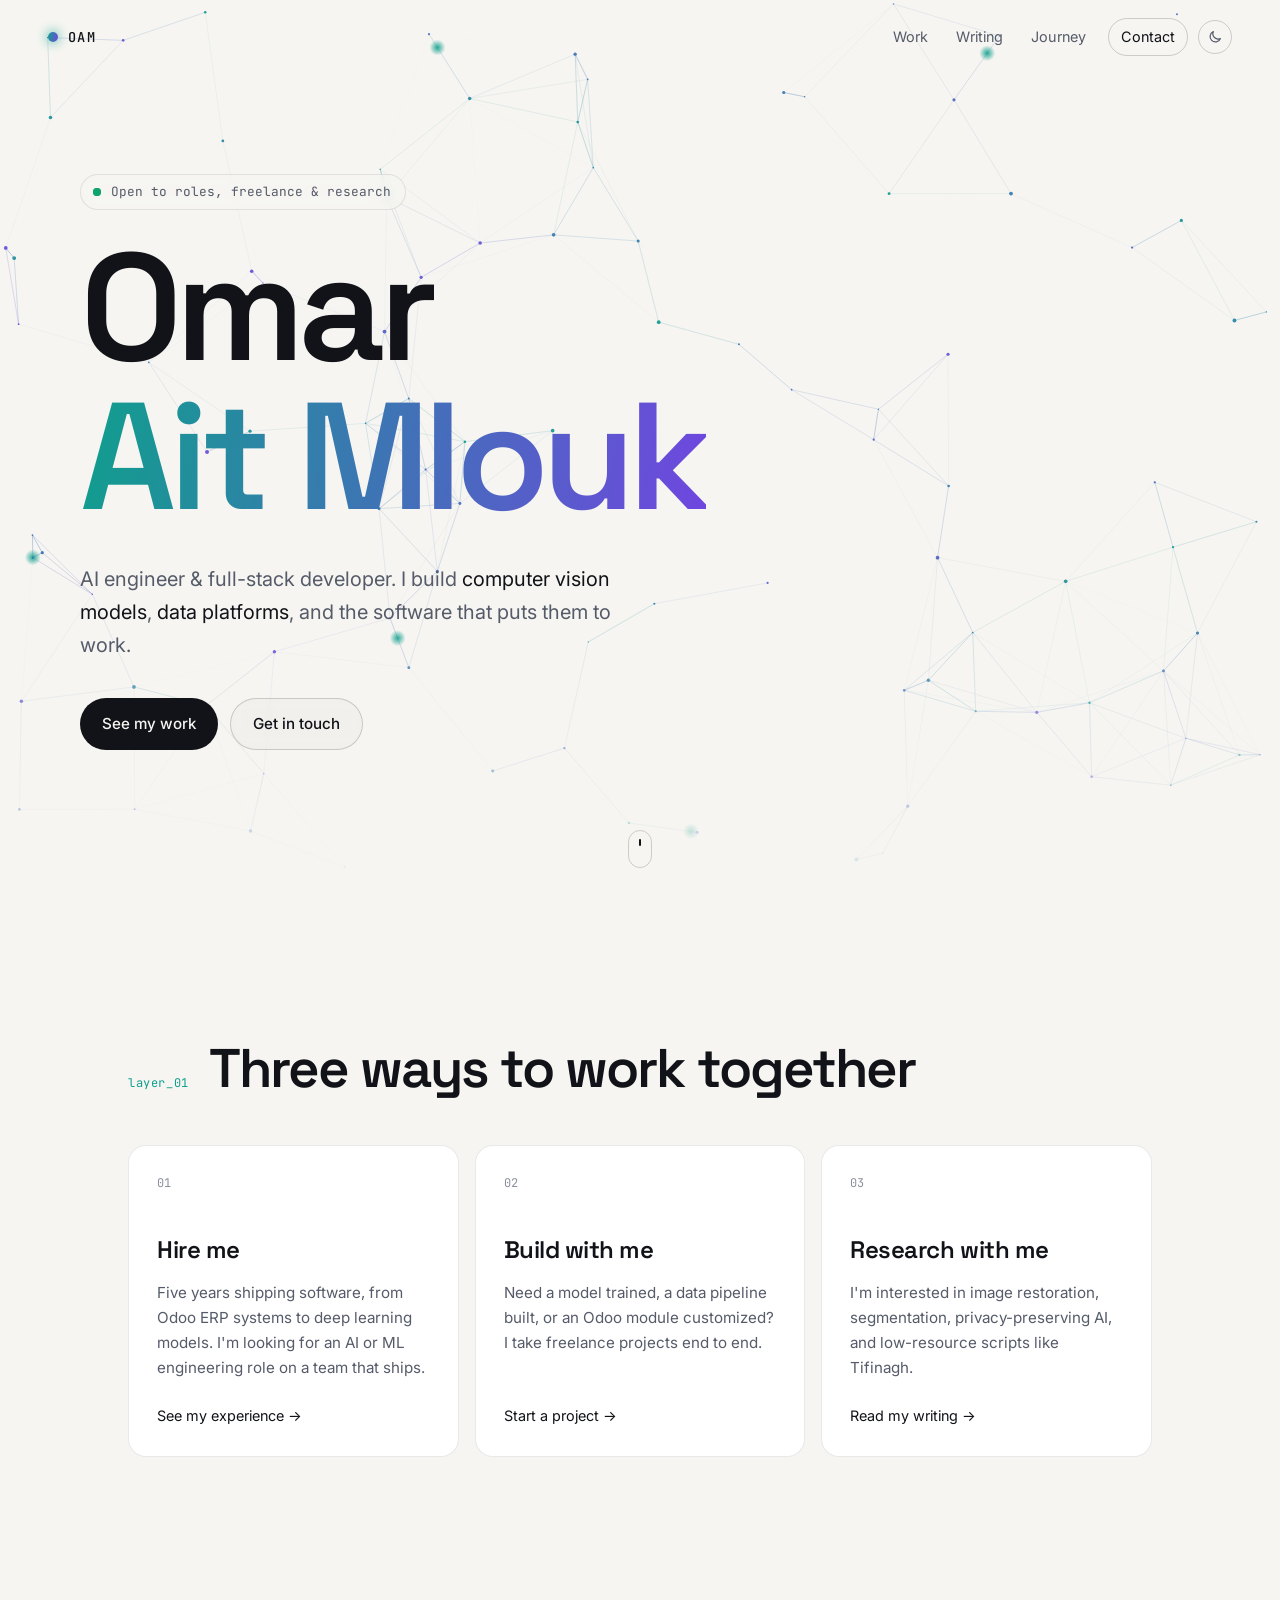
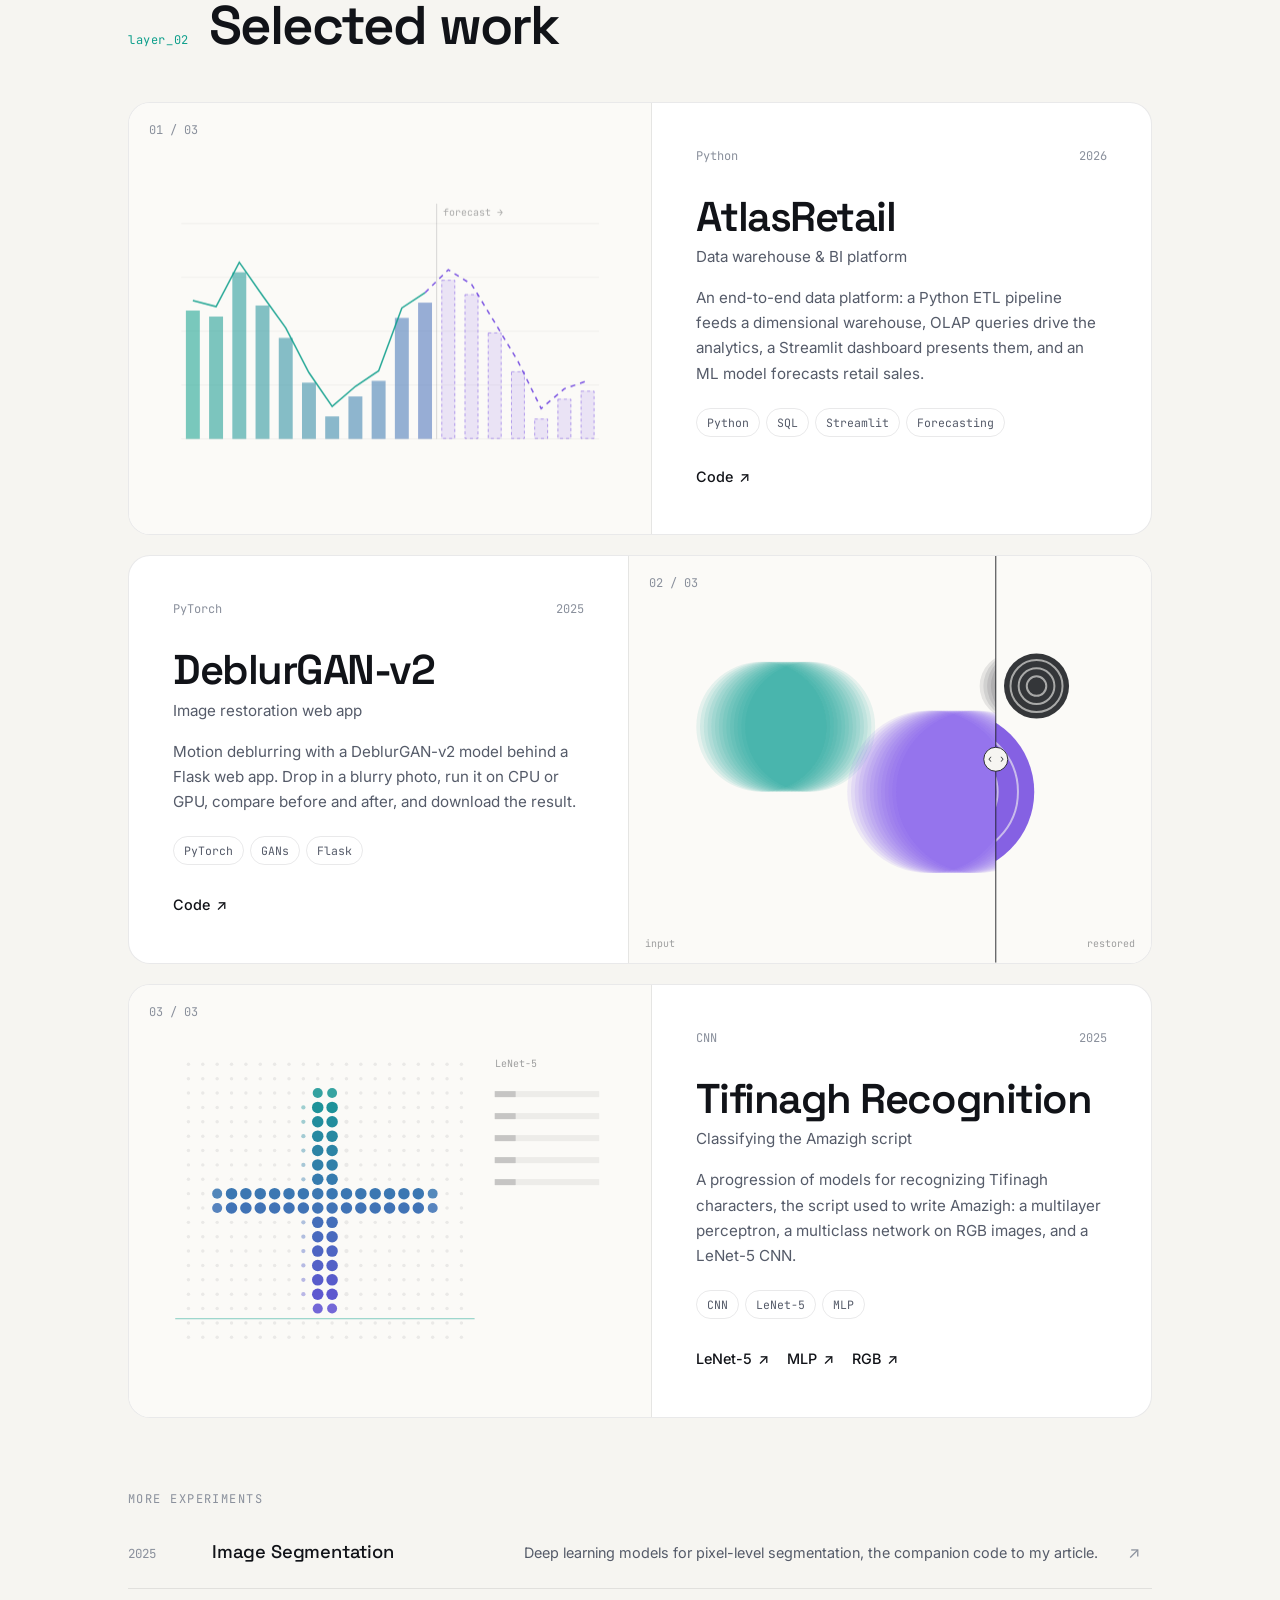
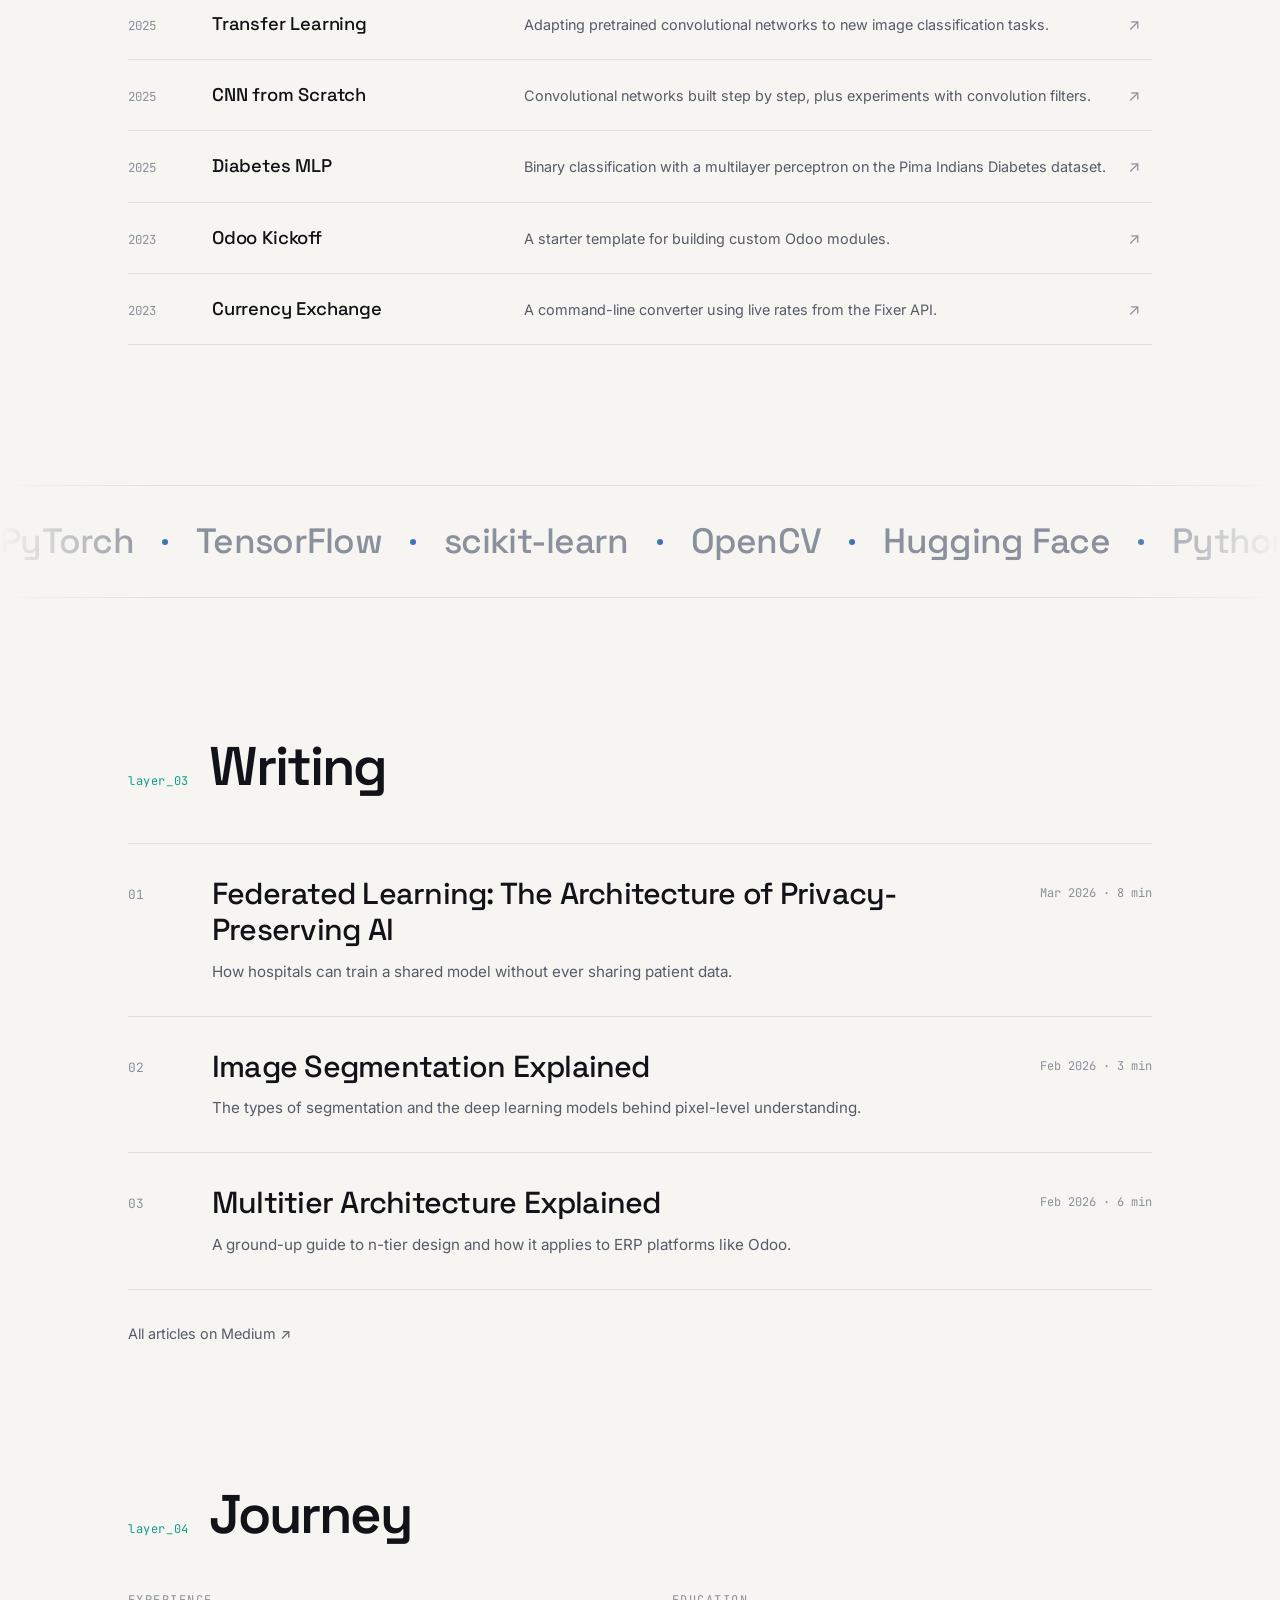
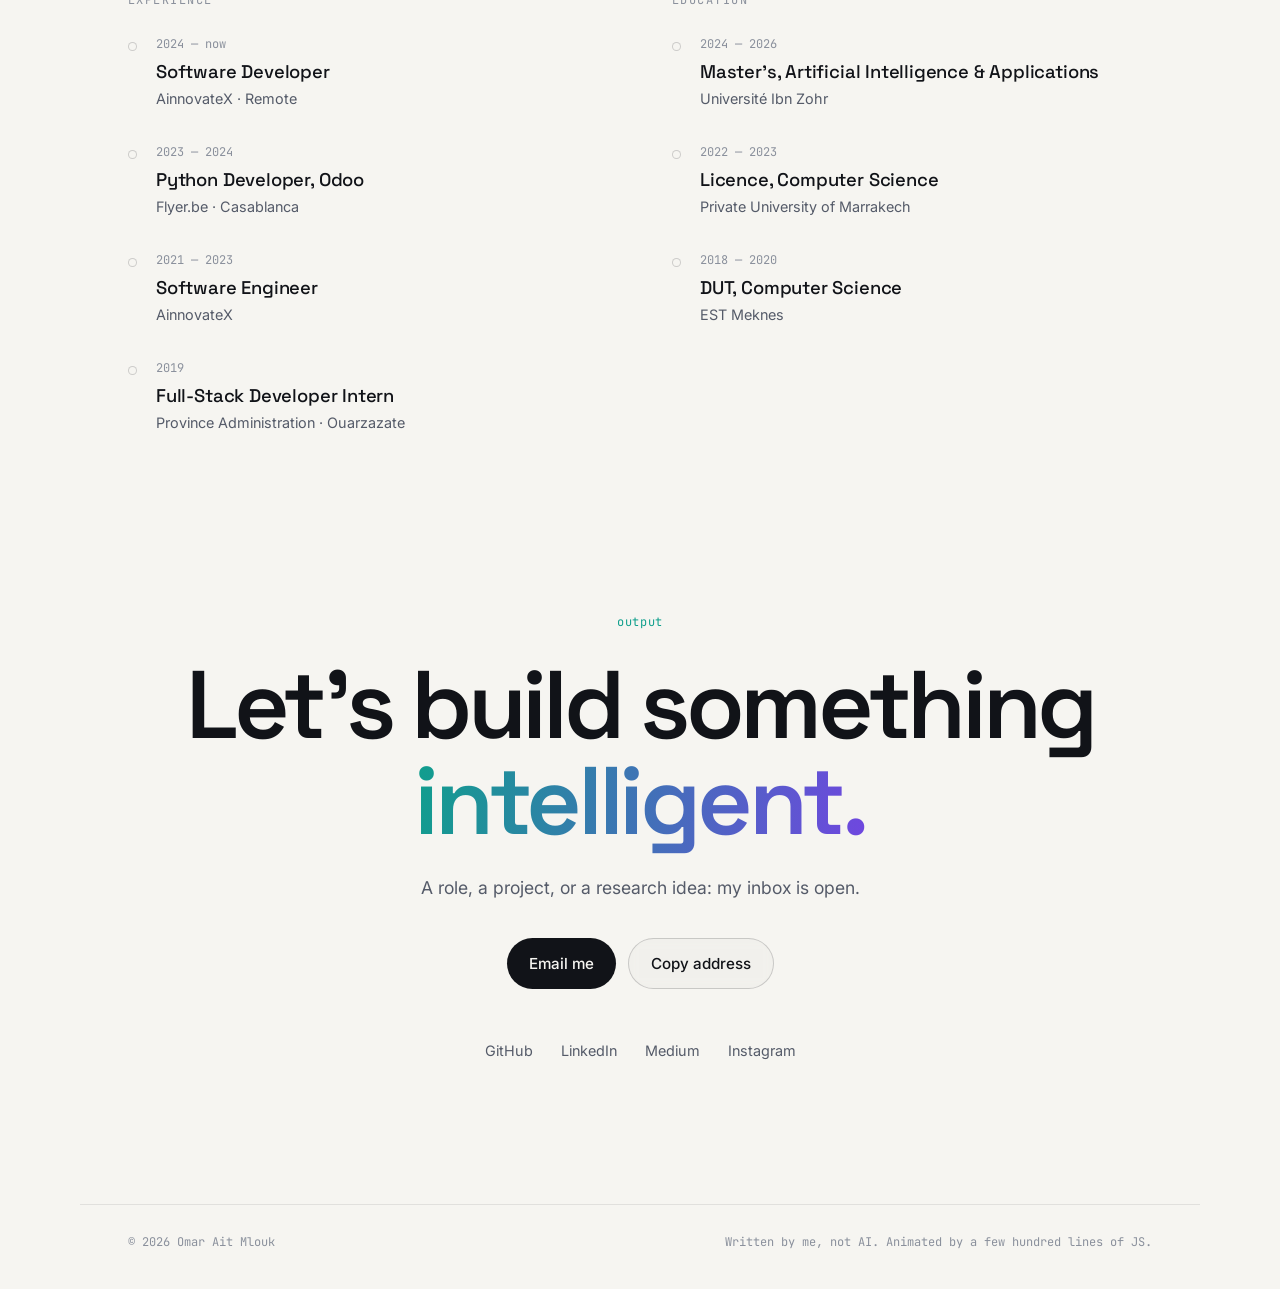
==== index.html @ f53713fa "Add link preview image, new favicon and README; remove unused files Co-Authored-By: Claude Opus 5.5 " ====
<!DOCTYPE html>
<html lang="en">
<head>
    <meta charset="UTF-8">
    <meta name="viewport" content="width=device-width, initial-scale=1.0">
    <title>Omar Ait Mlouk · AI Engineer</title>
    <meta name="description" content="AI engineer and full-stack developer building computer vision models, data platforms, and the software around them.">
    <meta name="theme-color" content="#07080B">
    <script>
        // Set the theme before first paint: saved choice, else the system setting
        (function () {
            var t = null;
            try { t = localStorage.getItem('theme'); } catch (e) {}
            if (!t) t = matchMedia('(prefers-color-scheme: light)').matches ? 'light' : 'dark';
            document.documentElement.dataset.theme = t;
        })();
    </script>

    <meta property="og:type" content="website">
    <meta property="og:title" content="Omar Ait Mlouk · AI Engineer">
    <meta property="og:description" content="Computer vision, data platforms, and the software around them.">
    <meta property="og:url" content="https://omarait-mlouk.github.io/">
    <meta property="og:image" content="https://omarait-mlouk.github.io/og.png">
    <meta property="og:image:width" content="1200">
    <meta property="og:image:height" content="630">
    <meta property="og:image:alt" content="Omar Ait Mlouk, AI engineer and full-stack developer">
    <meta name="twitter:card" content="summary_large_image">
    <meta name="twitter:image" content="https://omarait-mlouk.github.io/og.png">
    <link rel="canonical" href="https://omarait-mlouk.github.io/">

    <link rel="icon" type="image/svg+xml" href="favicon.svg">
    <link rel="preconnect" href="https://fonts.googleapis.com">
    <link rel="preconnect" href="https://fonts.gstatic.com" crossorigin>
    <link href="https://fonts.googleapis.com/css2?family=Space+Grotesk:wght@400;500;600;700&family=Inter:wght@400;500&family=JetBrains+Mono:wght@400;500&display=swap" rel="stylesheet">
    <link rel="stylesheet" href="style.css">
</head>
<body>
    <a class="skip" href="#work">Skip to content</a>

    <header class="nav" id="nav">
        <a href="#top" class="nav-logo" aria-label="Omar Ait Mlouk, back to top">
            <span class="nav-mark" aria-hidden="true"></span>OAM
        </a>
        <nav class="nav-links" aria-label="Sections">
            <a href="#work">Work</a>
            <a href="#writing">Writing</a>
            <a href="#journey">Journey</a>
            <a href="#contact" class="nav-cta">Contact</a>
            <button class="theme-btn" id="themeBtn" type="button" aria-label="Toggle light and dark theme">
                <svg class="icon-sun" viewBox="0 0 24 24" aria-hidden="true"><circle cx="12" cy="12" r="4"/><path d="M12 2v2M12 20v2M4.9 4.9l1.4 1.4M17.7 17.7l1.4 1.4M2 12h2M20 12h2M4.9 19.1l1.4-1.4M17.7 6.3l1.4-1.4"/></svg>
                <svg class="icon-moon" viewBox="0 0 24 24" aria-hidden="true"><path d="M20 14.5A8 8 0 0 1 9.5 4 8 8 0 1 0 20 14.5z"/></svg>
            </button>
        </nav>
    </header>

    <main>
        <!-- Hero: live neural field -->
        <section class="hero" id="top">
            <canvas class="hero-canvas" id="field" aria-hidden="true"></canvas>
            <div class="hero-inner">
                <p class="hero-kicker reveal"><span class="pulse-dot"></span>Open to roles, freelance &amp; research</p>
                <h1 class="hero-title">
                    <span class="line"><span class="word">Omar</span></span>
                    <span class="line"><span class="word">Ait&nbsp;Mlouk</span></span>
                </h1>
                <p class="hero-sub reveal">AI engineer &amp; full-stack developer. I build <em>computer vision models</em>, <em>data platforms</em>, and the software that puts them to work.</p>
                <div class="hero-actions reveal">
                    <a href="#work" class="btn btn-solid">See my work</a>
                    <a href="#contact" class="btn btn-ghost">Get in touch</a>
                </div>
            </div>
            <a href="#intro" class="scroll-hint" aria-label="Scroll down">
                <span></span>
            </a>
        </section>

        <!-- Intro: three ways to work together -->
        <section class="section" id="intro">
            <div class="section-head reveal">
                <span class="layer">layer_01</span>
                <h2>Three ways to work together</h2>
            </div>
            <div class="paths">
                <article class="path reveal">
                    <span class="path-num">01</span>
                    <h3>Hire me</h3>
                    <p>Five years shipping software, from Odoo ERP systems to deep learning models. I'm looking for an AI or ML engineering role on a team that ships.</p>
                    <a href="#journey" class="path-link">See my experience <span>→</span></a>
                </article>
                <article class="path reveal">
                    <span class="path-num">02</span>
                    <h3>Build with me</h3>
                    <p>Need a model trained, a data pipeline built, or an Odoo module customized? I take freelance projects end to end.</p>
                    <a href="#contact" class="path-link">Start a project <span>→</span></a>
                </article>
                <article class="path reveal">
                    <span class="path-num">03</span>
                    <h3>Research with me</h3>
                    <p>I'm interested in image restoration, segmentation, privacy-preserving AI, and low-resource scripts like Tifinagh.</p>
                    <a href="#writing" class="path-link">Read my writing <span>→</span></a>
                </article>
            </div>
        </section>

        <!-- Selected work -->
        <section class="section" id="work">
            <div class="section-head reveal">
                <span class="layer">layer_02</span>
                <h2>Selected work</h2>
            </div>
            <div class="featured" id="featured"></div>

            <h3 class="sub-head reveal">More experiments</h3>
            <ul class="more" id="more"></ul>
        </section>

        <!-- Stack marquee -->
        <div class="marquee" aria-label="Tech stack">
            <div class="marquee-track" id="stack"></div>
        </div>

        <!-- Writing -->
        <section class="section" id="writing">
            <div class="section-head reveal">
                <span class="layer">layer_03</span>
                <h2>Writing</h2>
            </div>
            <ol class="articles" id="articles"></ol>
            <a href="https://omaraitmlouk.medium.com" class="more-link reveal" target="_blank" rel="noopener">All articles on Medium <span>↗</span></a>
        </section>

        <!-- Journey -->
        <section class="section" id="journey">
            <div class="section-head reveal">
                <span class="layer">layer_04</span>
                <h2>Journey</h2>
            </div>
            <div class="journey">
                <div class="timeline-col">
                    <h3 class="sub-head reveal">Experience</h3>
                    <ol class="timeline" id="experience"></ol>
                </div>
                <div class="timeline-col">
                    <h3 class="sub-head reveal">Education</h3>
                    <ol class="timeline" id="education"></ol>
                </div>
            </div>
        </section>

        <!-- Contact -->
        <section class="section contact" id="contact">
            <span class="layer reveal">output</span>
            <h2 class="contact-title reveal">Let's build something<br><span class="grad">intelligent.</span></h2>
            <p class="contact-sub reveal">A role, a project, or a research idea: my inbox is open.</p>
            <div class="contact-actions reveal">
                <a class="btn btn-solid" id="mailBtn" href="#">Email me</a>
                <button class="btn btn-ghost" id="copyBtn" type="button">Copy address</button>
            </div>
            <ul class="socials reveal" id="socials"></ul>
        </section>
    </main>

    <footer class="footer">
        <span>© 2026 Omar Ait Mlouk</span>
        <span>Written by me, not AI. Animated by a few hundred lines of JS.</span>
    </footer>

    <script src="data.js"></script>
    <script src="main.js"></script>
</body>
</html>
---- style.css ----
/* ==========================================================================
   Neural portfolio
   ========================================================================== */

:root {
    --bg: #07080B;
    --bg-raised: #0D0F14;
    --line: rgba(255, 255, 255, 0.08);
    --line-strong: rgba(255, 255, 255, 0.16);
    --text: #E9EBF1;
    --muted: #8D93A3;
    --faint: #5A6070;
    --cyan: #5EEAD4;
    --violet: #A78BFA;
    --grad: linear-gradient(100deg, var(--cyan), var(--violet));

    /* Raw channels for canvas drawing and translucent surfaces */
    --cyan-rgb: 94, 234, 212;
    --violet-rgb: 167, 139, 250;
    --ink-rgb: 255, 255, 255;
    --bg-rgb: 7, 8, 11;
    --field-strength: 1;
    --visual-bg: #090A0E;
    --live: #34D399;

    --display: 'Space Grotesk', system-ui, sans-serif;
    --body: 'Inter', system-ui, sans-serif;
    --mono: 'JetBrains Mono', ui-monospace, monospace;

    --wrap: 1120px;
    --pad: clamp(16px, 5vw, 48px);
    --ease-out: cubic-bezier(0.16, 1, 0.3, 1);
}

[data-theme="light"] {
    --bg: #F6F5F1;
    --bg-raised: #FFFFFF;
    --line: rgba(17, 19, 24, 0.09);
    --line-strong: rgba(17, 19, 24, 0.18);
    --text: #111318;
    --muted: #555B69;
    --faint: #8A909C;
    --cyan: #0F9F8C;
    --violet: #7046E0;
    --cyan-rgb: 15, 159, 140;
    --violet-rgb: 112, 70, 224;
    --ink-rgb: 17, 19, 24;
    --bg-rgb: 246, 245, 241;
    --field-strength: 1.7;
    --visual-bg: #FBFAF7;
    --live: #10A36C;
}

*, *::before, *::after { box-sizing: border-box; margin: 0; padding: 0; }

html {
    scroll-behavior: smooth;
    scroll-padding-top: 72px;
    -webkit-text-size-adjust: 100%;
}

body {
    background: var(--bg);
    transition: background 0.4s, color 0.4s;
    color: var(--text);
    font-family: var(--body);
    font-size: 1rem;
    line-height: 1.65;
    -webkit-font-smoothing: antialiased;
    overflow-x: hidden;
}

a { color: inherit; text-decoration: none; }
ul, ol { list-style: none; }
button { font: inherit; color: inherit; background: none; border: 0; cursor: pointer; }

::selection { background: var(--cyan); color: var(--bg); }

:focus-visible {
    outline: 2px solid var(--cyan);
    outline-offset: 3px;
    border-radius: 4px;
}

.skip {
    position: absolute;
    left: 16px;
    top: -48px;
    z-index: 100;
    padding: 8px 14px;
    background: var(--text);
    color: var(--bg);
    border-radius: 6px;
}

.skip:focus { top: 16px; }

/* Buttons
   ========================================================================== */

.btn {
    display: inline-flex;
    align-items: center;
    gap: 8px;
    padding: 12px 22px;
    border-radius: 999px;
    font-size: 0.95rem;
    font-weight: 500;
    transition: transform 0.3s var(--ease-out), background 0.2s, border-color 0.2s, box-shadow 0.3s;
}

.btn:hover { transform: translateY(-2px); }

.btn-solid {
    background: var(--text);
    color: var(--bg);
}

.btn-solid:hover { box-shadow: 0 8px 32px -8px rgba(var(--cyan-rgb), 0.5); }

.btn-ghost {
    border: 1px solid var(--line-strong);
    background: rgba(var(--ink-rgb), 0.02);
    backdrop-filter: blur(6px);
}

.btn-ghost:hover { border-color: var(--cyan); }

/* Nav
   ========================================================================== */

.nav {
    position: fixed;
    inset: 0 0 auto 0;
    z-index: 50;
    display: flex;
    align-items: center;
    justify-content: space-between;
    padding: 18px var(--pad);
    transition: background 0.3s, border-color 0.3s, padding 0.3s;
    border-bottom: 1px solid transparent;
}

.nav.scrolled {
    background: rgba(var(--bg-rgb), 0.72);
    backdrop-filter: blur(14px) saturate(1.4);
    -webkit-backdrop-filter: blur(14px) saturate(1.4);
    border-color: var(--line);
    padding-block: 12px;
}

.nav-logo {
    display: flex;
    align-items: center;
    gap: 10px;
    font-family: var(--mono);
    font-size: 0.85rem;
    font-weight: 500;
    letter-spacing: 0.1em;
}

.nav-mark {
    width: 10px;
    height: 10px;
    border-radius: 50%;
    background: var(--grad);
    box-shadow: 0 0 12px var(--cyan);
}

.nav-links {
    display: flex;
    align-items: center;
    gap: 4px;
}

.nav-links a {
    font-size: 0.9rem;
    color: var(--muted);
    padding: 6px 12px;
    border-radius: 999px;
    transition: color 0.2s, background 0.2s;
}

.nav-links a:hover,
.nav-links a.active { color: var(--text); }

.nav-links .nav-cta {
    color: var(--text);
    border: 1px solid var(--line-strong);
    margin-left: 6px;
}

.nav-links .nav-cta:hover { border-color: var(--cyan); }

.theme-btn {
    display: grid;
    place-items: center;
    width: 34px;
    height: 34px;
    margin-left: 6px;
    border: 1px solid var(--line-strong);
    border-radius: 50%;
    color: var(--muted);
    transition: color 0.2s, border-color 0.2s, transform 0.5s var(--ease-out);
}

.theme-btn:hover {
    color: var(--text);
    border-color: var(--cyan);
    transform: rotate(-20deg);
}

.theme-btn svg {
    width: 16px;
    height: 16px;
    fill: none;
    stroke: currentColor;
    stroke-width: 1.8;
    stroke-linecap: round;
    stroke-linejoin: round;
}

.icon-moon { display: none; }
[data-theme="light"] .icon-sun { display: none; }
[data-theme="light"] .icon-moon { display: block; }

/* Hero
   ========================================================================== */

.hero {
    position: relative;
    min-height: 100vh;
    min-height: 100svh;
    display: flex;
    align-items: center;
    padding: 120px var(--pad) 96px;
    overflow: hidden;
}

.hero-canvas {
    position: absolute;
    inset: 0;
    width: 100%;
    height: 100%;
}

/* Fade the field into the page so the hero has no hard bottom edge */
.hero::after {
    content: '';
    position: absolute;
    inset: auto 0 0 0;
    height: 30%;
    background: linear-gradient(transparent, var(--bg));
    pointer-events: none;
}

.hero-inner {
    position: relative;
    z-index: 1;
    width: 100%;
    max-width: var(--wrap);
    margin: 0 auto;
    pointer-events: none;
}

.hero-inner a { pointer-events: auto; }

.hero-kicker {
    display: inline-flex;
    align-items: center;
    gap: 10px;
    font-family: var(--mono);
    font-size: 0.8rem;
    color: var(--muted);
    padding: 6px 14px 6px 12px;
    border: 1px solid var(--line);
    border-radius: 999px;
    background: rgba(var(--bg-rgb), 0.5);
    backdrop-filter: blur(6px);
}

.pulse-dot {
    position: relative;
    width: 8px;
    height: 8px;
    border-radius: 50%;
    background: var(--live);
}

.pulse-dot::after {
    content: '';
    position: absolute;
    inset: 0;
    border-radius: 50%;
    background: var(--live);
    animation: ping 2s var(--ease-out) infinite;
}

@keyframes ping {
    0% { transform: scale(1); opacity: 0.8; }
    100% { transform: scale(3); opacity: 0; }
}

.hero-title {
    font-family: var(--display);
    font-weight: 600;
    font-size: clamp(3.4rem, 12vw, 9.5rem);
    line-height: 0.92;
    letter-spacing: -0.045em;
    margin: 28px 0 28px;
}

.hero-title .line {
    display: block;
    overflow: hidden;
    padding-bottom: 0.06em;
}

.hero-title .word {
    display: inline-block;
    transform: translateY(105%);
    animation: rise 1.1s var(--ease-out) forwards;
}

.hero-title .line:nth-child(2) .word {
    animation-delay: 0.12s;
    background: var(--grad);
    -webkit-background-clip: text;
    background-clip: text;
    color: transparent;
}

@keyframes rise {
    to { transform: translateY(0); }
}

.hero-sub {
    max-width: 34rem;
    font-size: clamp(1.05rem, 1.6vw, 1.25rem);
    color: var(--muted);
}

.hero-sub em {
    font-style: normal;
    color: var(--text);
}

.hero-actions {
    display: flex;
    flex-wrap: wrap;
    gap: 12px;
    margin-top: 36px;
}

.scroll-hint {
    position: absolute;
    left: 50%;
    bottom: 32px;
    z-index: 2;
    width: 24px;
    height: 38px;
    margin-left: -12px;
    border: 1px solid var(--line-strong);
    border-radius: 12px;
}

.scroll-hint span {
    position: absolute;
    left: 50%;
    top: 8px;
    width: 2px;
    height: 7px;
    margin-left: -1px;
    border-radius: 2px;
    background: var(--text);
    animation: scrollDot 1.8s var(--ease-out) infinite;
}

@keyframes scrollDot {
    0% { transform: translateY(0); opacity: 1; }
    70% { transform: translateY(12px); opacity: 0; }
    100% { transform: translateY(0); opacity: 0; }
}

/* Sections
   ========================================================================== */

.section {
    max-width: var(--wrap);
    margin: 0 auto;
    padding: clamp(80px, 12vw, 140px) var(--pad) 0;
}

.section-head {
    display: flex;
    align-items: baseline;
    gap: 20px;
    margin-bottom: 48px;
}

.layer {
    font-family: var(--mono);
    font-size: 0.75rem;
    color: var(--cyan);
    letter-spacing: 0.05em;
}

.section-head h2 {
    font-family: var(--display);
    font-size: clamp(2rem, 5vw, 3.4rem);
    font-weight: 600;
    letter-spacing: -0.035em;
    line-height: 1.05;
}

.sub-head {
    font-family: var(--mono);
    font-size: 0.75rem;
    font-weight: 400;
    text-transform: uppercase;
    letter-spacing: 0.12em;
    color: var(--faint);
    margin: 72px 0 8px;
}

/* Reveal on scroll */
.reveal {
    opacity: 0;
    transform: translateY(28px);
    transition: opacity 0.9s var(--ease-out), transform 0.9s var(--ease-out);
    transition-delay: var(--d, 0s);
}

.reveal.in {
    opacity: 1;
    transform: none;
}

/* Paths
   ========================================================================== */

.paths {
    display: grid;
    grid-template-columns: repeat(3, 1fr);
    gap: 16px;
}

.path {
    position: relative;
    display: flex;
    flex-direction: column;
    padding: 28px;
    border: 1px solid var(--line);
    border-radius: 18px;
    background: var(--bg-raised);
    overflow: hidden;
}

.path::before {
    content: '';
    position: absolute;
    inset: 0 0 auto 0;
    height: 1px;
    background: var(--grad);
    transform: scaleX(0);
    transform-origin: left;
    transition: transform 0.6s var(--ease-out);
}

.path:hover::before { transform: scaleX(1); }

.path-num {
    font-family: var(--mono);
    font-size: 0.75rem;
    color: var(--faint);
}

.path h3 {
    font-family: var(--display);
    font-size: 1.5rem;
    font-weight: 600;
    letter-spacing: -0.02em;
    margin: 36px 0 10px;
}

.path p {
    color: var(--muted);
    font-size: 0.95rem;
    flex: 1;
}

.path-link {
    margin-top: 24px;
    font-size: 0.9rem;
    color: var(--text);
}

.path-link span {
    display: inline-block;
    transition: transform 0.3s var(--ease-out);
}

.path:hover .path-link span { transform: translateX(4px); }

/* Featured work
   ========================================================================== */

.featured {
    display: flex;
    flex-direction: column;
    gap: 20px;
}

.card {
    --mx: 50%;
    --my: 50%;
    position: relative;
    display: grid;
    grid-template-columns: 1.05fr 1fr;
    border: 1px solid var(--line);
    border-radius: 22px;
    background: var(--bg-raised);
    overflow: hidden;
    isolation: isolate;
}

/* Cursor spotlight */
.card::before {
    content: '';
    position: absolute;
    inset: 0;
    z-index: -1;
    background: radial-gradient(520px circle at var(--mx) var(--my), rgba(var(--cyan-rgb), 0.08), transparent 45%);
    opacity: 0;
    transition: opacity 0.4s;
}

.card:hover::before { opacity: 1; }

.card:nth-child(even) { grid-template-columns: 1fr 1.05fr; }
.card:nth-child(even) .card-visual { order: 2; }

.card-visual {
    position: relative;
    min-height: 340px;
    border-right: 1px solid var(--line);
    background: var(--visual-bg);
}

.card:nth-child(even) .card-visual {
    border-right: 0;
    border-left: 1px solid var(--line);
}

.card-visual canvas {
    position: absolute;
    inset: 0;
    width: 100%;
    height: 100%;
}

.card-index {
    position: absolute;
    top: 18px;
    left: 20px;
    font-family: var(--mono);
    font-size: 0.75rem;
    color: var(--faint);
}

.card-body {
    display: flex;
    flex-direction: column;
    padding: clamp(28px, 4vw, 44px);
}

.card-meta {
    display: flex;
    justify-content: space-between;
    font-family: var(--mono);
    font-size: 0.75rem;
    color: var(--faint);
}

.card-body h3 {
    font-family: var(--display);
    font-size: clamp(1.8rem, 3.4vw, 2.6rem);
    font-weight: 600;
    letter-spacing: -0.035em;
    line-height: 1.05;
    margin-top: 28px;
}

.card-subtitle {
    color: var(--cyan);
    font-size: 0.95rem;
    margin: 6px 0 16px;
}

.card-body p {
    color: var(--muted);
    font-size: 0.95rem;
}

.tags {
    display: flex;
    flex-wrap: wrap;
    gap: 6px;
    margin: 22px 0 28px;
}

.tags li {
    font-family: var(--mono);
    font-size: 0.72rem;
    color: var(--muted);
    padding: 4px 10px;
    border: 1px solid var(--line);
    border-radius: 999px;
}

.card-links {
    display: flex;
    flex-wrap: wrap;
    gap: 18px;
    margin-top: auto;
}

.arrow-link {
    display: inline-flex;
    align-items: center;
    gap: 6px;
    font-size: 0.9rem;
    font-weight: 500;
    padding-bottom: 2px;
    background: linear-gradient(var(--cyan), var(--cyan)) left bottom / 0 1px no-repeat;
    transition: background-size 0.4s var(--ease-out), color 0.2s;
}

.arrow-link:hover {
    color: var(--cyan);
    background-size: 100% 1px;
}

/* More experiments list
   ========================================================================== */

.more li {
    border-bottom: 1px solid var(--line);
}

.more a {
    display: grid;
    grid-template-columns: 64px minmax(180px, 1fr) 2fr 24px;
    align-items: baseline;
    gap: 20px;
    padding: 20px 0;
    transition: padding 0.4s var(--ease-out), background 0.3s;
}

.more a:hover {
    padding-inline: 14px;
    background: rgba(var(--ink-rgb), 0.02);
}

.more-year {
    font-family: var(--mono);
    font-size: 0.78rem;
    color: var(--faint);
}

.more-title {
    font-family: var(--display);
    font-size: 1.15rem;
    font-weight: 500;
    letter-spacing: -0.01em;
}

.more-desc {
    font-size: 0.9rem;
    color: var(--muted);
}

.more-arrow {
    color: var(--faint);
    transition: color 0.2s, transform 0.3s var(--ease-out);
}

.more a:hover .more-arrow {
    color: var(--cyan);
    transform: translate(2px, -2px);
}

/* Stack marquee
   ========================================================================== */

.marquee {
    margin-top: clamp(80px, 12vw, 140px);
    padding: 26px 0;
    border-block: 1px solid var(--line);
    overflow: hidden;
    mask-image: linear-gradient(90deg, transparent, #000 12%, #000 88%, transparent);
    -webkit-mask-image: linear-gradient(90deg, transparent, #000 12%, #000 88%, transparent);
}

.marquee-track {
    display: flex;
    width: max-content;
    animation: marquee 40s linear infinite;
}

.marquee:hover .marquee-track { animation-play-state: paused; }

.marquee-track span {
    display: inline-flex;
    align-items: center;
    gap: 28px;
    padding-right: 28px;
    font-family: var(--display);
    font-size: clamp(1.4rem, 3vw, 2.2rem);
    font-weight: 500;
    letter-spacing: -0.02em;
    color: var(--faint);
    white-space: nowrap;
    transition: color 0.2s;
}

.marquee-track span:hover { color: var(--text); }

.marquee-track span::after {
    content: '';
    width: 6px;
    height: 6px;
    border-radius: 50%;
    background: var(--grad);
}

@keyframes marquee {
    to { transform: translateX(-50%); }
}

/* Writing
   ========================================================================== */

.articles {
    border-top: 1px solid var(--line);
    counter-reset: art;
}

.articles li { border-bottom: 1px solid var(--line); }

.article {
    position: relative;
    display: grid;
    grid-template-columns: 60px 1fr auto;
    gap: 24px;
    align-items: start;
    padding: 32px 0;
}

.article-num {
    font-family: var(--mono);
    font-size: 0.8rem;
    color: var(--faint);
    padding-top: 8px;
}

.article h3 {
    font-family: var(--display);
    font-size: clamp(1.3rem, 2.6vw, 1.9rem);
    font-weight: 500;
    letter-spacing: -0.025em;
    line-height: 1.2;
    background: var(--grad) left 92% / 0 2px no-repeat;
    display: inline;
    transition: background-size 0.6s var(--ease-out);
}

.article:hover h3 { background-size: 100% 2px; }

.article p {
    color: var(--muted);
    font-size: 0.95rem;
    margin-top: 10px;
}

.article-meta {
    font-family: var(--mono);
    font-size: 0.75rem;
    color: var(--faint);
    text-align: right;
    white-space: nowrap;
    padding-top: 8px;
}

.more-link {
    display: inline-block;
    margin-top: 32px;
    font-size: 0.9rem;
    color: var(--muted);
    transition: color 0.2s;
}

.more-link:hover { color: var(--cyan); }

/* Journey
   ========================================================================== */

.journey {
    display: grid;
    grid-template-columns: 1fr 1fr;
    gap: 64px;
}

.journey .sub-head { margin-top: 0; margin-bottom: 24px; }

.timeline {
    position: relative;
    padding-left: 28px;
}

/* The line draws itself as the column scrolls into view */
.timeline::before {
    content: '';
    position: absolute;
    left: 4px;
    top: 8px;
    bottom: 8px;
    width: 1px;
    background: linear-gradient(var(--cyan), var(--violet), transparent);
    transform: scaleY(var(--progress, 0));
    transform-origin: top;
}

.timeline li {
    position: relative;
    padding-bottom: 32px;
}

.timeline li::before {
    content: '';
    position: absolute;
    left: -28px;
    top: 7px;
    width: 9px;
    height: 9px;
    border-radius: 50%;
    background: var(--bg);
    border: 1px solid var(--line-strong);
    transition: border-color 0.4s, box-shadow 0.4s, background 0.4s;
}

.timeline li.in::before {
    border-color: var(--cyan);
    background: var(--cyan);
    box-shadow: 0 0 12px var(--cyan);
}

.tl-when {
    font-family: var(--mono);
    font-size: 0.75rem;
    color: var(--faint);
}

.tl-role {
    font-family: var(--display);
    font-size: 1.15rem;
    font-weight: 500;
    letter-spacing: -0.01em;
    margin-top: 2px;
}

.tl-where {
    font-size: 0.9rem;
    color: var(--muted);
}

/* Contact
   ========================================================================== */

.contact {
    text-align: center;
    padding-bottom: clamp(80px, 12vw, 140px);
}

.contact-title {
    font-family: var(--display);
    font-size: clamp(2.6rem, 8vw, 6rem);
    font-weight: 600;
    letter-spacing: -0.045em;
    line-height: 1;
    margin: 24px 0;
}

.grad {
    background: var(--grad);
    -webkit-background-clip: text;
    background-clip: text;
    color: transparent;
}

.contact-sub {
    color: var(--muted);
    font-size: 1.1rem;
}

.contact-actions {
    display: flex;
    justify-content: center;
    flex-wrap: wrap;
    gap: 12px;
    margin-top: 36px;
}

.socials {
    display: flex;
    justify-content: center;
    flex-wrap: wrap;
    gap: 8px 28px;
    margin-top: 48px;
}

.socials a {
    font-size: 0.9rem;
    color: var(--muted);
    transition: color 0.2s;
}

.socials a:hover { color: var(--cyan); }

/* Footer
   ========================================================================== */

.footer {
    display: flex;
    justify-content: space-between;
    flex-wrap: wrap;
    gap: 8px 24px;
    max-width: var(--wrap);
    margin: 0 auto;
    padding: 28px var(--pad) 36px;
    border-top: 1px solid var(--line);
    font-family: var(--mono);
    font-size: 0.75rem;
    color: var(--faint);
}

/* Responsive
   ========================================================================== */

@media (max-width: 900px) {
    .paths { grid-template-columns: 1fr; }

    .card,
    .card:nth-child(even) { grid-template-columns: 1fr; }

    .card:nth-child(even) .card-visual { order: 0; }

    .card-visual,
    .card:nth-child(even) .card-visual {
        min-height: 220px;
        border: 0;
        border-bottom: 1px solid var(--line);
    }

    .more a { grid-template-columns: 56px 1fr 20px; }
    .more-desc { grid-column: 2; grid-row: 2; }
    .more-arrow { grid-column: 3; grid-row: 1; }

    .journey { grid-template-columns: 1fr; gap: 48px; }
}

@media (max-width: 600px) {
    .nav-links a:not(.nav-cta) { display: none; }

    .section-head { flex-direction: column; gap: 8px; }

    .article { grid-template-columns: 1fr; gap: 6px; }
    .article-num { display: none; }
    .article-meta { text-align: left; order: -1; padding-top: 0; }

    .footer { flex-direction: column; }
}

@media (prefers-reduced-motion: reduce) {
    html { scroll-behavior: auto; }

    *, *::before, *::after {
        animation-duration: 0.01ms !important;
        animation-iteration-count: 1 !important;
        transition-duration: 0.01ms !important;
    }

    .reveal { opacity: 1; transform: none; }
    .hero-title .word { transform: none; }
    .timeline::before { transform: none; }
    .marquee-track { animation: none; flex-wrap: wrap; width: auto; }
}
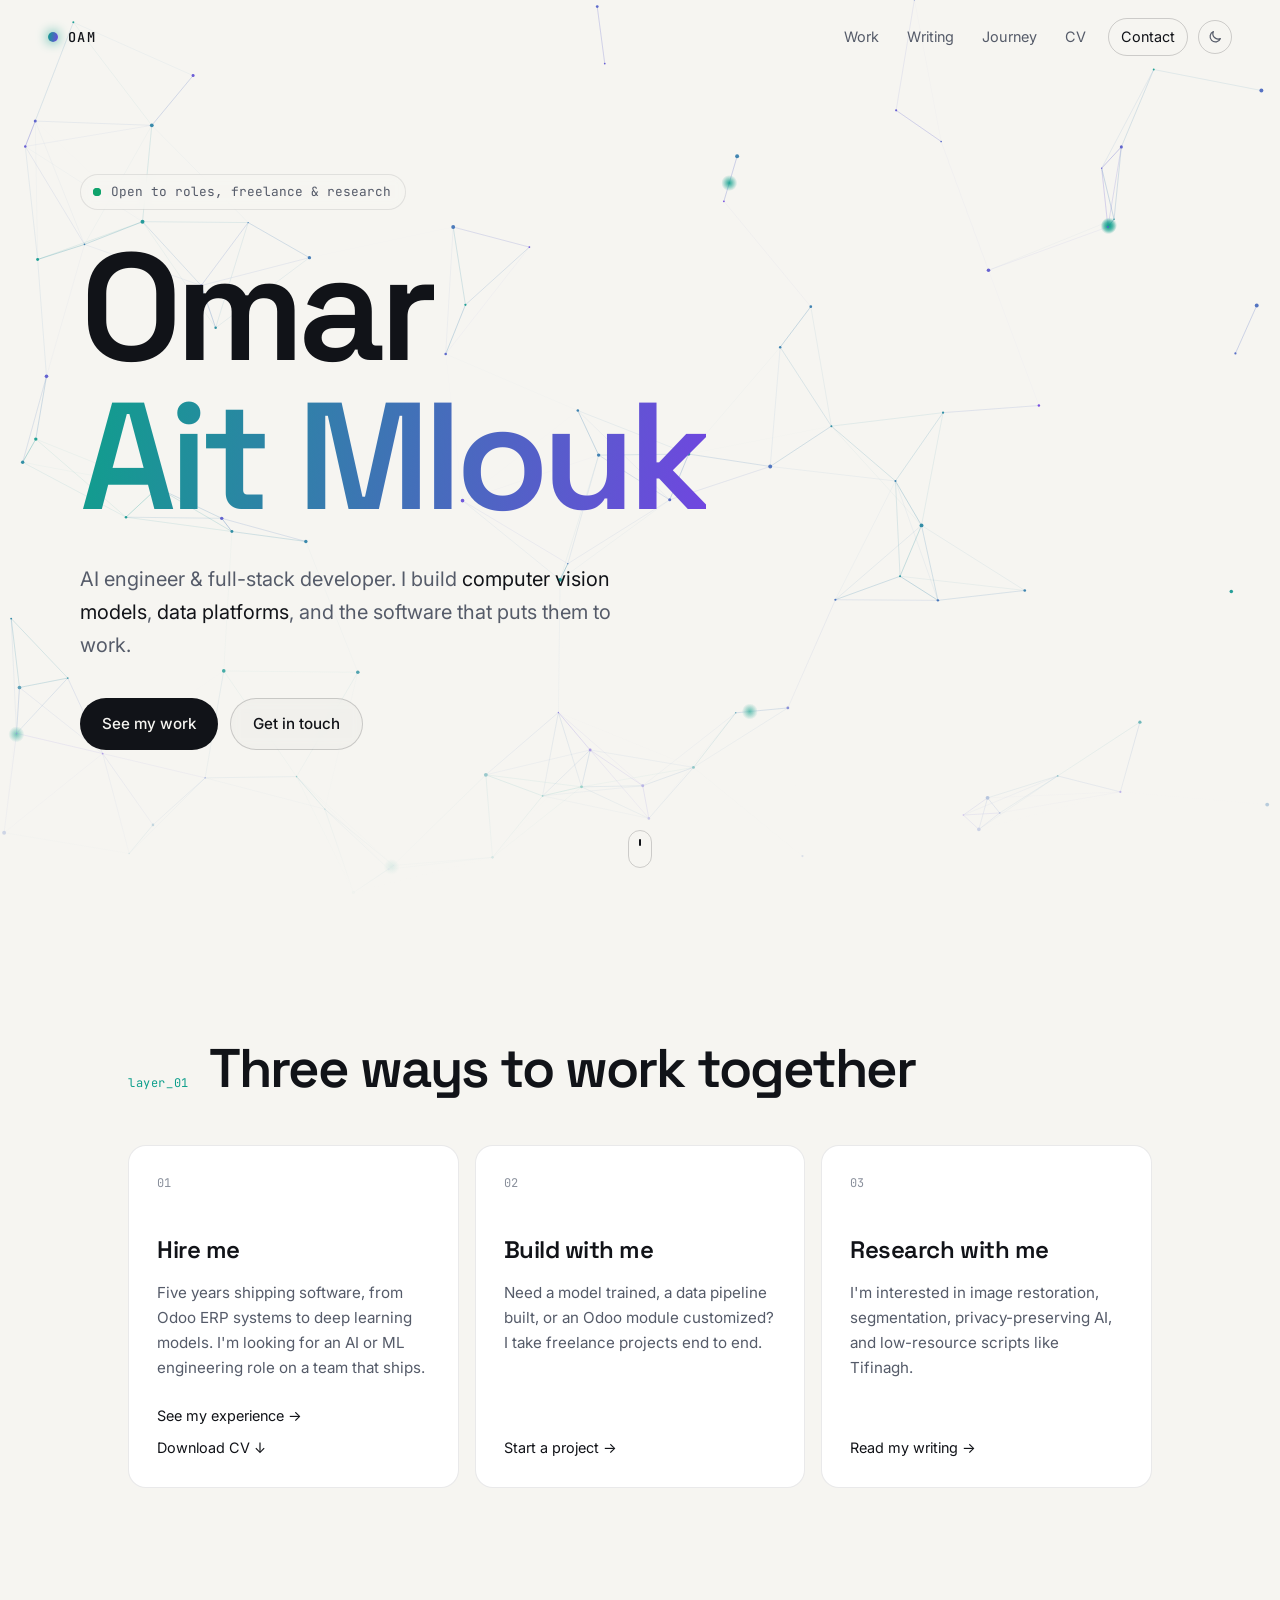
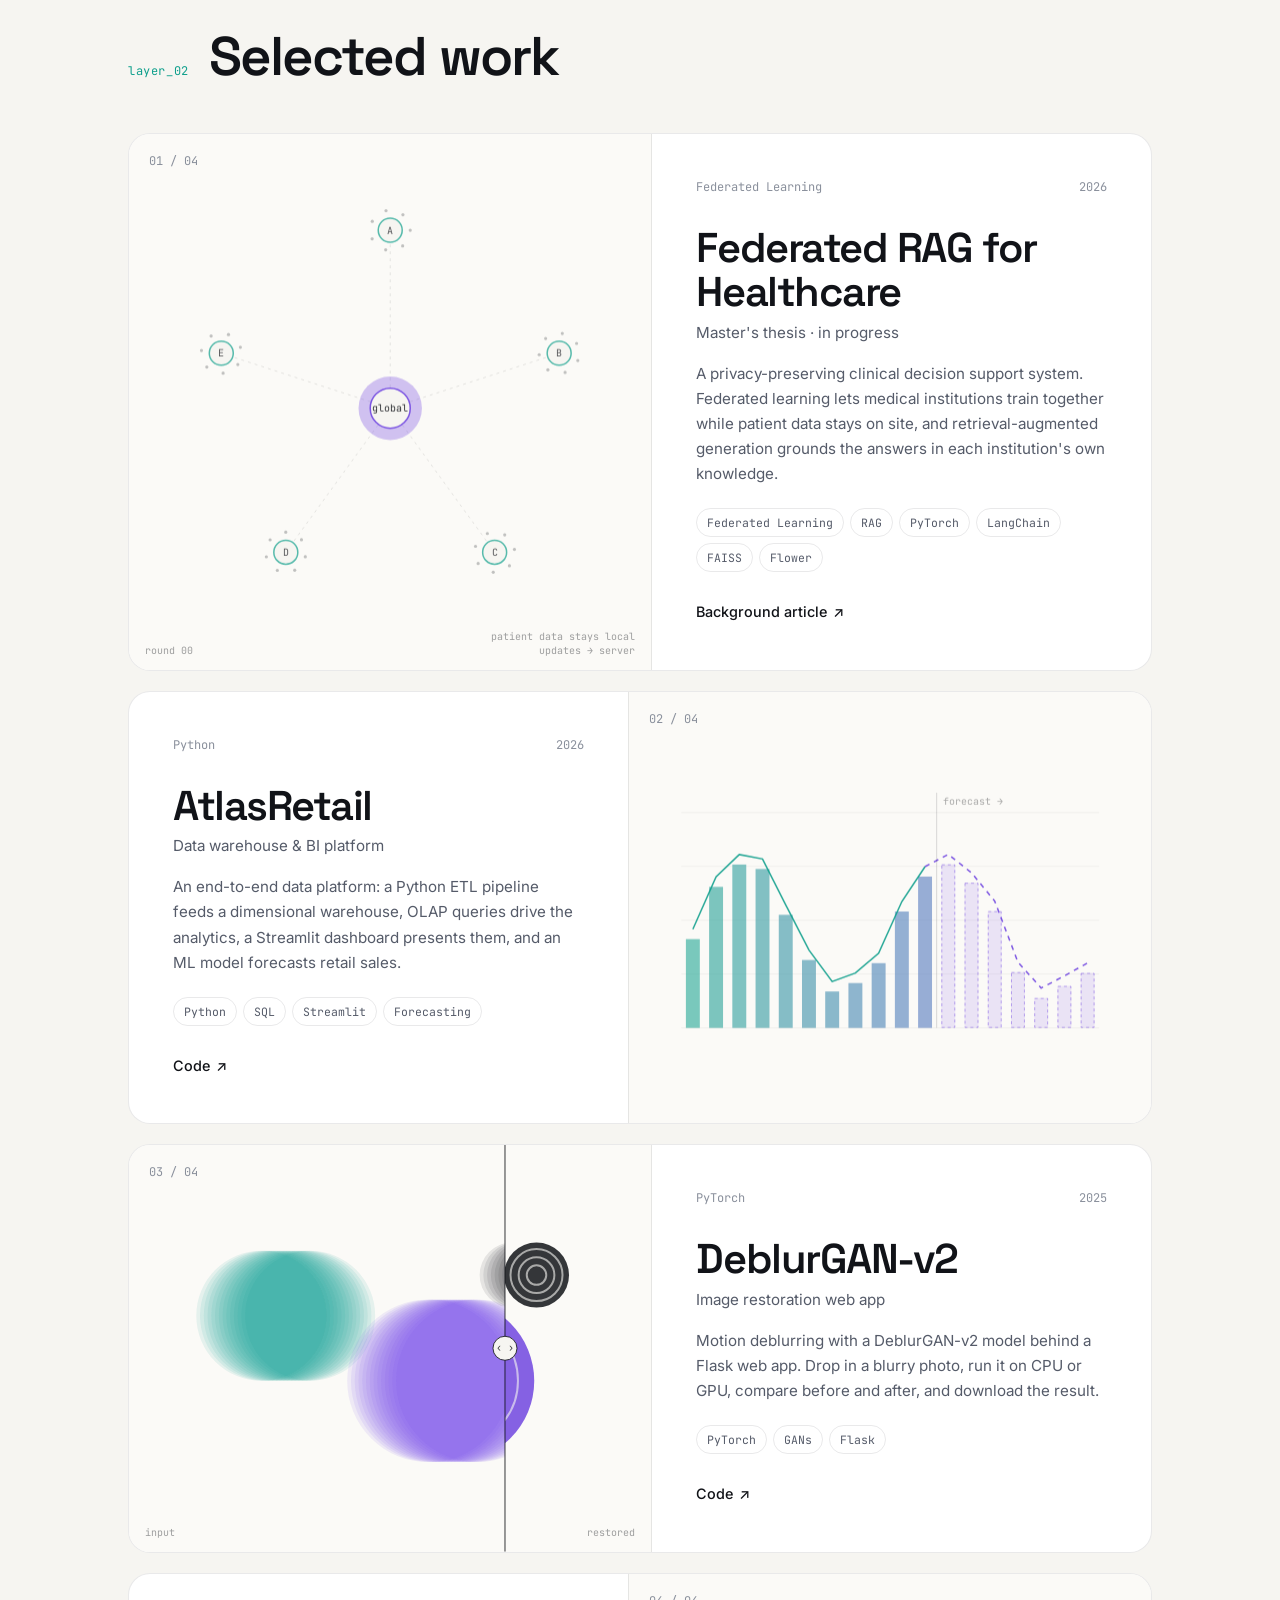
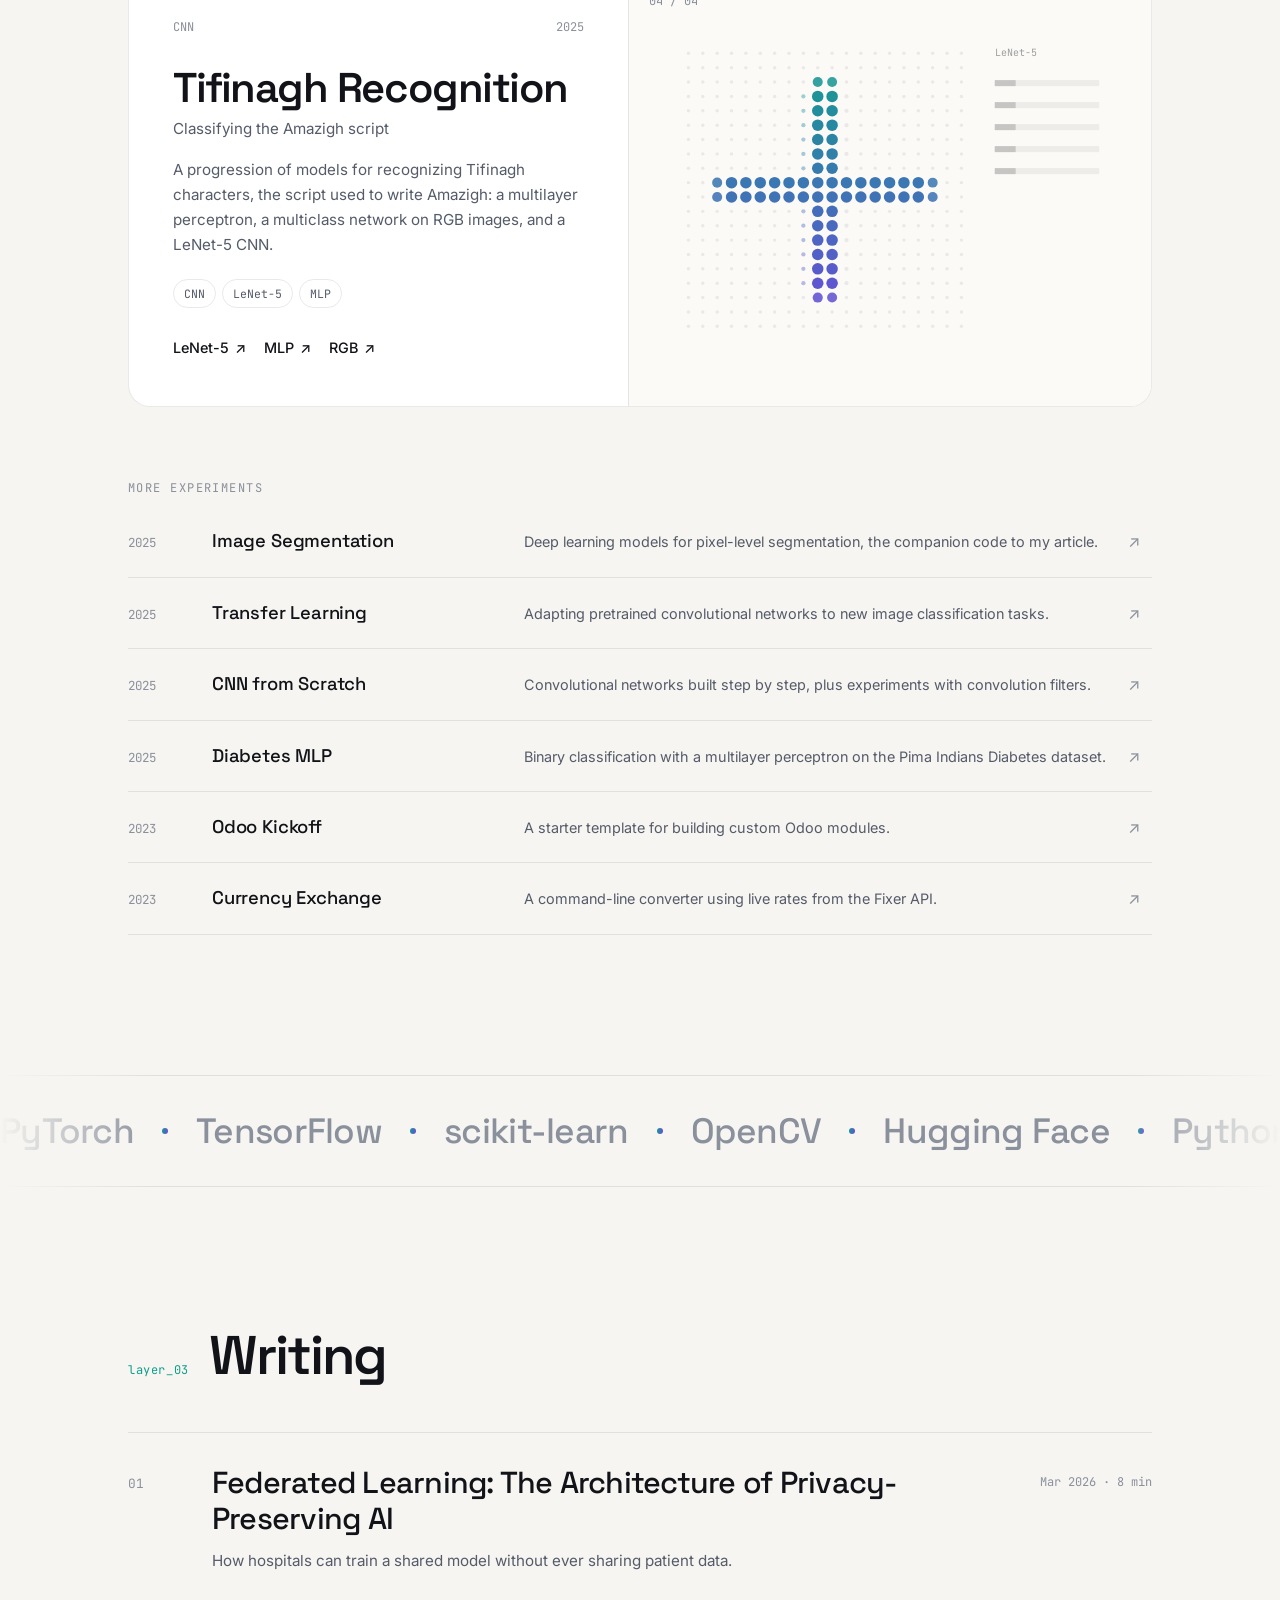
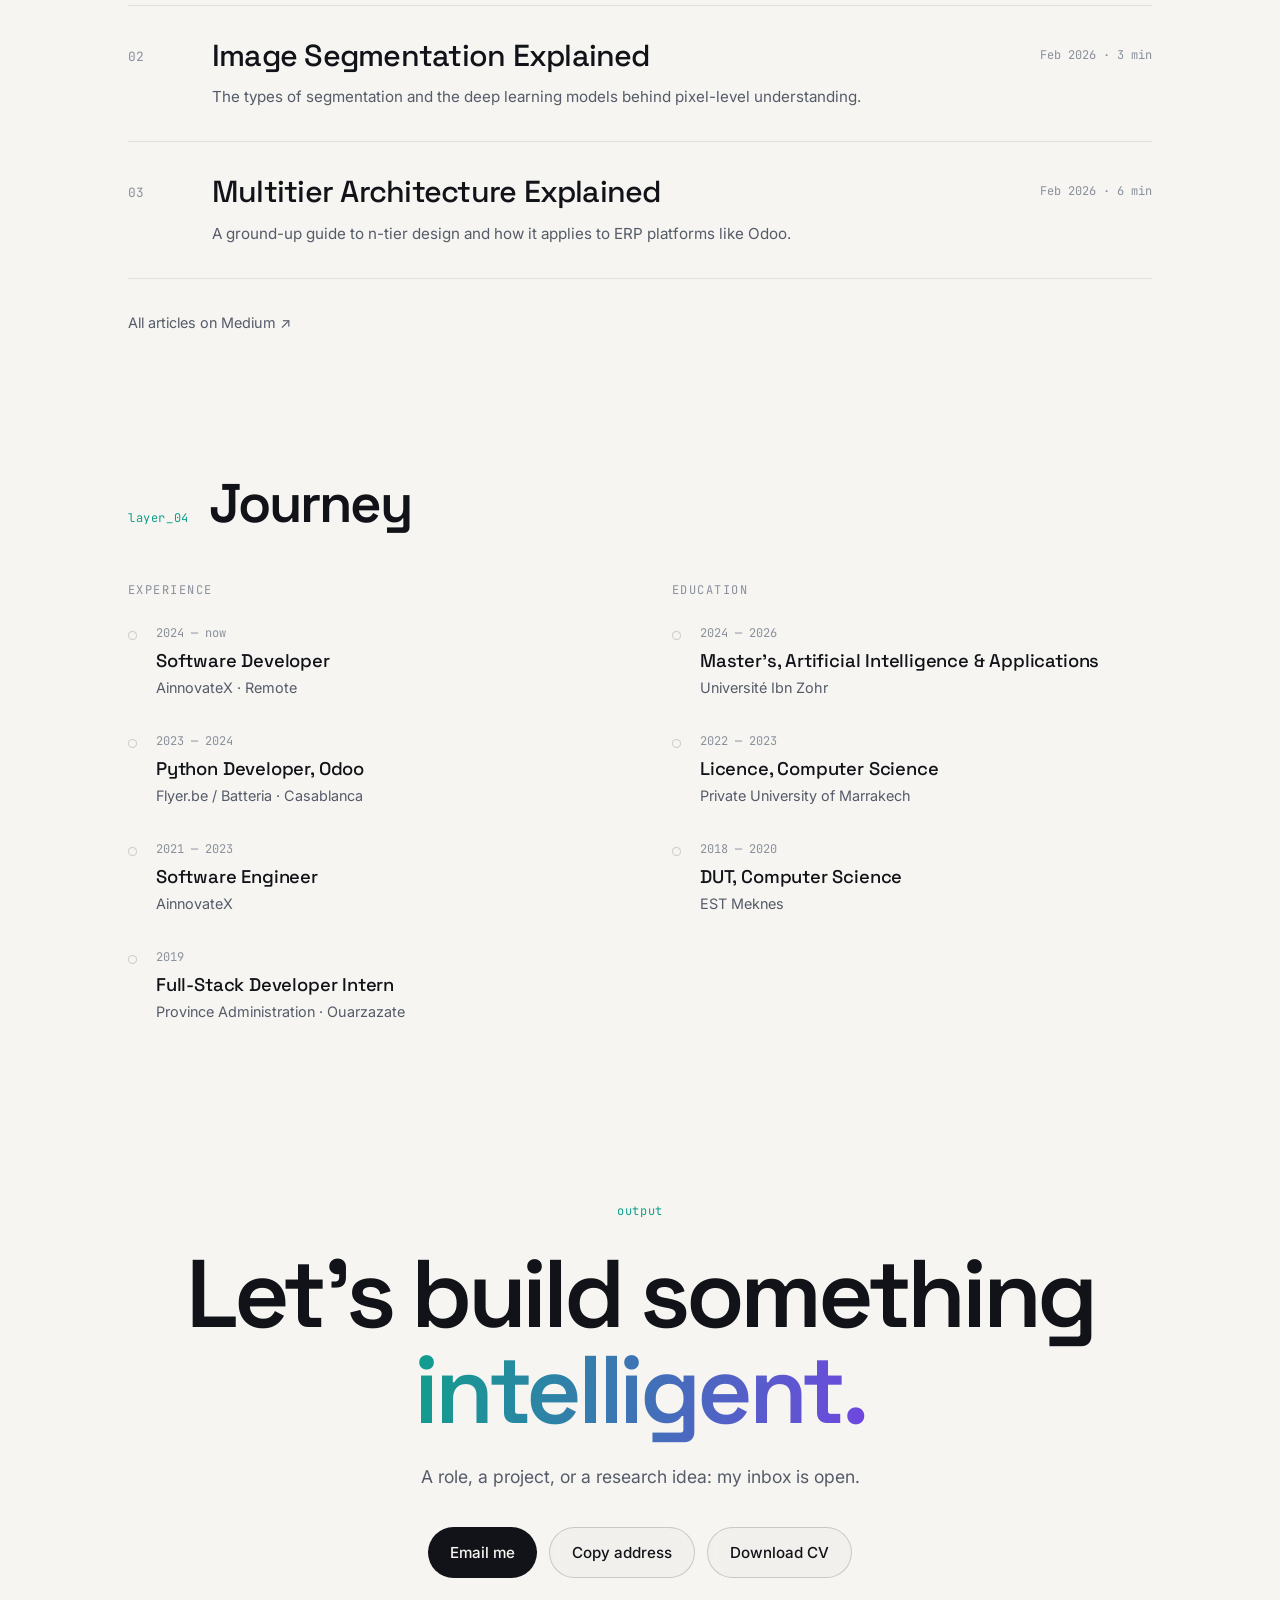
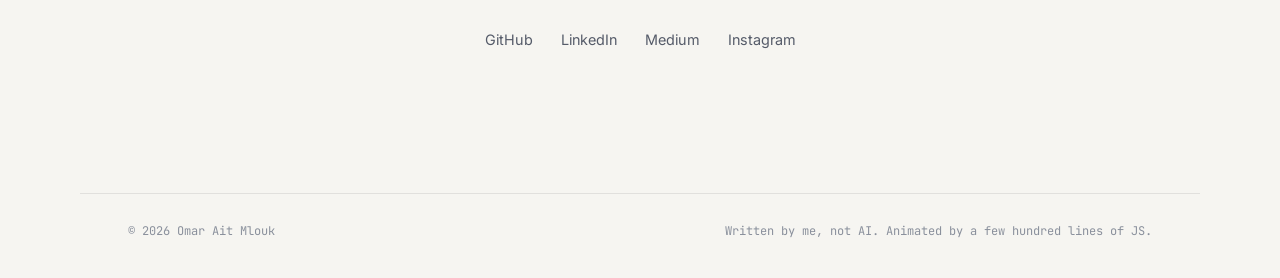
==== commit fc4f305a: "Add Master's thesis project, CV download, and employer name Federated RAG thesis becomes the first f" ====
--- a/index.html
+++ b/index.html
@@ -45,6 +45,7 @@
             <a href="#work">Work</a>
             <a href="#writing">Writing</a>
             <a href="#journey">Journey</a>
+            <a href="resume.pdf" target="_blank" rel="noopener" data-cv>CV</a>
             <a href="#contact" class="nav-cta">Contact</a>
             <button class="theme-btn" id="themeBtn" type="button" aria-label="Toggle light and dark theme">
                 <svg class="icon-sun" viewBox="0 0 24 24" aria-hidden="true"><circle cx="12" cy="12" r="4"/><path d="M12 2v2M12 20v2M4.9 4.9l1.4 1.4M17.7 17.7l1.4 1.4M2 12h2M20 12h2M4.9 19.1l1.4-1.4M17.7 6.3l1.4-1.4"/></svg>
@@ -85,7 +86,10 @@
                     <span class="path-num">01</span>
                     <h3>Hire me</h3>
                     <p>Five years shipping software, from Odoo ERP systems to deep learning models. I'm looking for an AI or ML engineering role on a team that ships.</p>
-                    <a href="#journey" class="path-link">See my experience <span>→</span></a>
+                    <div class="path-links">
+                        <a href="#journey" class="path-link">See my experience <span>→</span></a>
+                        <a href="resume.pdf" class="path-link" target="_blank" rel="noopener" data-cv>Download CV <span>↓</span></a>
+                    </div>
                 </article>
                 <article class="path reveal">
                     <span class="path-num">02</span>
@@ -155,6 +159,7 @@
             <div class="contact-actions reveal">
                 <a class="btn btn-solid" id="mailBtn" href="#">Email me</a>
                 <button class="btn btn-ghost" id="copyBtn" type="button">Copy address</button>
+                <a class="btn btn-ghost" href="resume.pdf" target="_blank" rel="noopener" data-cv>Download CV</a>
             </div>
             <ul class="socials reveal" id="socials"></ul>
         </section>
--- a/style.css
+++ b/style.css
@@ -489,6 +489,13 @@
     flex: 1;
 }
 
+.path-links {
+    display: flex;
+    flex-wrap: wrap;
+    gap: 8px 20px;
+    margin-top: 24px;
+}
+
 .path-link {
     margin-top: 24px;
     font-size: 0.9rem;
@@ -500,7 +507,9 @@
     transition: transform 0.3s var(--ease-out);
 }
 
-.path:hover .path-link span { transform: translateX(4px); }
+.path-links .path-link { margin-top: 0; }
+
+.path-link:hover span { transform: translateX(4px); }
 
 /* Featured work
    ========================================================================== */
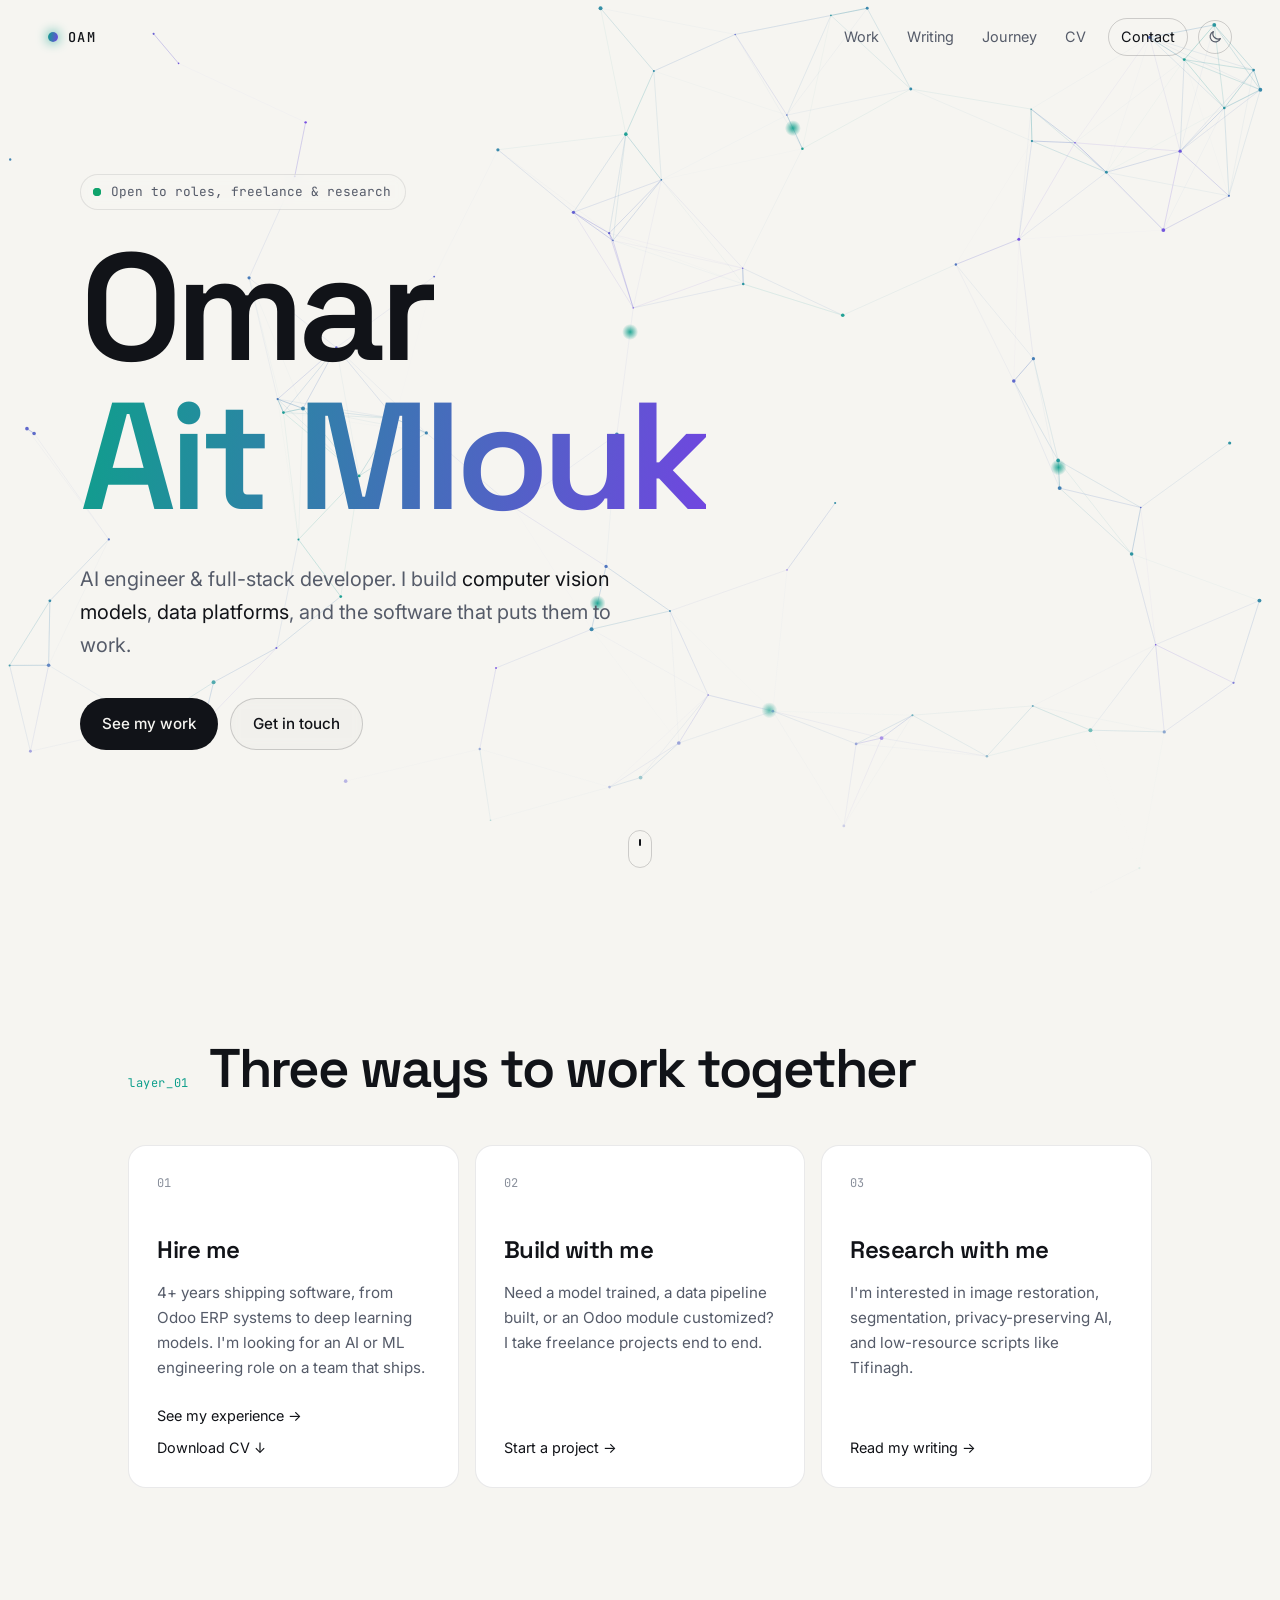
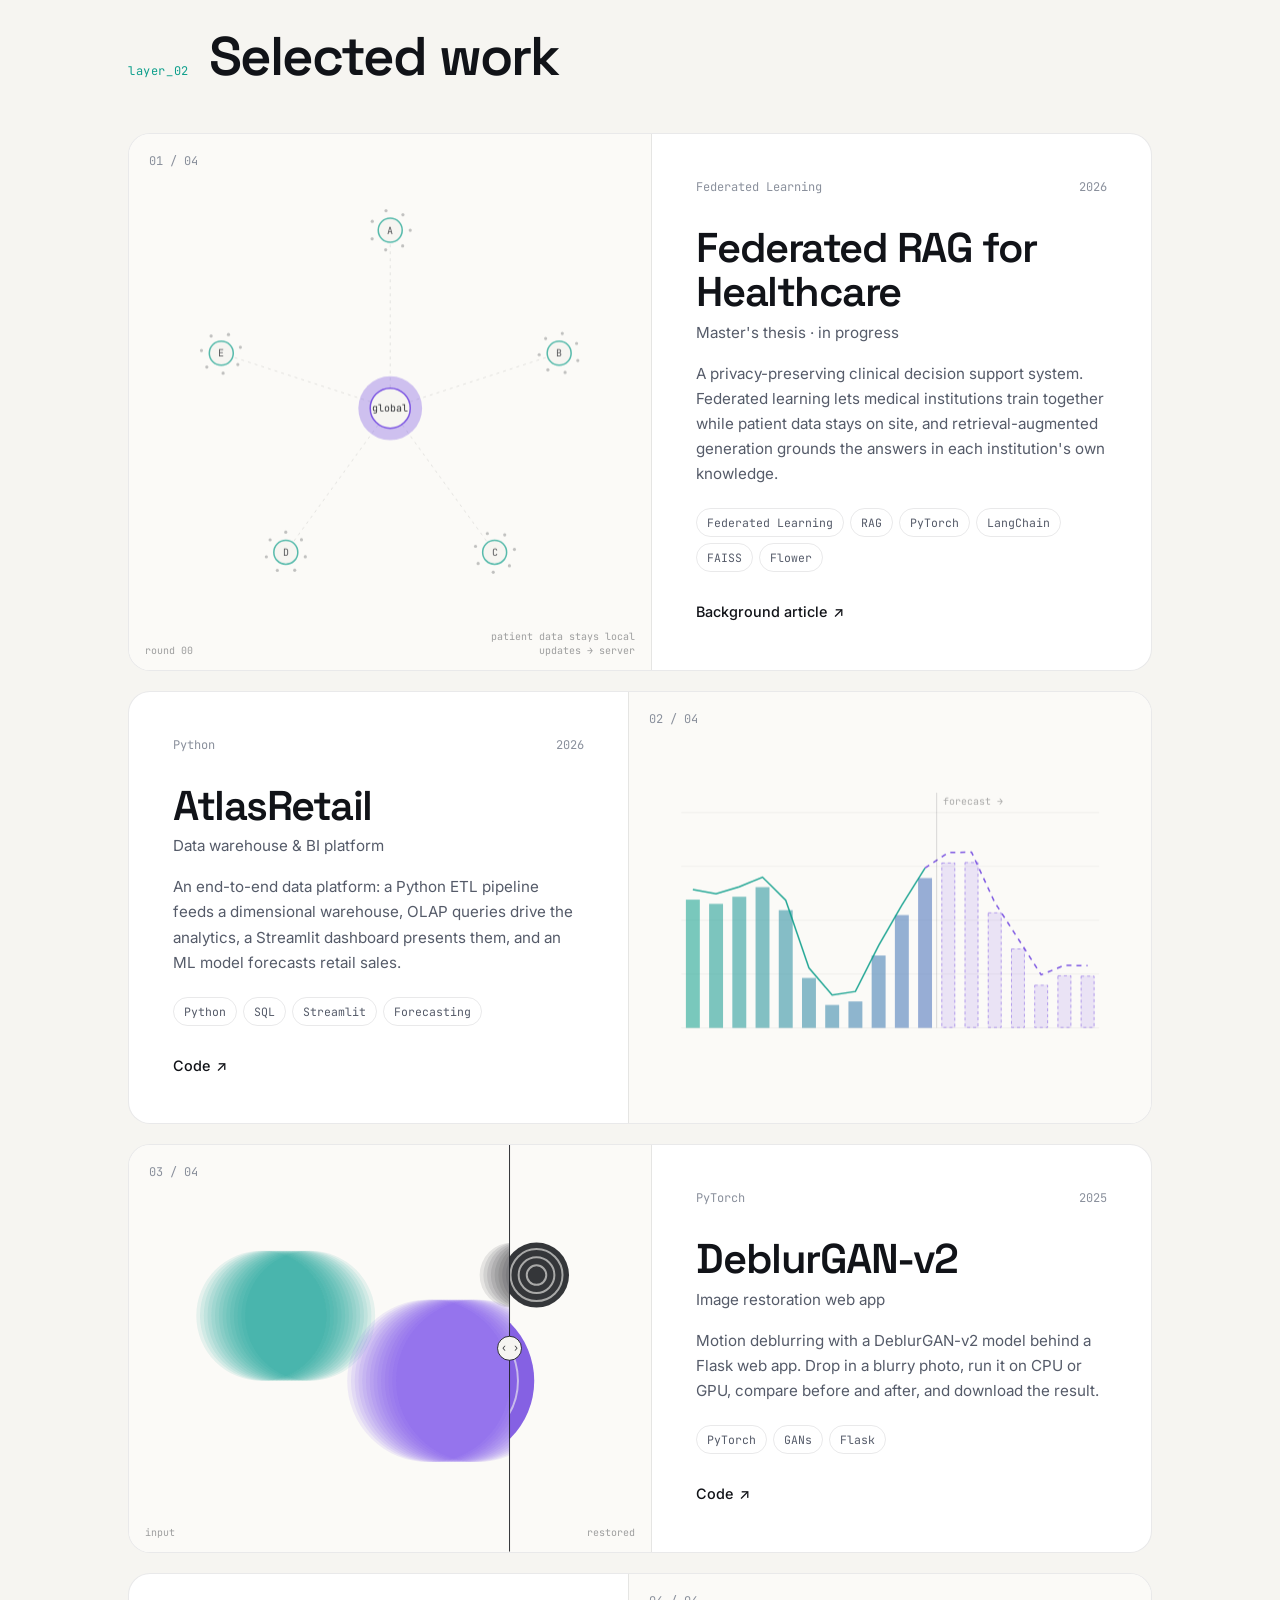
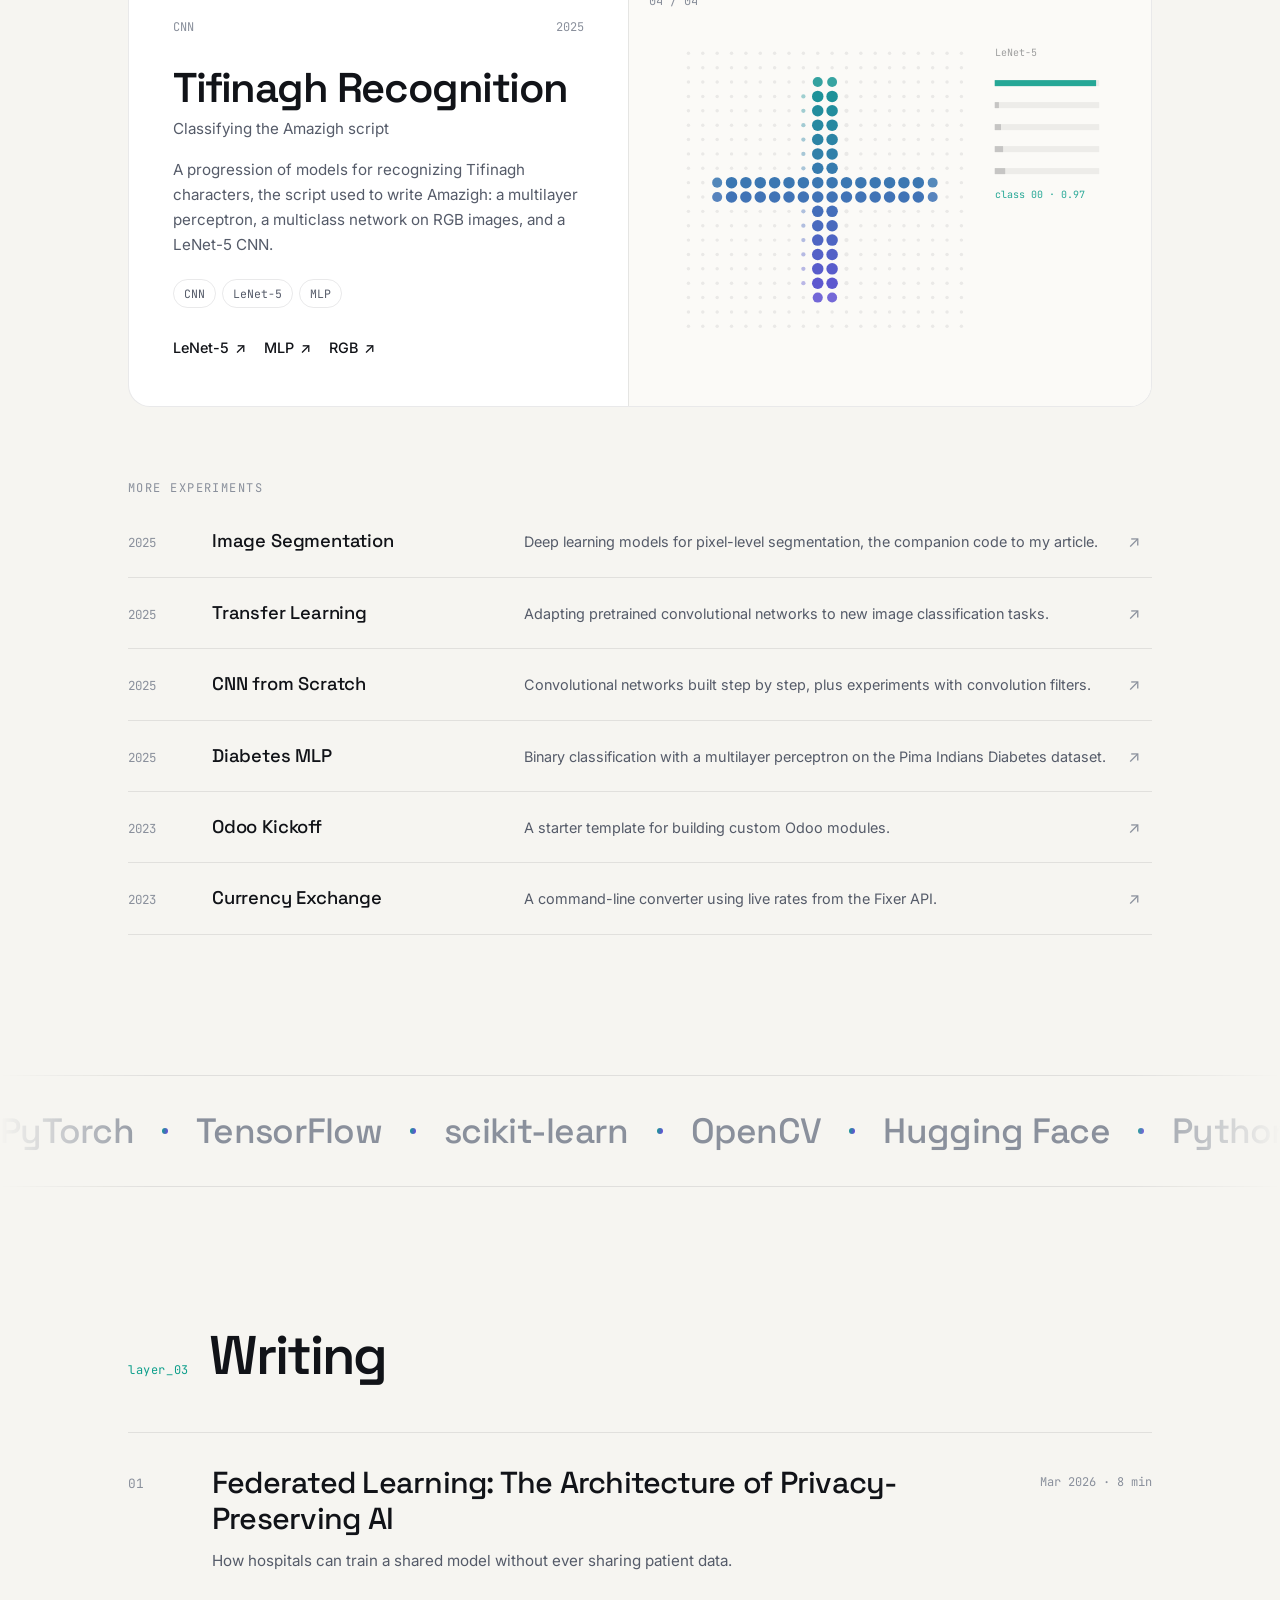
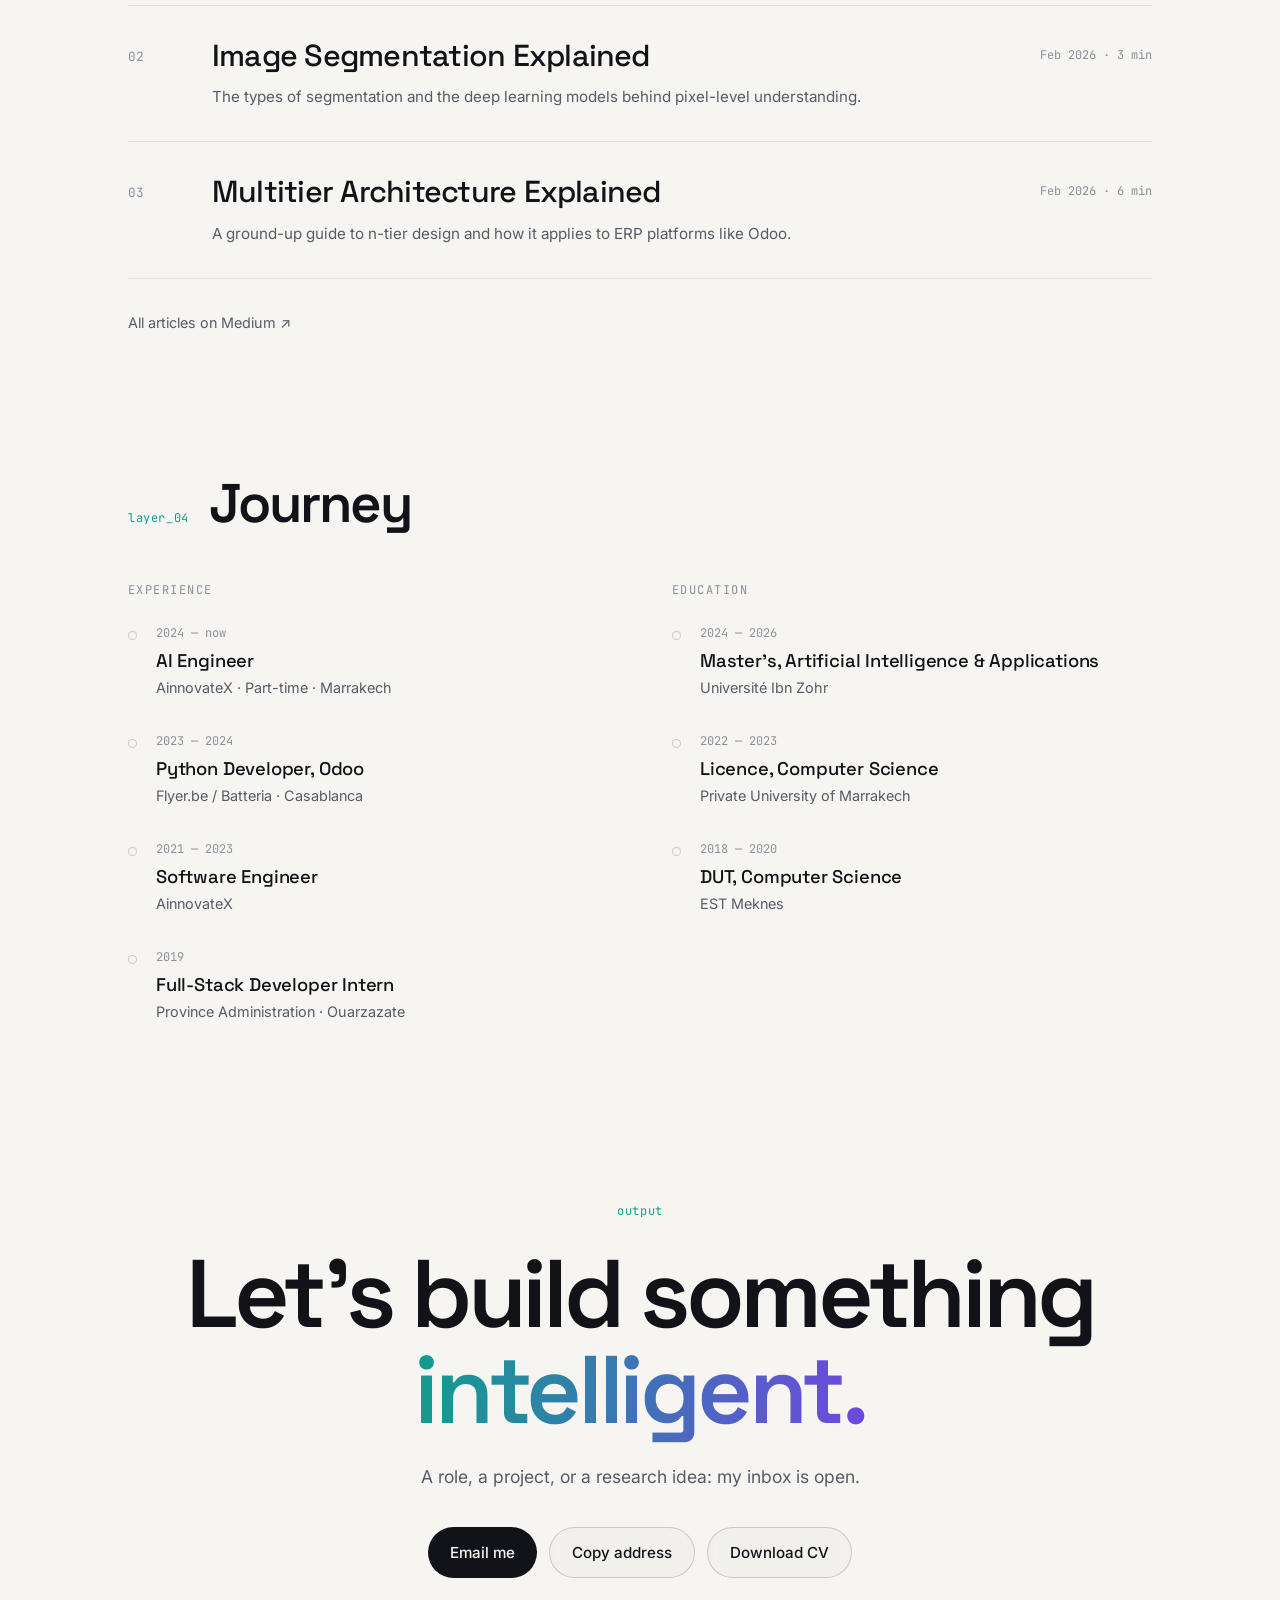
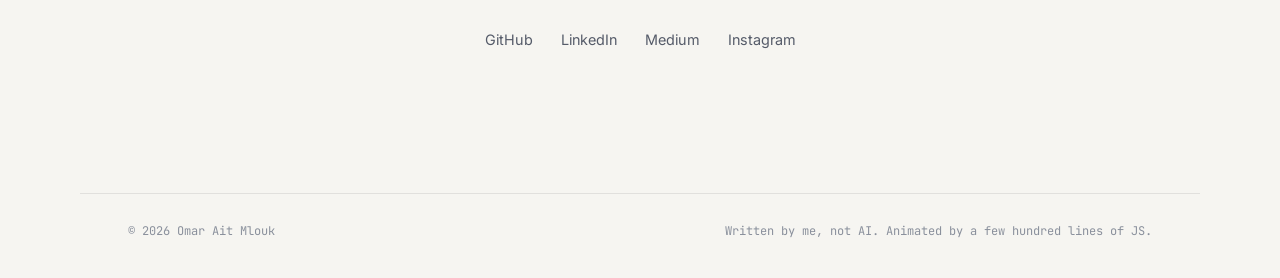
==== commit 4cbd8401: "Match CV: AI Engineer title and 4+ years Co-Authored-By: Claude Opus 5.5 <noreply@anthropic.com>" ====
--- a/index.html
+++ b/index.html
@@ -85,7 +85,7 @@
                 <article class="path reveal">
                     <span class="path-num">01</span>
                     <h3>Hire me</h3>
-                    <p>Five years shipping software, from Odoo ERP systems to deep learning models. I'm looking for an AI or ML engineering role on a team that ships.</p>
+                    <p>4+ years shipping software, from Odoo ERP systems to deep learning models. I'm looking for an AI or ML engineering role on a team that ships.</p>
                     <div class="path-links">
                         <a href="#journey" class="path-link">See my experience <span>→</span></a>
                         <a href="resume.pdf" class="path-link" target="_blank" rel="noopener" data-cv>Download CV <span>↓</span></a>
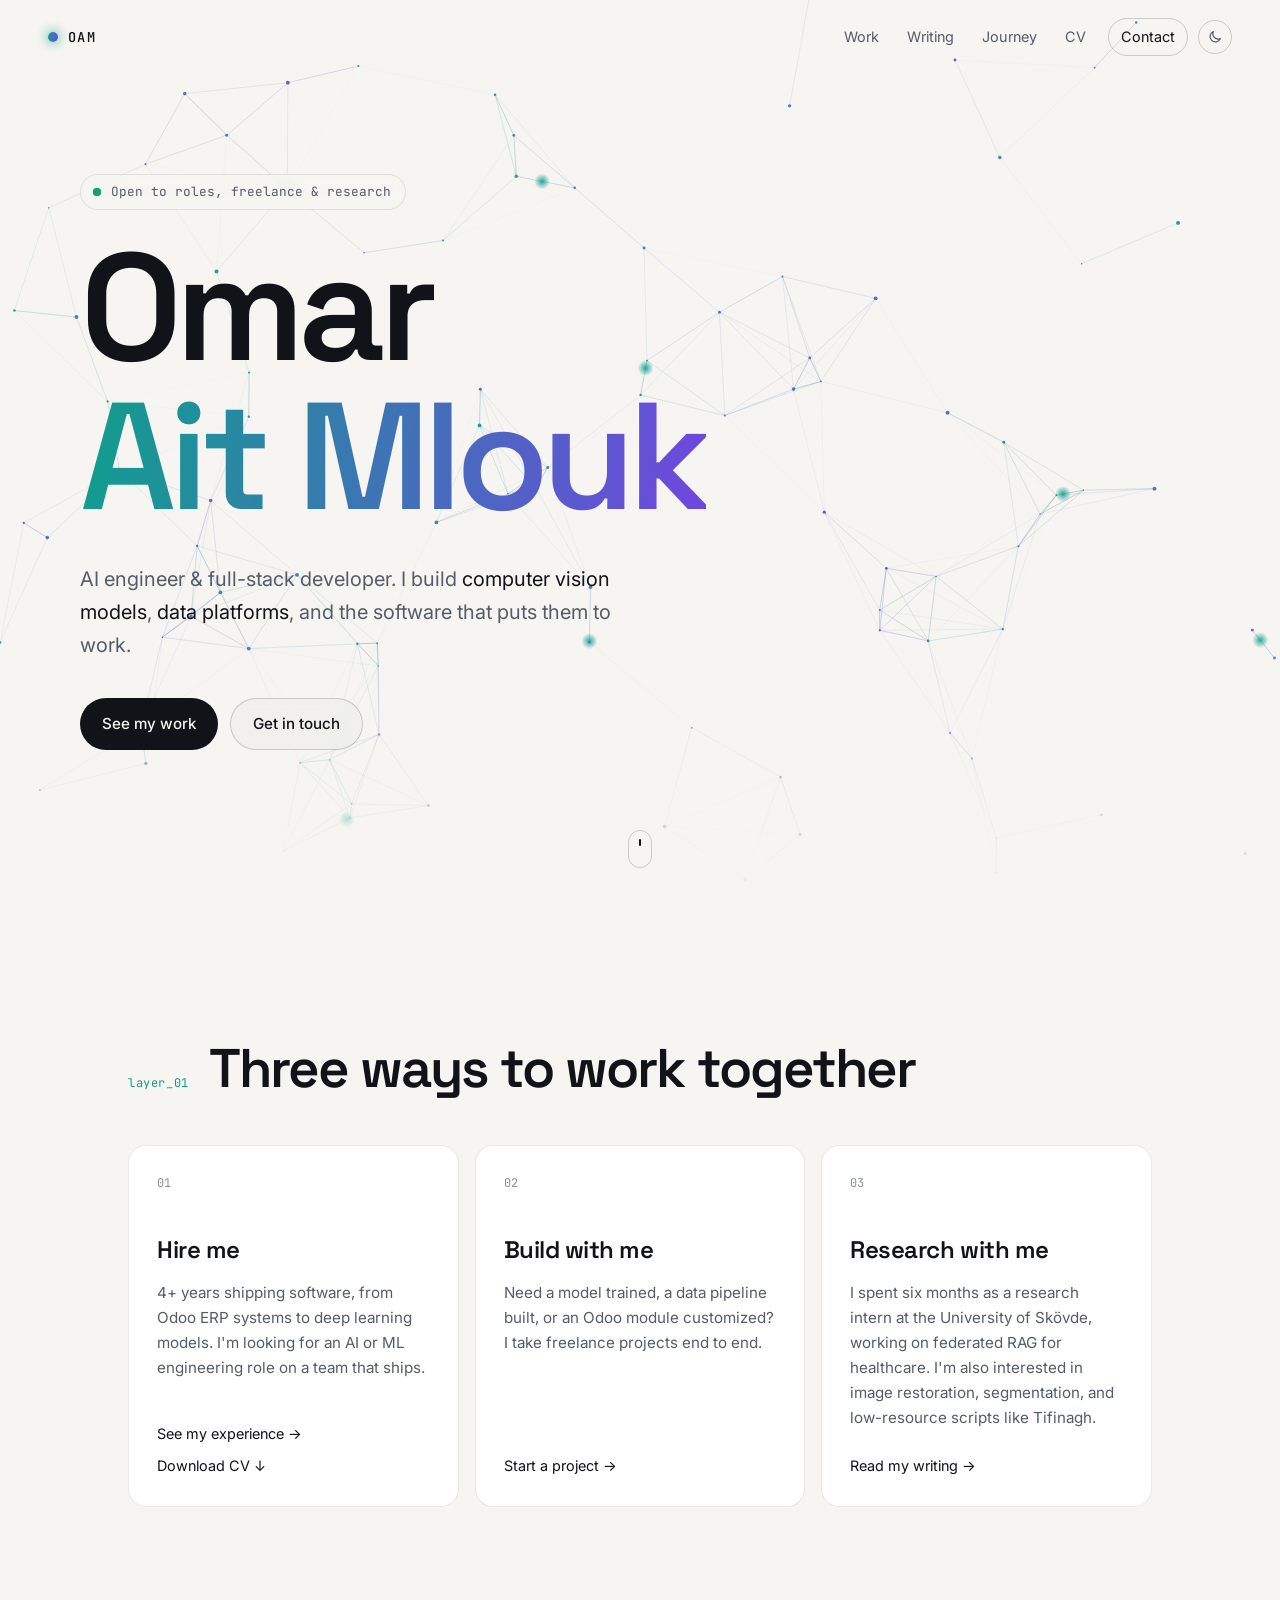
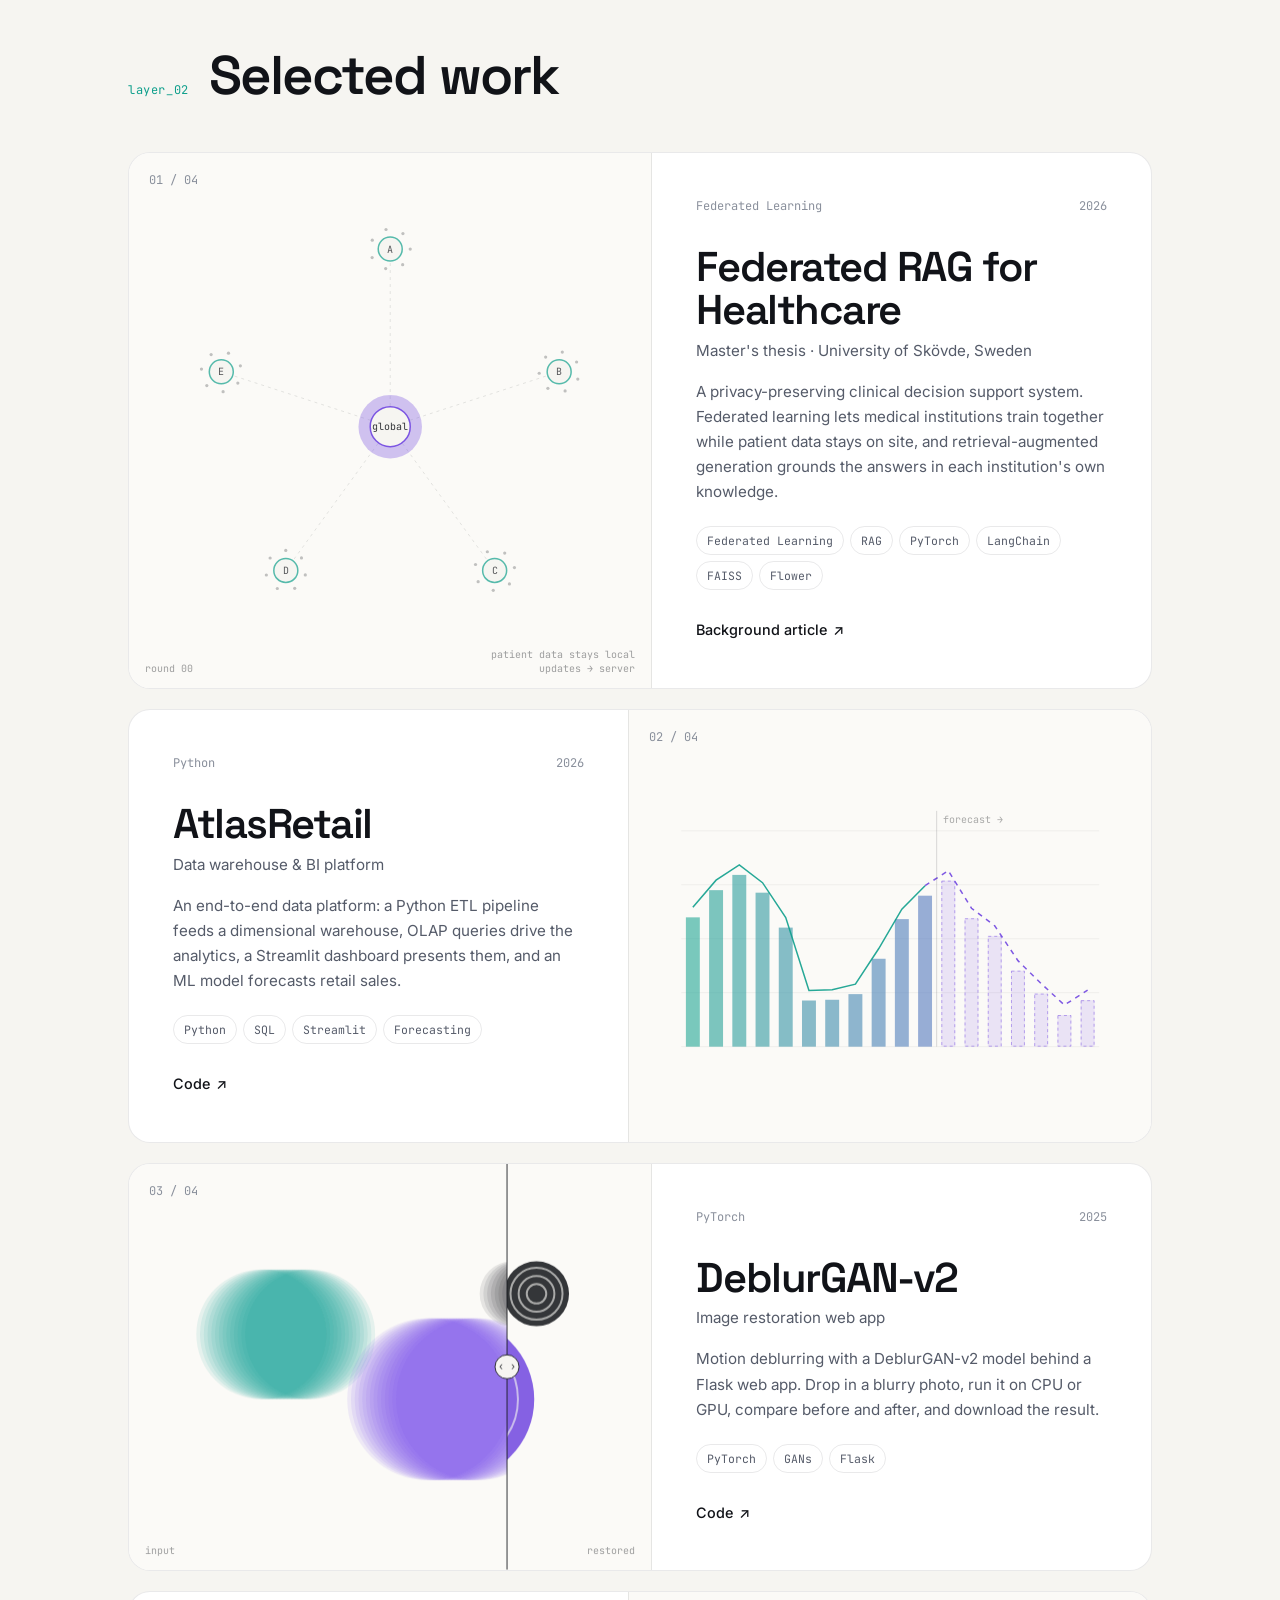
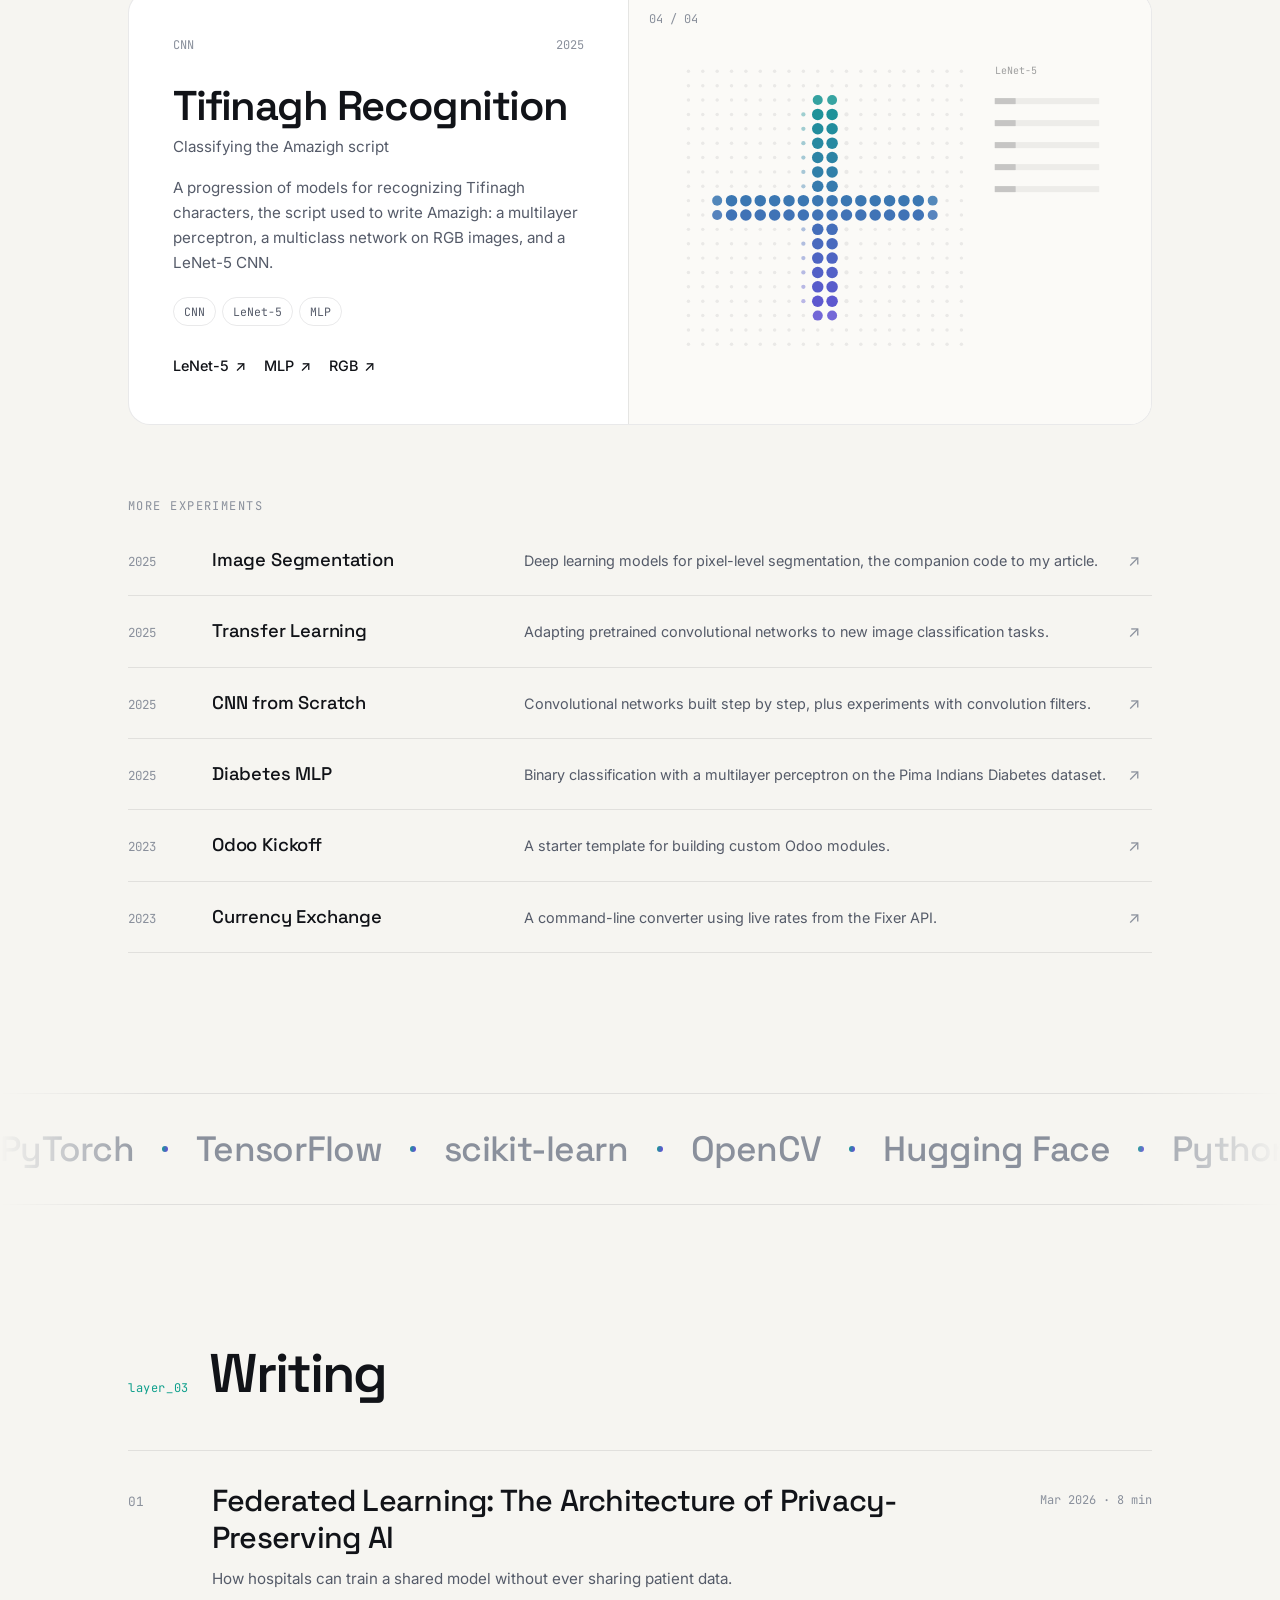
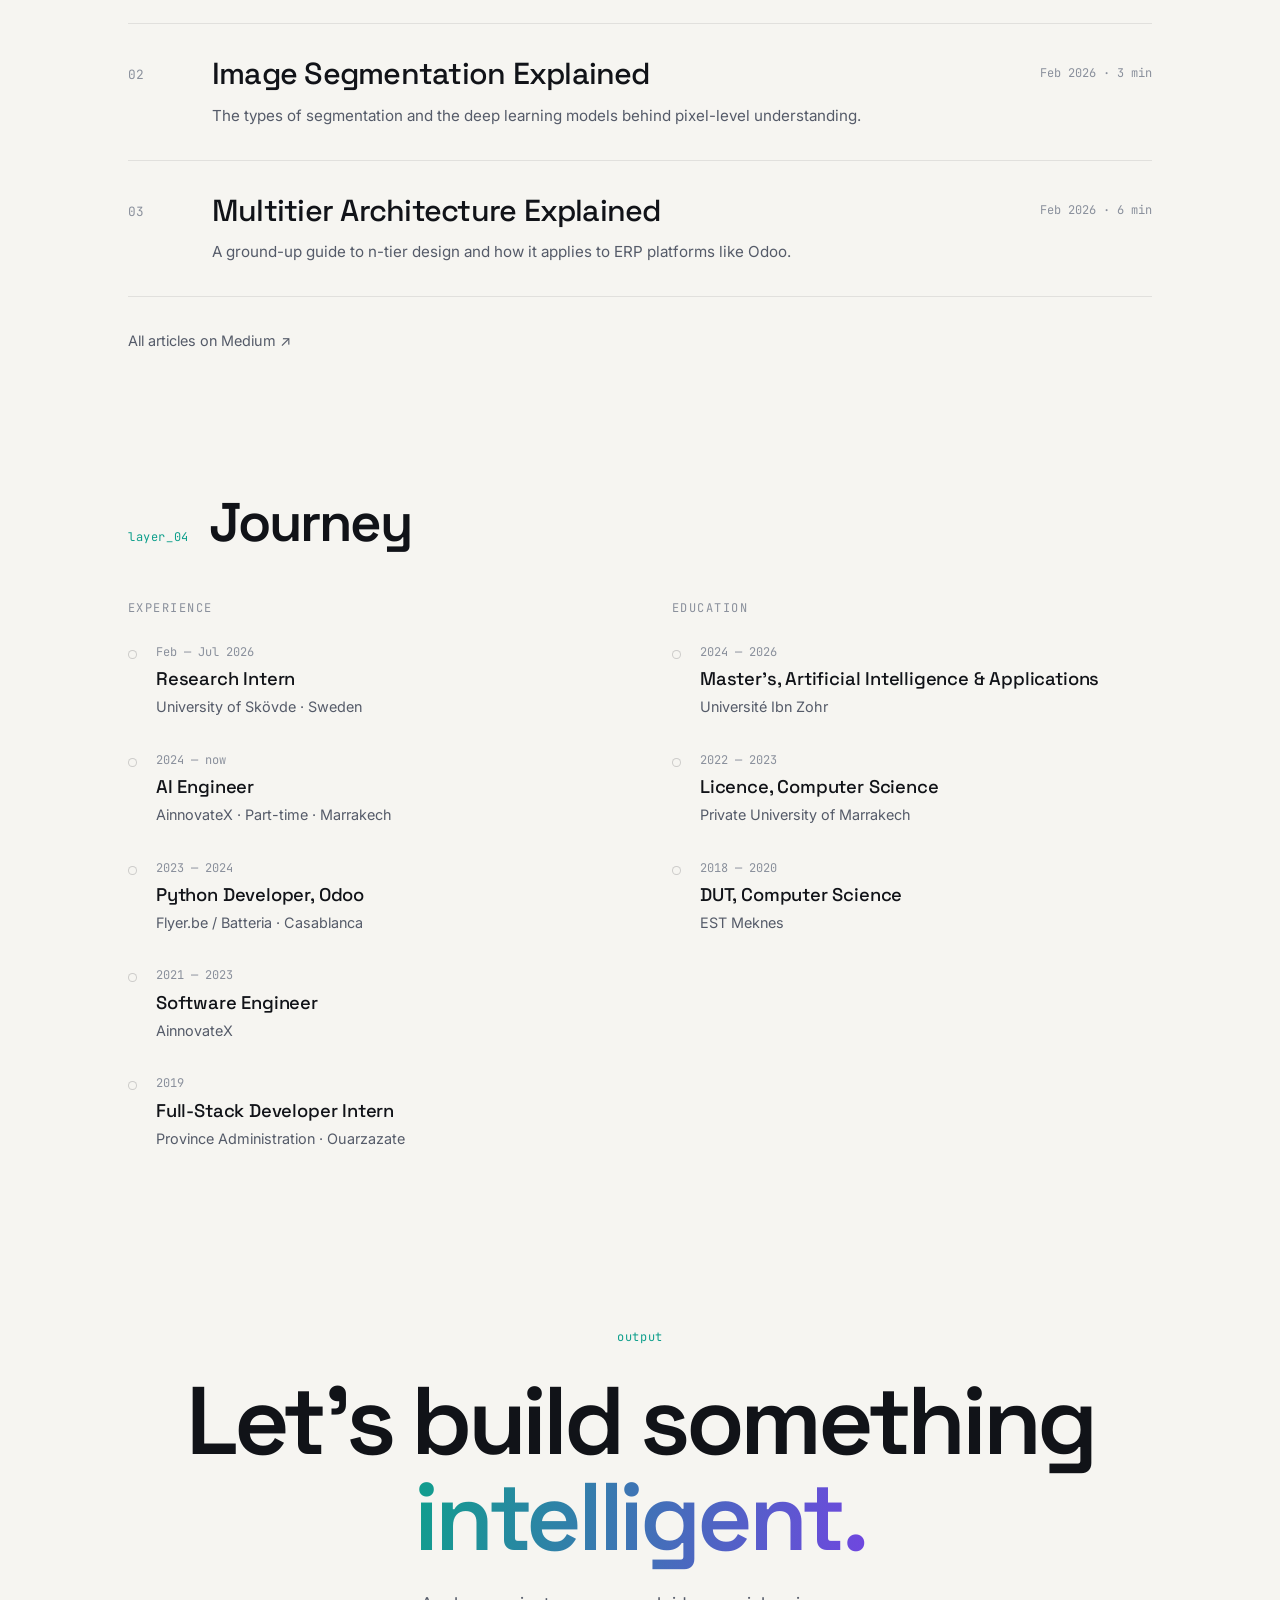
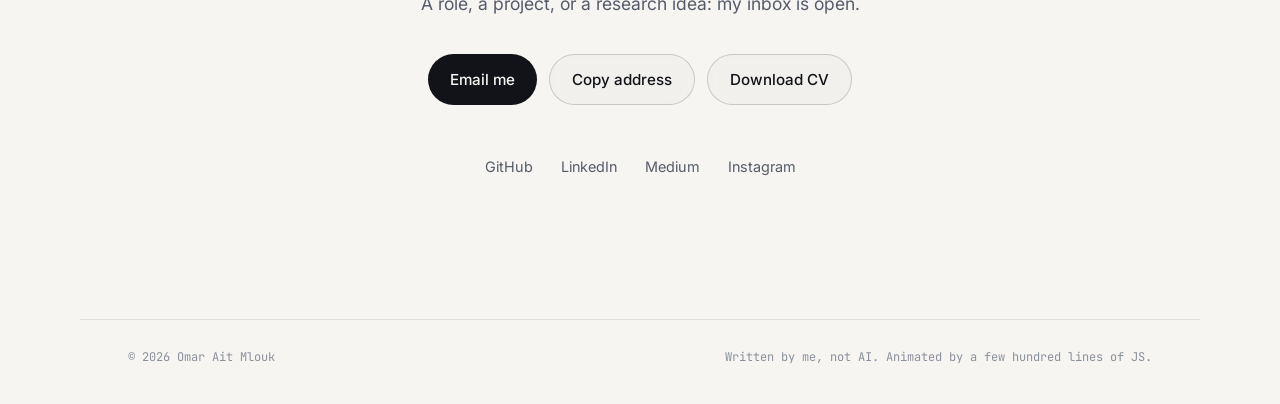
==== commit 729d1673: "Add University of Skövde research internship Co-Authored-By: Claude Opus 5.5 <noreply@anthropic.com>" ====
--- a/index.html
+++ b/index.html
@@ -100,7 +100,7 @@
                 <article class="path reveal">
                     <span class="path-num">03</span>
                     <h3>Research with me</h3>
-                    <p>I'm interested in image restoration, segmentation, privacy-preserving AI, and low-resource scripts like Tifinagh.</p>
+                    <p>I spent six months as a research intern at the University of Skövde, working on federated RAG for healthcare. I'm also interested in image restoration, segmentation, and low-resource scripts like Tifinagh.</p>
                     <a href="#writing" class="path-link">Read my writing <span>→</span></a>
                 </article>
             </div>
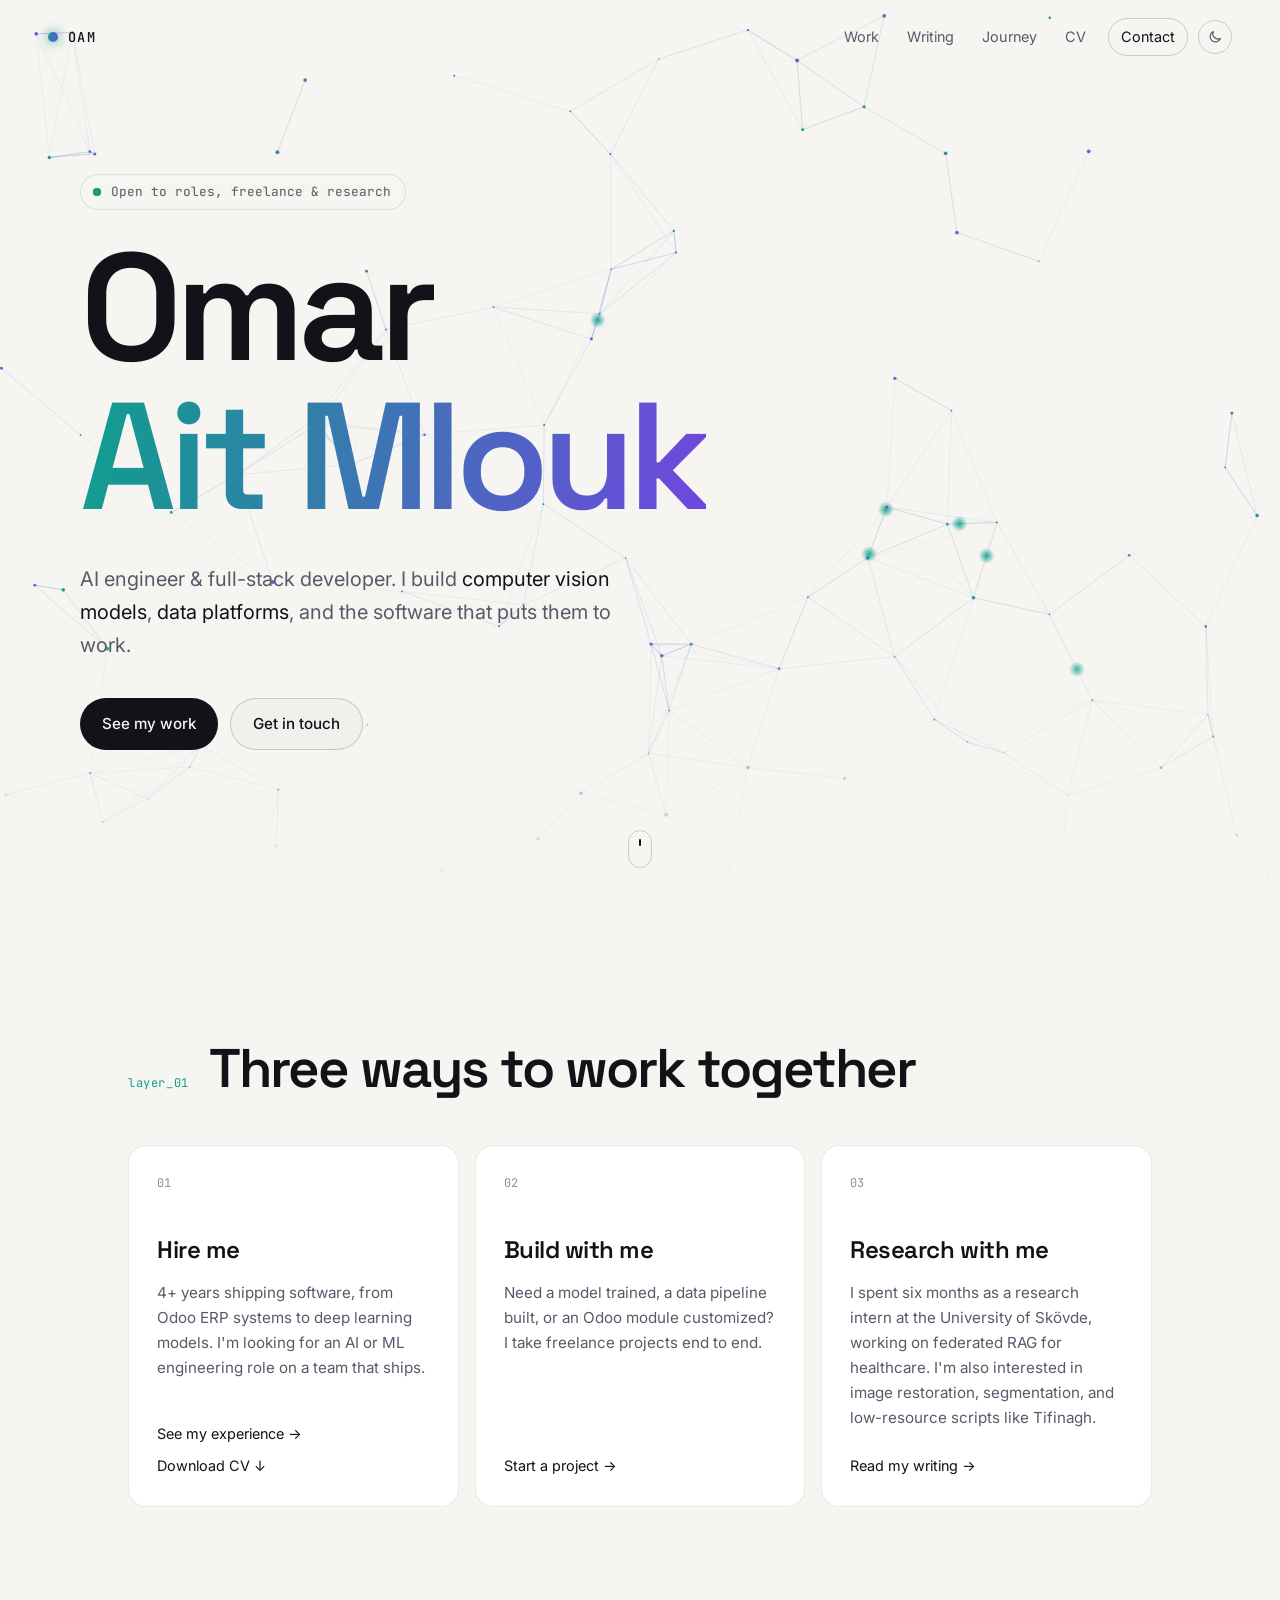
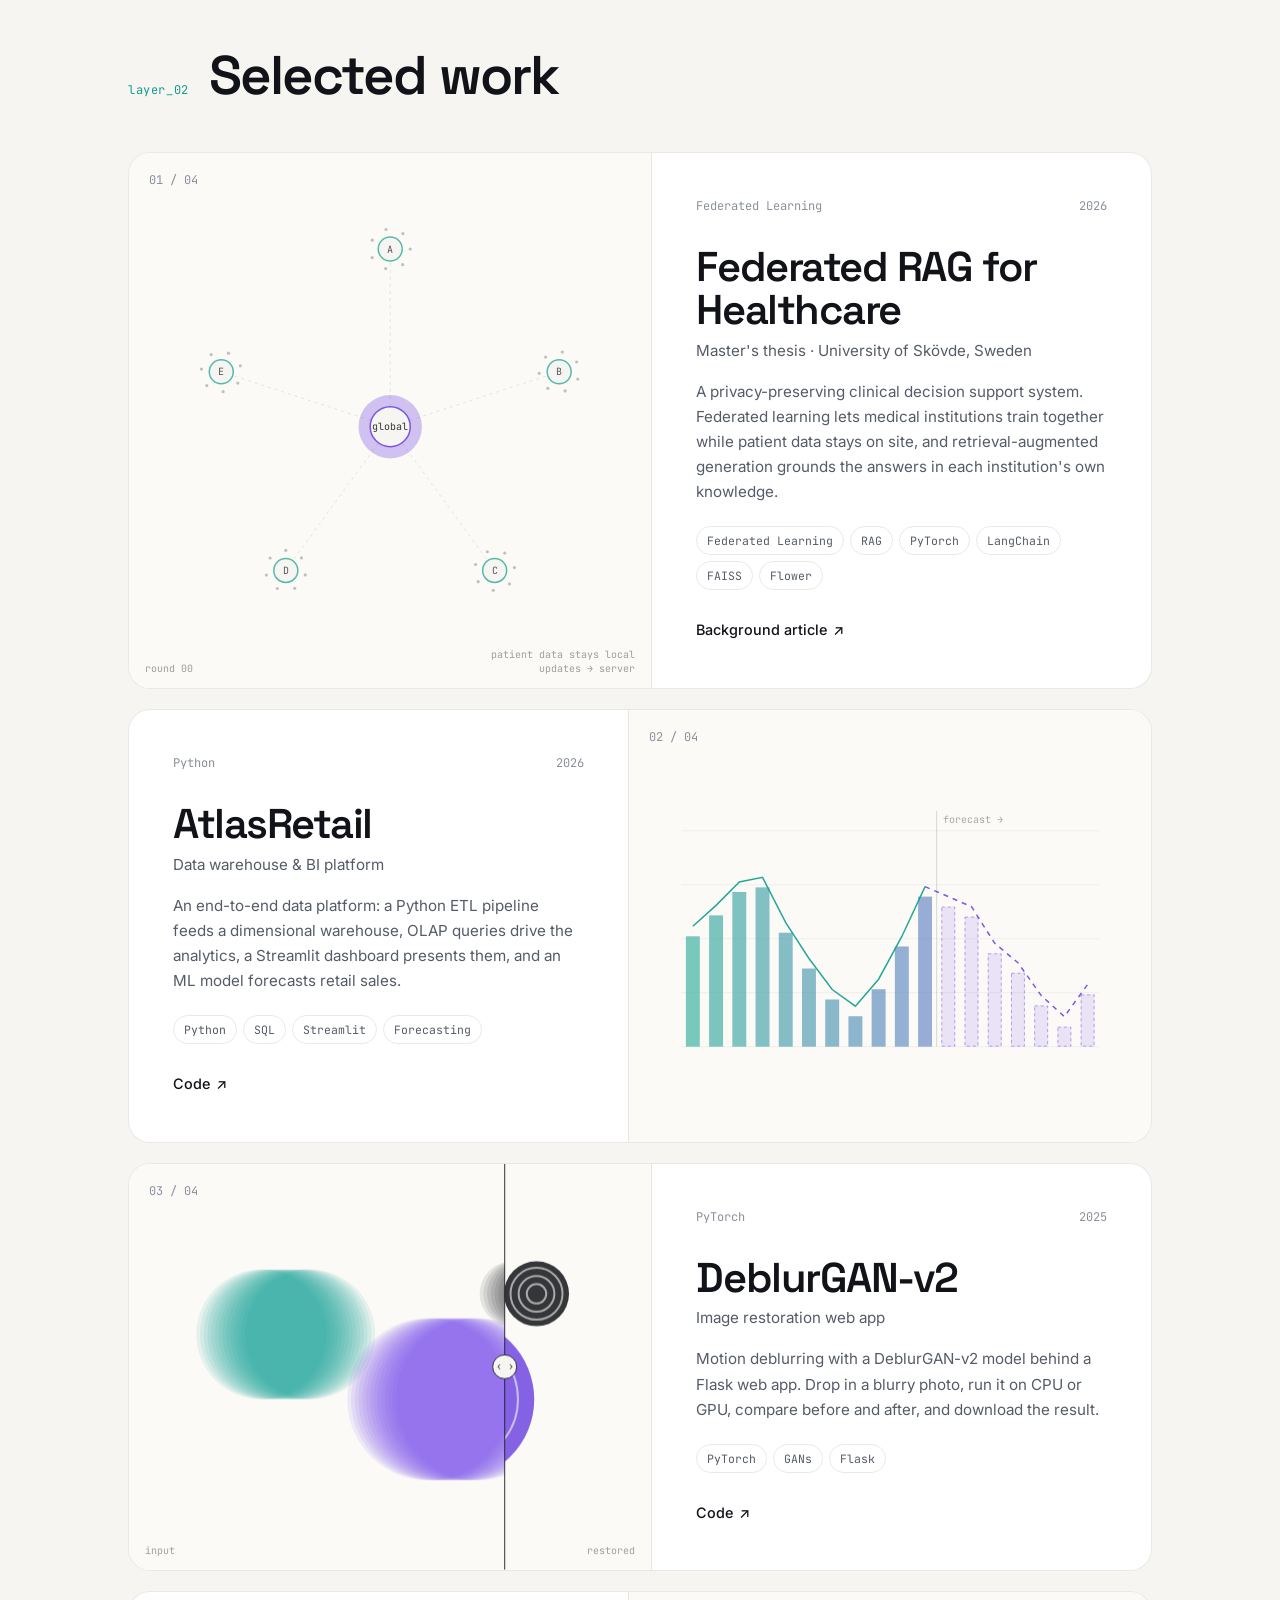
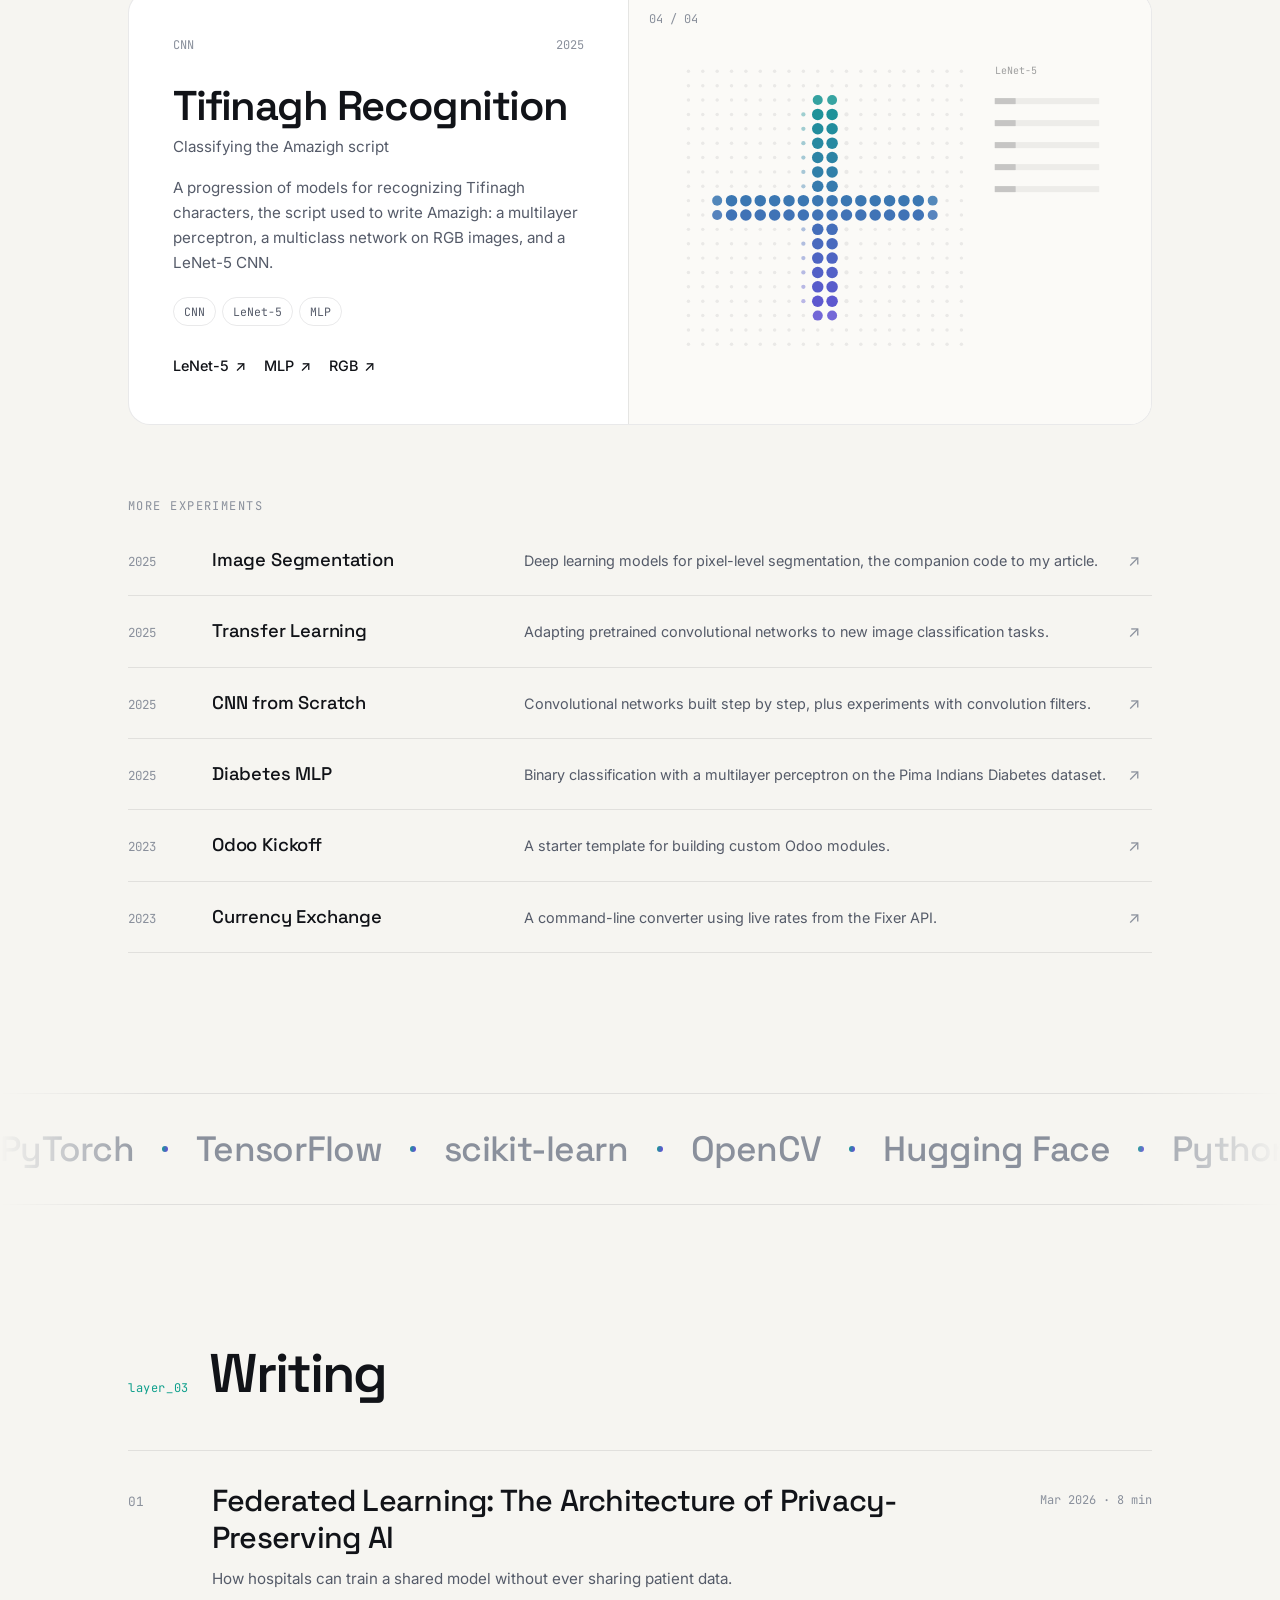
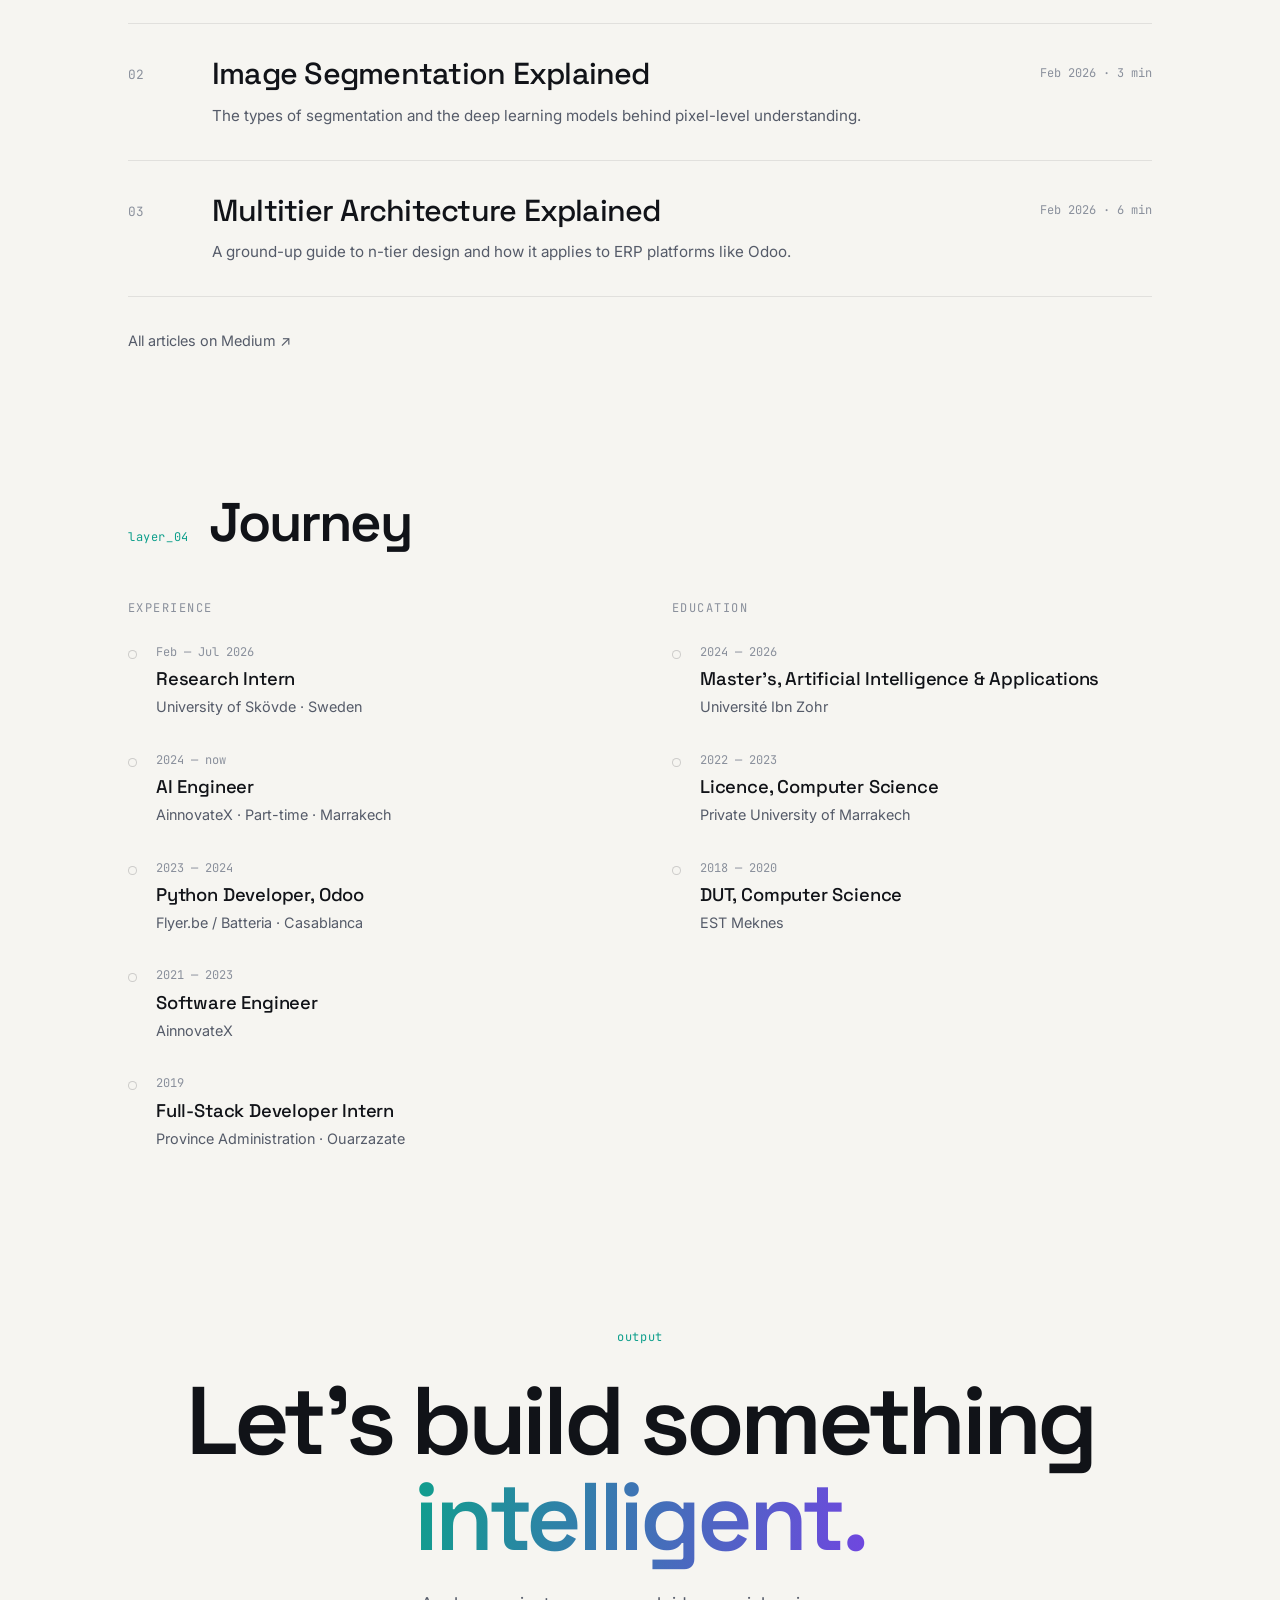
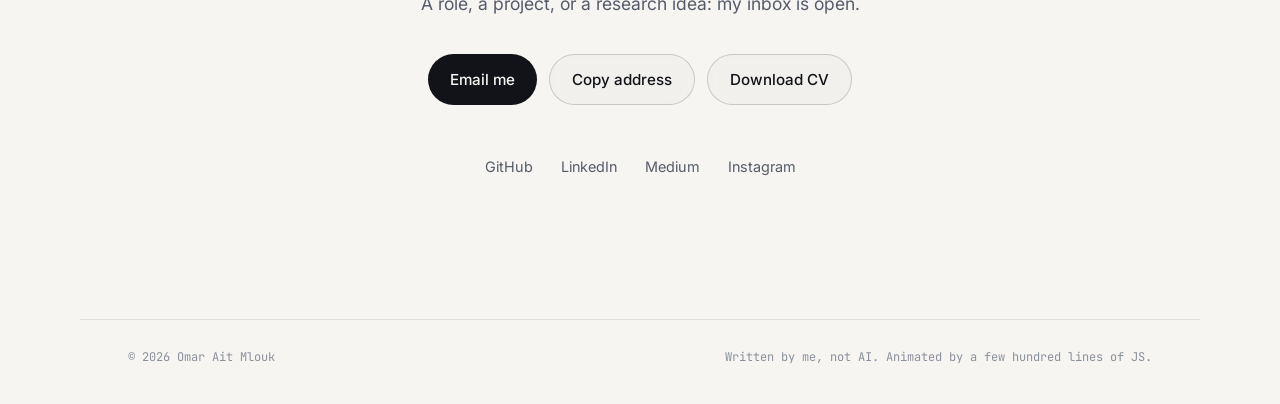
==== commit 42d1b65b: "Version asset URLs so updates bypass browser cache Co-Authored-By: Claude Opus 5.5 <noreply@anthropi" ====
--- a/index.html
+++ b/index.html
@@ -32,7 +32,7 @@
     <link rel="preconnect" href="https://fonts.googleapis.com">
     <link rel="preconnect" href="https://fonts.gstatic.com" crossorigin>
     <link href="https://fonts.googleapis.com/css2?family=Space+Grotesk:wght@400;500;600;700&family=Inter:wght@400;500&family=JetBrains+Mono:wght@400;500&display=swap" rel="stylesheet">
-    <link rel="stylesheet" href="style.css">
+    <link rel="stylesheet" href="style.css?v=202611061924">
 </head>
 <body>
     <a class="skip" href="#work">Skip to content</a>
@@ -170,7 +170,7 @@
         <span>Written by me, not AI. Animated by a few hundred lines of JS.</span>
     </footer>
 
-    <script src="data.js"></script>
-    <script src="main.js"></script>
+    <script src="data.js?v=202611061924"></script>
+    <script src="main.js?v=202611061924"></script>
 </body>
 </html>
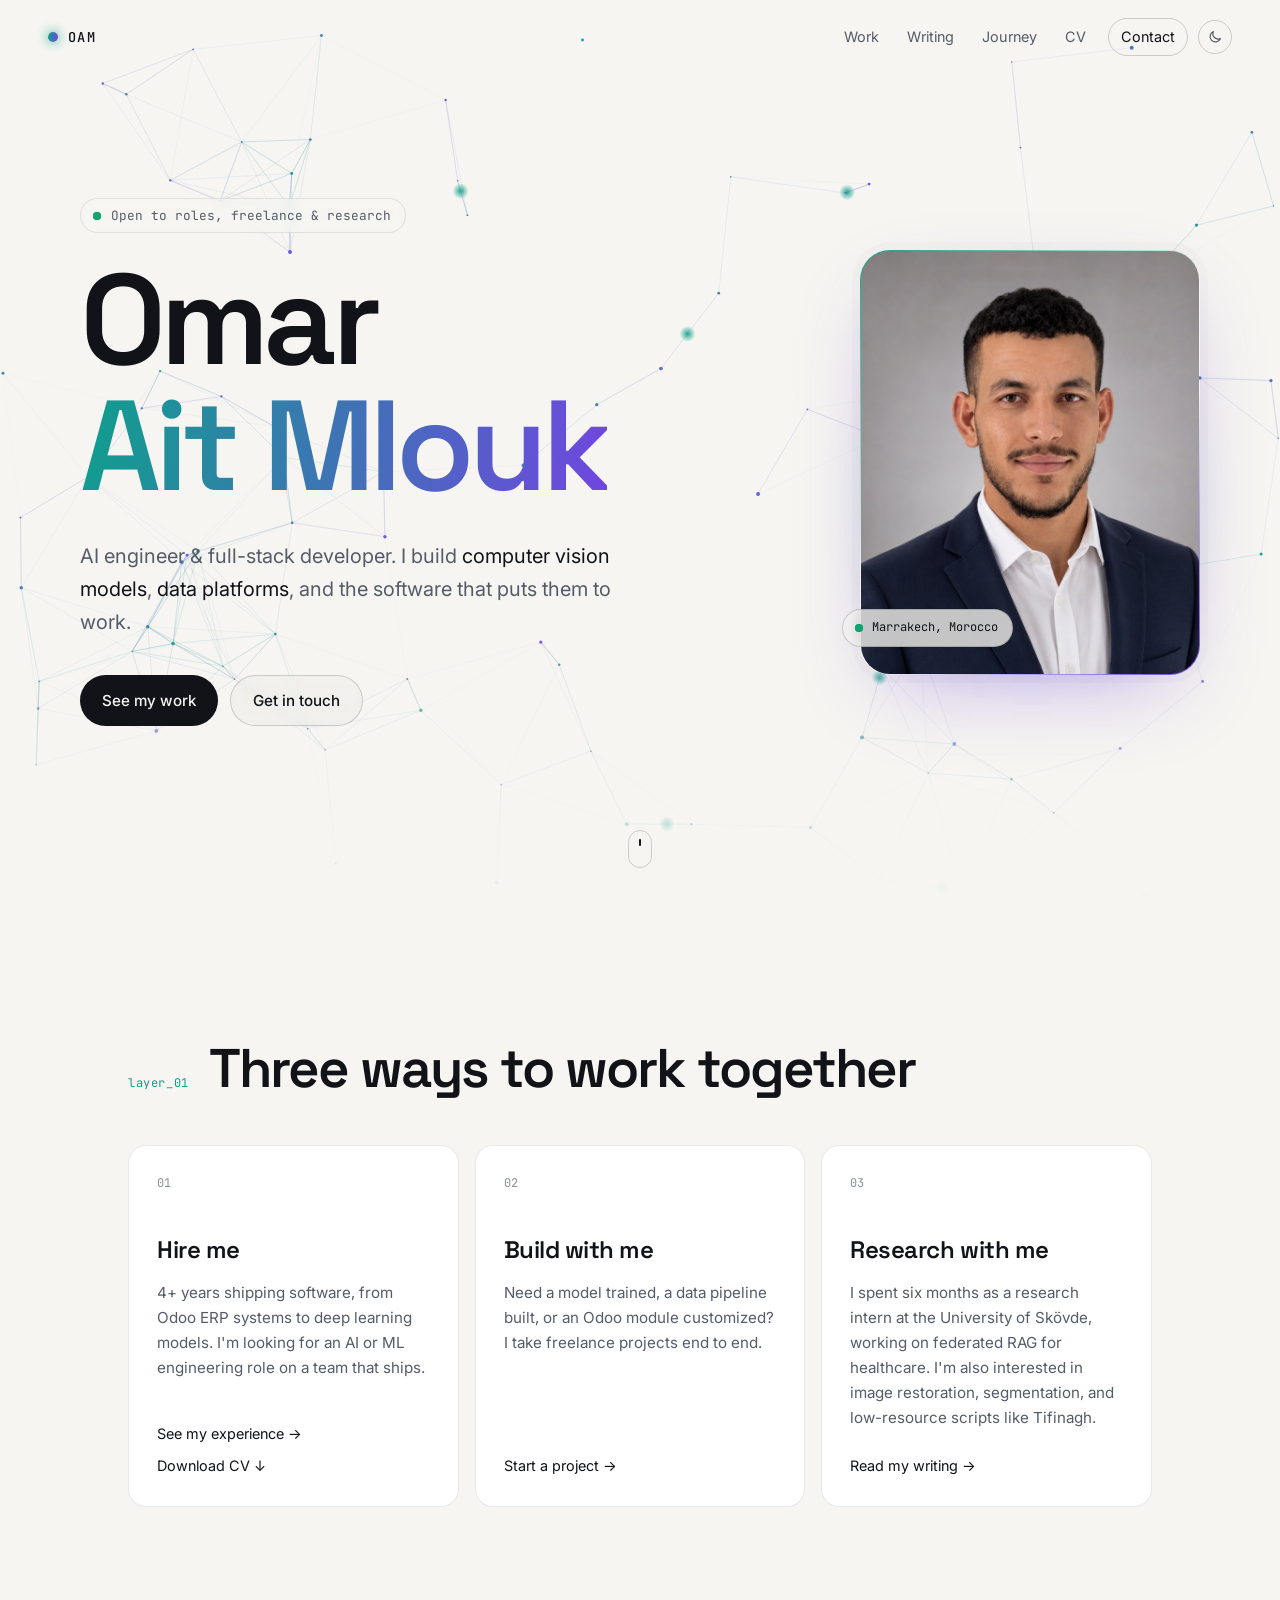
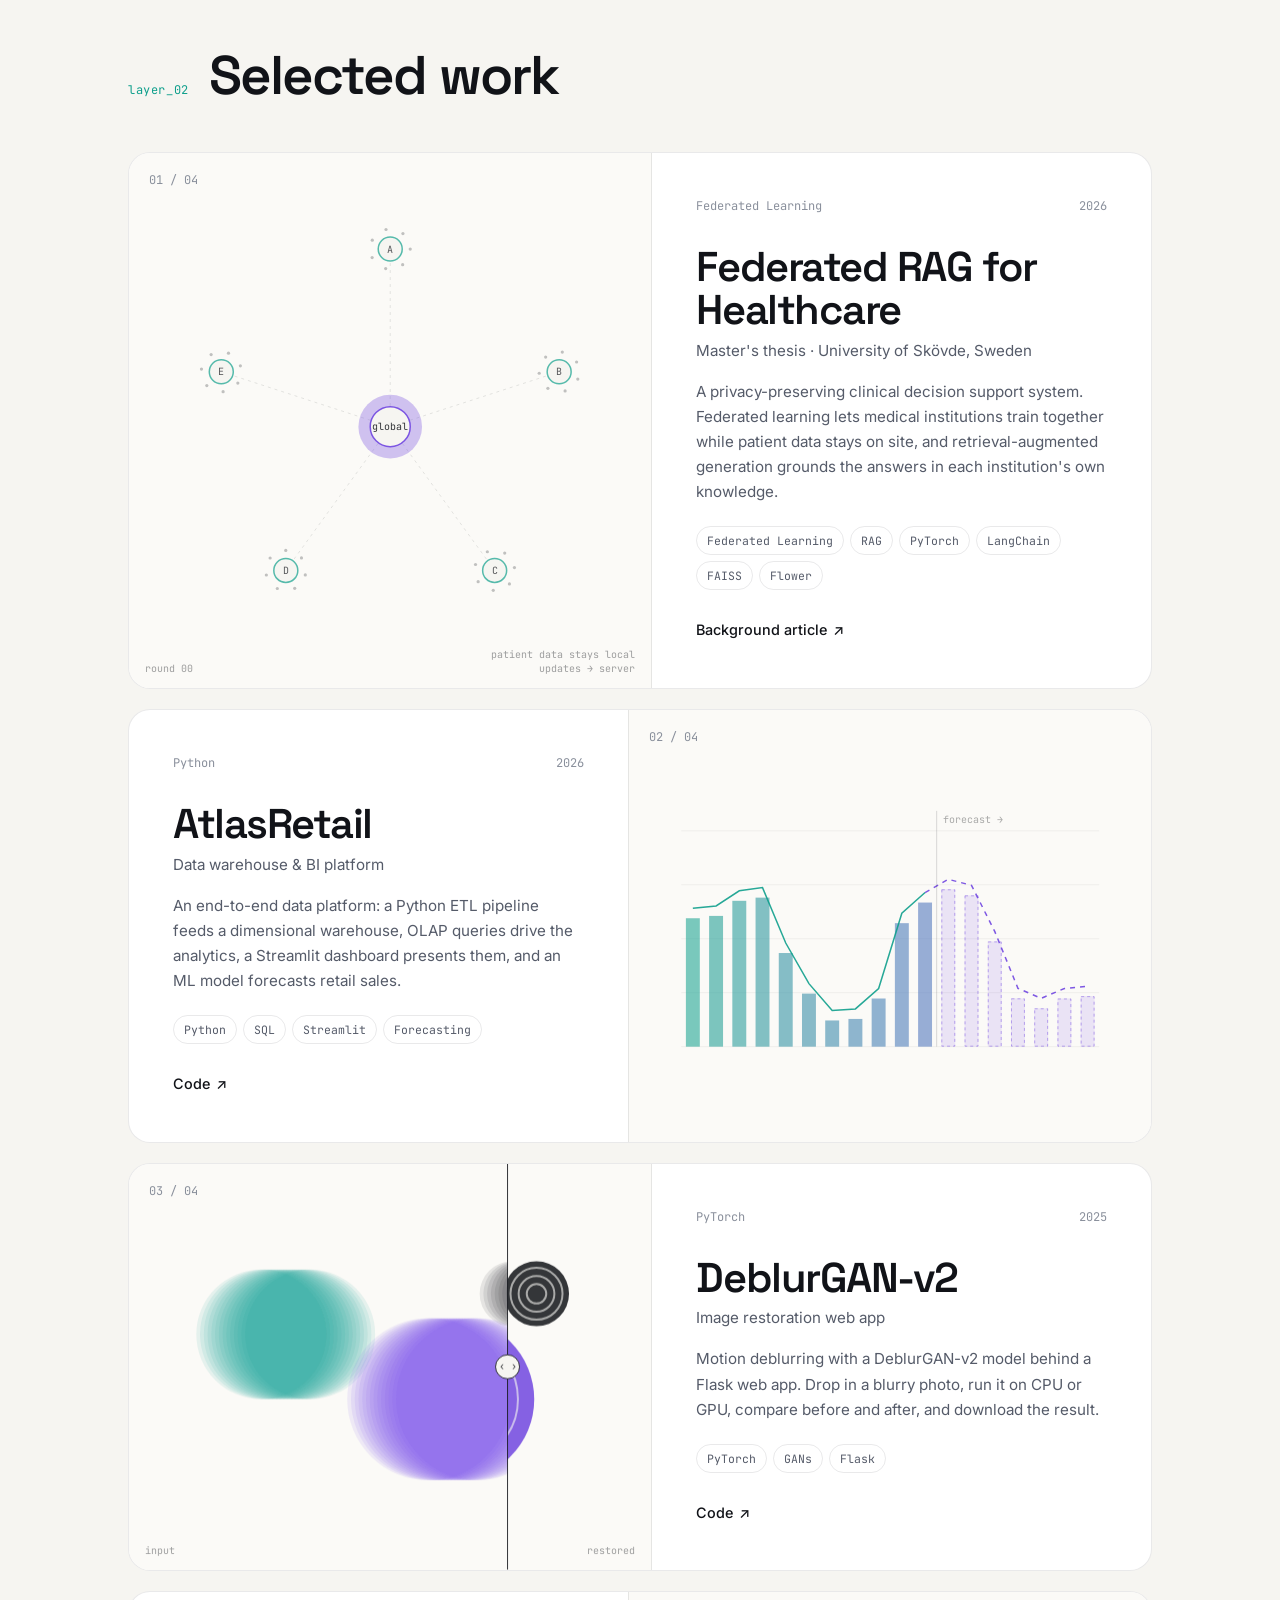
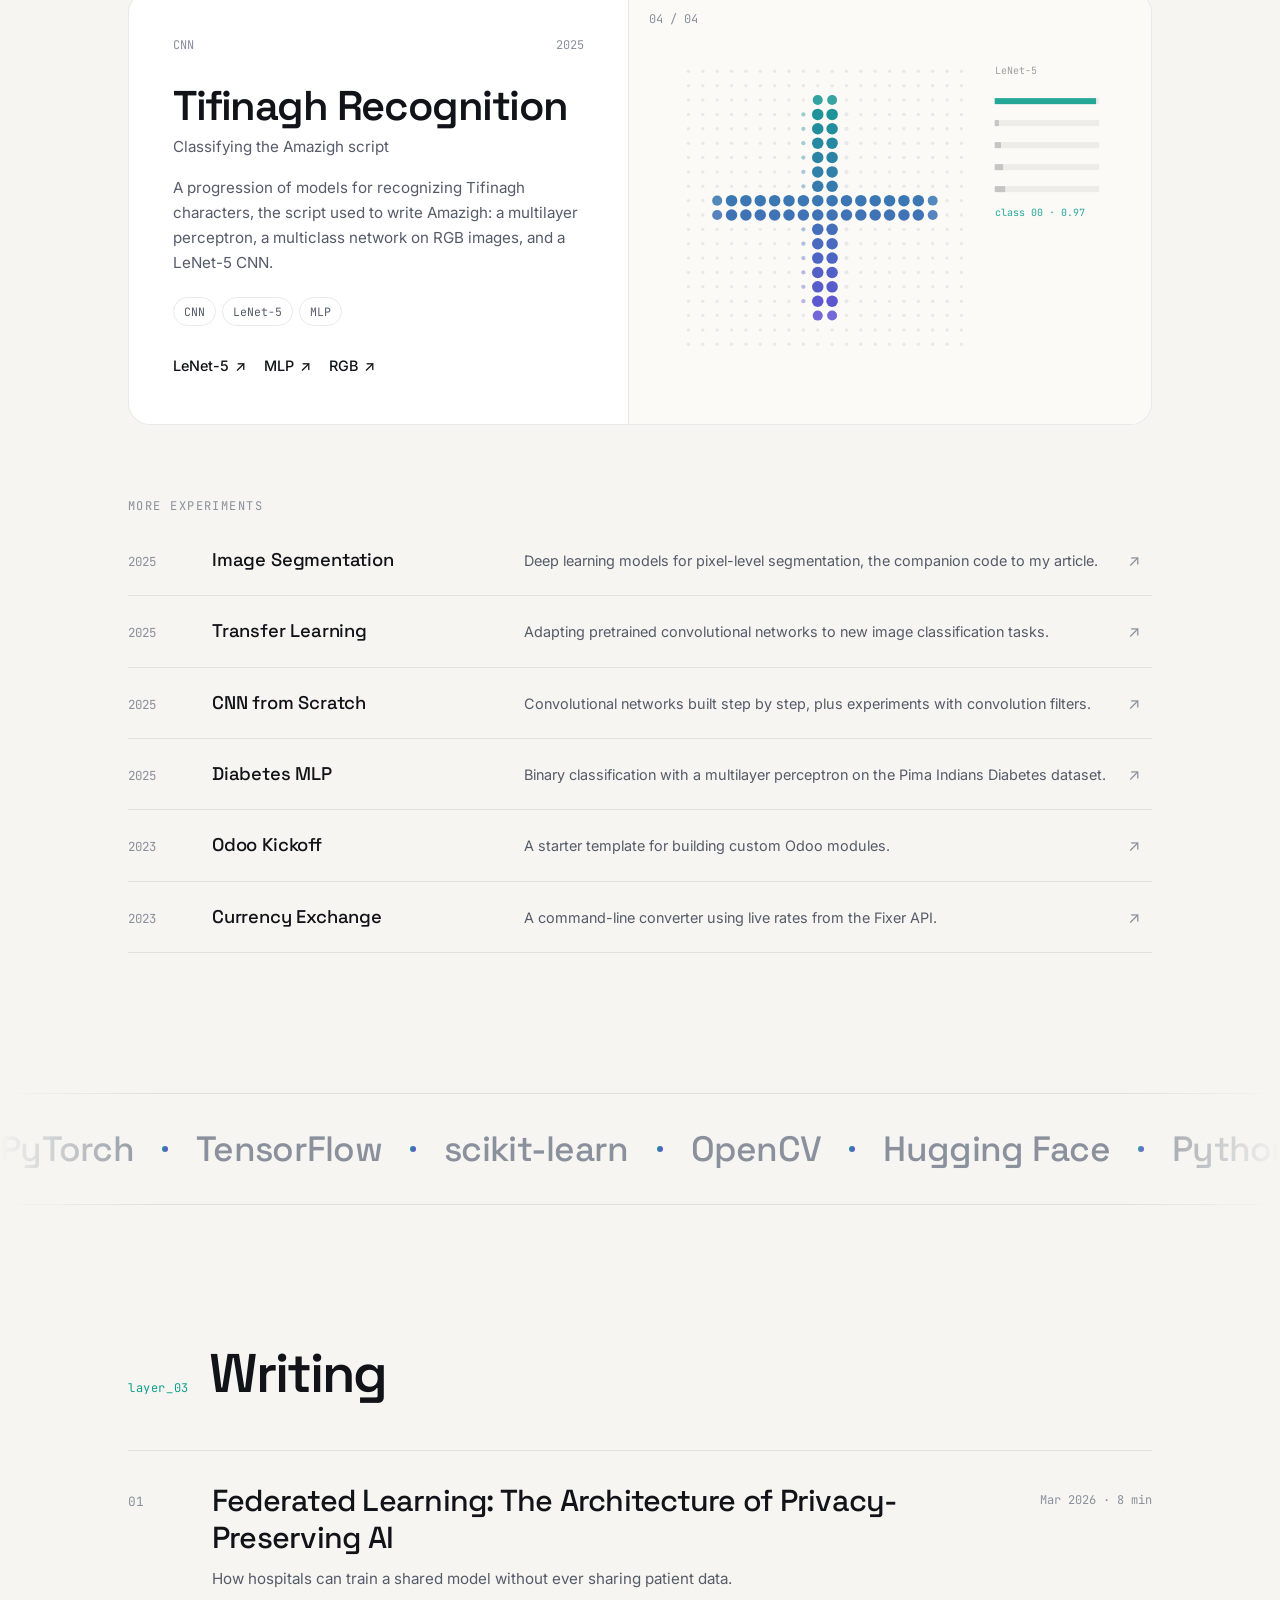
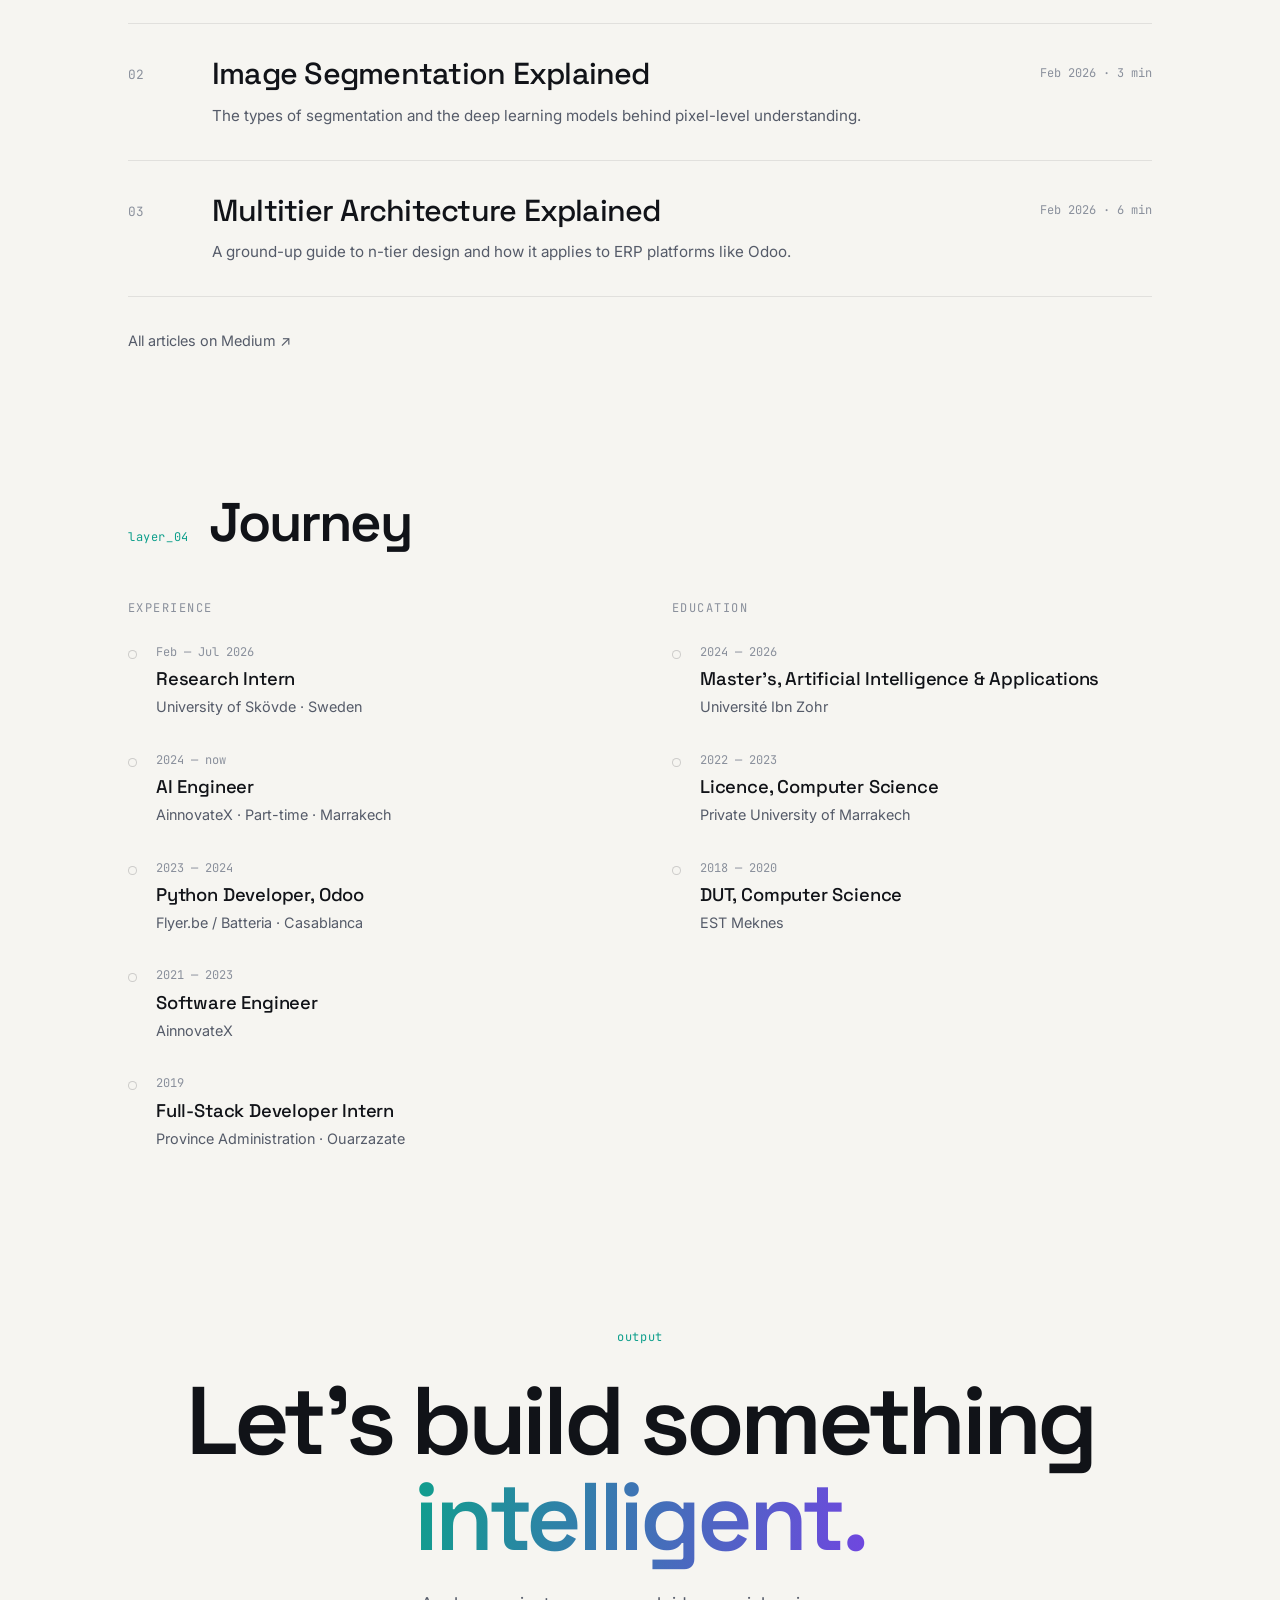
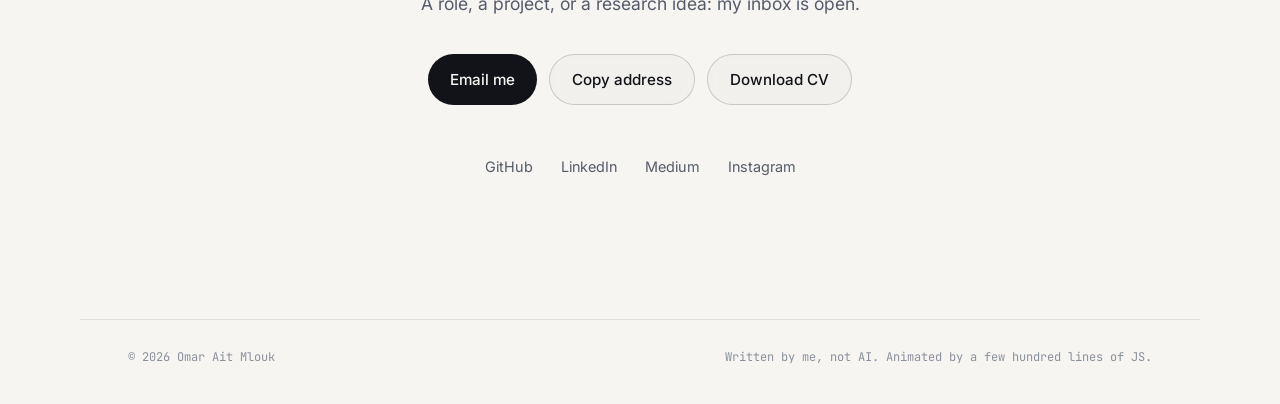
==== commit e5d89d6c: "Add portrait to the hero Co-Authored-By: Claude Opus 5.5 <noreply@anthropic.com>" ====
--- a/index.html
+++ b/index.html
@@ -32,7 +32,7 @@
     <link rel="preconnect" href="https://fonts.googleapis.com">
     <link rel="preconnect" href="https://fonts.gstatic.com" crossorigin>
     <link href="https://fonts.googleapis.com/css2?family=Space+Grotesk:wght@400;500;600;700&family=Inter:wght@400;500&family=JetBrains+Mono:wght@400;500&display=swap" rel="stylesheet">
-    <link rel="stylesheet" href="style.css?v=202611061924">
+    <link rel="stylesheet" href="style.css?v=202611071050">
 </head>
 <body>
     <a class="skip" href="#work">Skip to content</a>
@@ -59,6 +59,7 @@
         <section class="hero" id="top">
             <canvas class="hero-canvas" id="field" aria-hidden="true"></canvas>
             <div class="hero-inner">
+                <div class="hero-text">
                 <p class="hero-kicker reveal"><span class="pulse-dot"></span>Open to roles, freelance &amp; research</p>
                 <h1 class="hero-title">
                     <span class="line"><span class="word">Omar</span></span>
@@ -69,6 +70,13 @@
                     <a href="#work" class="btn btn-solid">See my work</a>
                     <a href="#contact" class="btn btn-ghost">Get in touch</a>
                 </div>
+                </div>
+                <figure class="hero-photo">
+                    <div class="photo-frame">
+                        <img src="photo.jpg" alt="Portrait of Omar Ait Mlouk" width="900" height="900" fetchpriority="high">
+                    </div>
+                    <figcaption class="photo-chip"><span class="pulse-dot"></span>Marrakech, Morocco</figcaption>
+                </figure>
             </div>
             <a href="#intro" class="scroll-hint" aria-label="Scroll down">
                 <span></span>
@@ -170,7 +178,7 @@
         <span>Written by me, not AI. Animated by a few hundred lines of JS.</span>
     </footer>
 
-    <script src="data.js?v=202611061924"></script>
-    <script src="main.js?v=202611061924"></script>
+    <script src="data.js?v=202611071050"></script>
+    <script src="main.js?v=202611071050"></script>
 </body>
 </html>
--- a/style.css
+++ b/style.css
@@ -257,10 +257,83 @@
 .hero-inner {
     position: relative;
     z-index: 1;
+    display: grid;
+    grid-template-columns: minmax(0, 1.45fr) minmax(0, 0.75fr);
+    align-items: center;
+    gap: clamp(32px, 5vw, 72px);
     width: 100%;
     max-width: var(--wrap);
     margin: 0 auto;
     pointer-events: none;
+}
+
+/* Portrait */
+.hero-photo {
+    position: relative;
+    justify-self: end;
+    width: 100%;
+    max-width: 340px;
+    opacity: 0;
+    transform: translateY(24px) scale(0.96);
+    animation: photoIn 1.2s var(--ease-out) 0.35s forwards;
+}
+
+@keyframes photoIn {
+    to { opacity: 1; transform: none; }
+}
+
+.photo-frame {
+    position: relative;
+    padding: 1px;
+    border-radius: 30px;
+    background: linear-gradient(140deg, var(--cyan), transparent 45%, transparent 60%, var(--violet));
+    box-shadow: 0 30px 80px -30px rgba(var(--violet-rgb), 0.45), 0 0 0 8px rgba(var(--ink-rgb), 0.02);
+    animation: float 7s ease-in-out 1.6s infinite;
+}
+
+/* Soft glow behind the portrait */
+.photo-frame::before {
+    content: '';
+    position: absolute;
+    inset: 12% -10% -6%;
+    z-index: -1;
+    border-radius: 50%;
+    background: radial-gradient(closest-side, rgba(var(--cyan-rgb), 0.22), transparent);
+    filter: blur(20px);
+}
+
+.photo-frame img {
+    display: block;
+    width: 100%;
+    height: auto;
+    aspect-ratio: 4 / 5;
+    object-fit: cover;
+    object-position: 50% 28%;
+    border-radius: 29px;
+}
+
+@keyframes float {
+    0%, 100% { transform: translateY(0); }
+    50% { transform: translateY(-10px); }
+}
+
+.photo-chip {
+    position: absolute;
+    left: -18px;
+    bottom: 28px;
+    display: inline-flex;
+    align-items: center;
+    gap: 9px;
+    padding: 8px 14px 8px 12px;
+    font-family: var(--mono);
+    font-size: 0.75rem;
+    color: var(--text);
+    background: rgba(var(--bg-rgb), 0.78);
+    backdrop-filter: blur(10px);
+    -webkit-backdrop-filter: blur(10px);
+    border: 1px solid var(--line-strong);
+    border-radius: 999px;
+    white-space: nowrap;
 }
 
 .hero-inner a { pointer-events: auto; }
@@ -304,7 +377,7 @@
 .hero-title {
     font-family: var(--display);
     font-weight: 600;
-    font-size: clamp(3.4rem, 12vw, 9.5rem);
+    font-size: clamp(3.4rem, 10vw, 8.2rem);
     line-height: 0.92;
     letter-spacing: -0.045em;
     margin: 28px 0 28px;
@@ -957,6 +1030,31 @@
    ========================================================================== */
 
 @media (max-width: 900px) {
+    .hero-inner {
+        grid-template-columns: 1fr;
+        gap: 28px;
+    }
+
+    .hero-photo {
+        order: -1;
+        justify-self: start;
+        max-width: 120px;
+    }
+
+    .photo-frame,
+    .photo-frame img { border-radius: 50%; }
+
+    .photo-frame { overflow: hidden; }
+
+    /* Tighter crop on the face for the small round version */
+    .photo-frame img {
+        aspect-ratio: 1;
+        transform: scale(1.5);
+        transform-origin: 50% 30%;
+    }
+
+    .photo-chip { display: none; }
+
     .paths { grid-template-columns: 1fr; }
 
     .card,
@@ -1001,6 +1099,7 @@
 
     .reveal { opacity: 1; transform: none; }
     .hero-title .word { transform: none; }
+    .hero-photo { opacity: 1; transform: none; }
     .timeline::before { transform: none; }
     .marquee-track { animation: none; flex-wrap: wrap; width: auto; }
 }
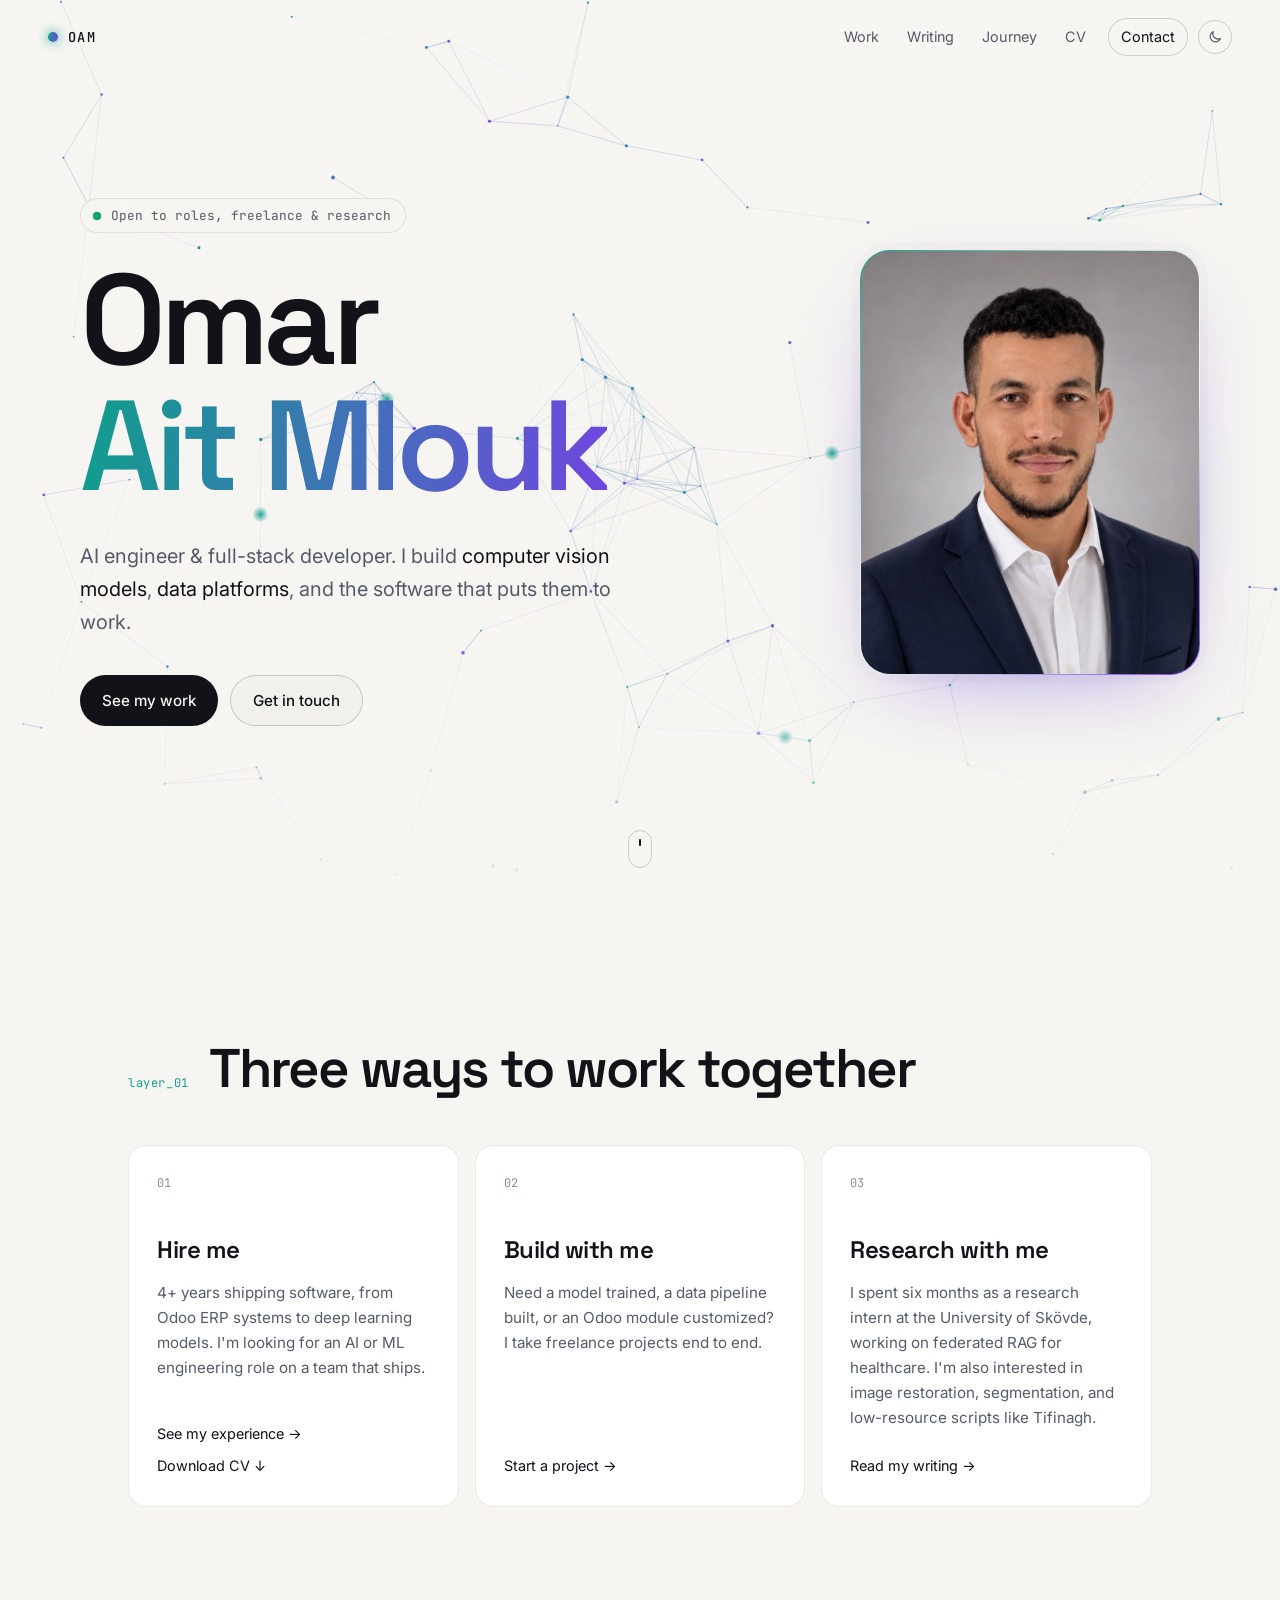
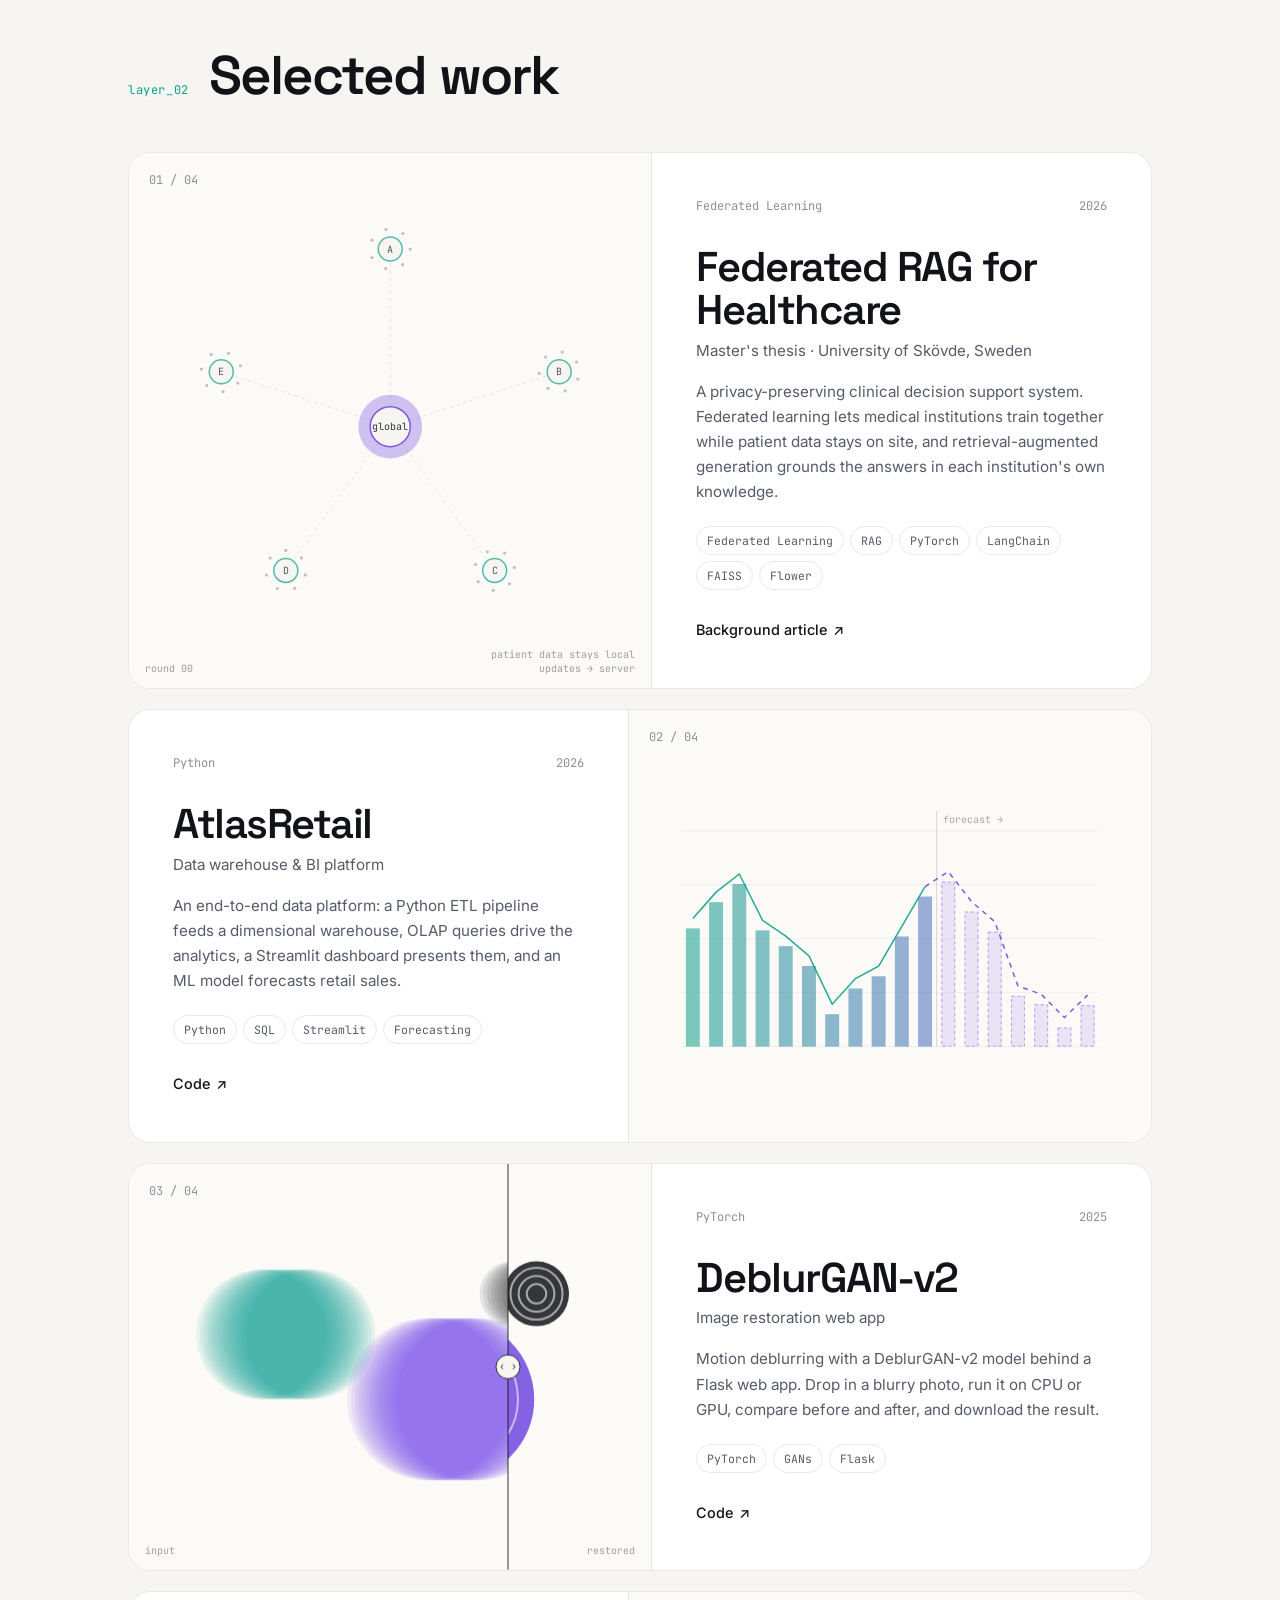
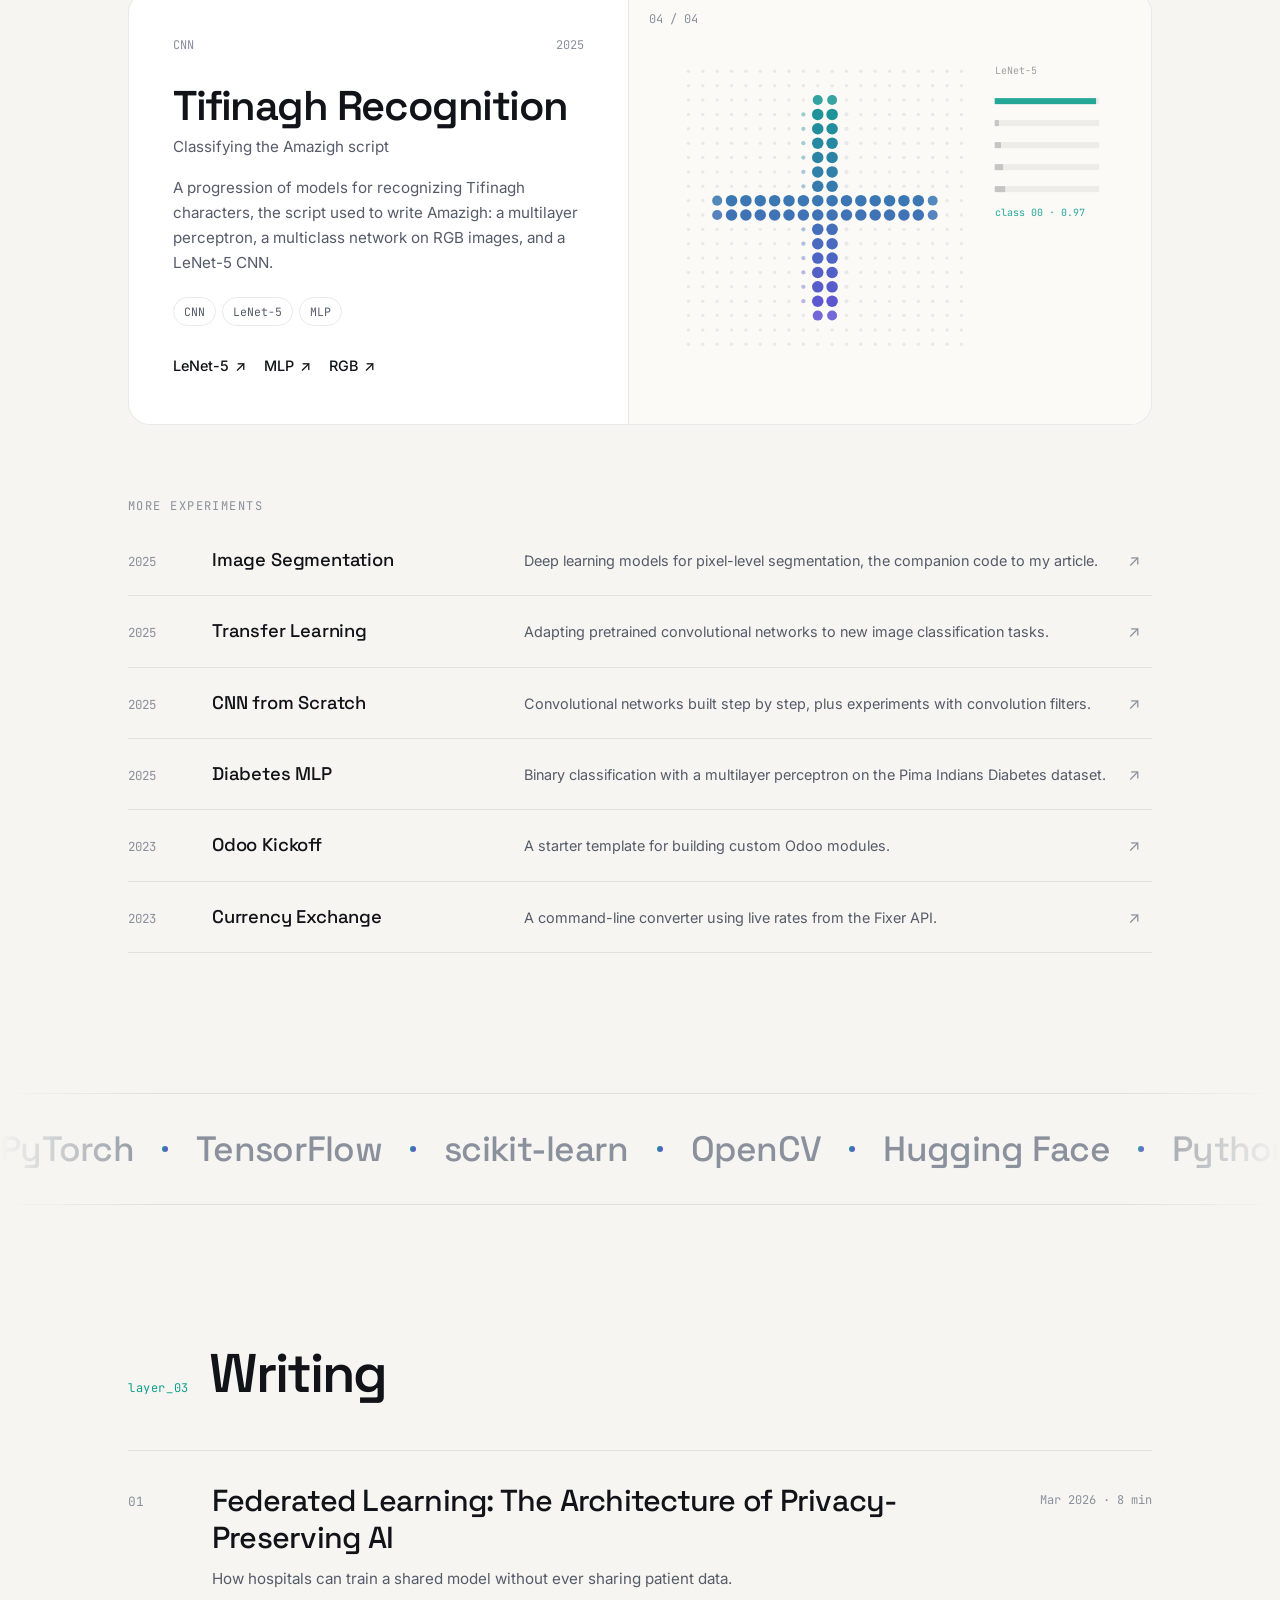
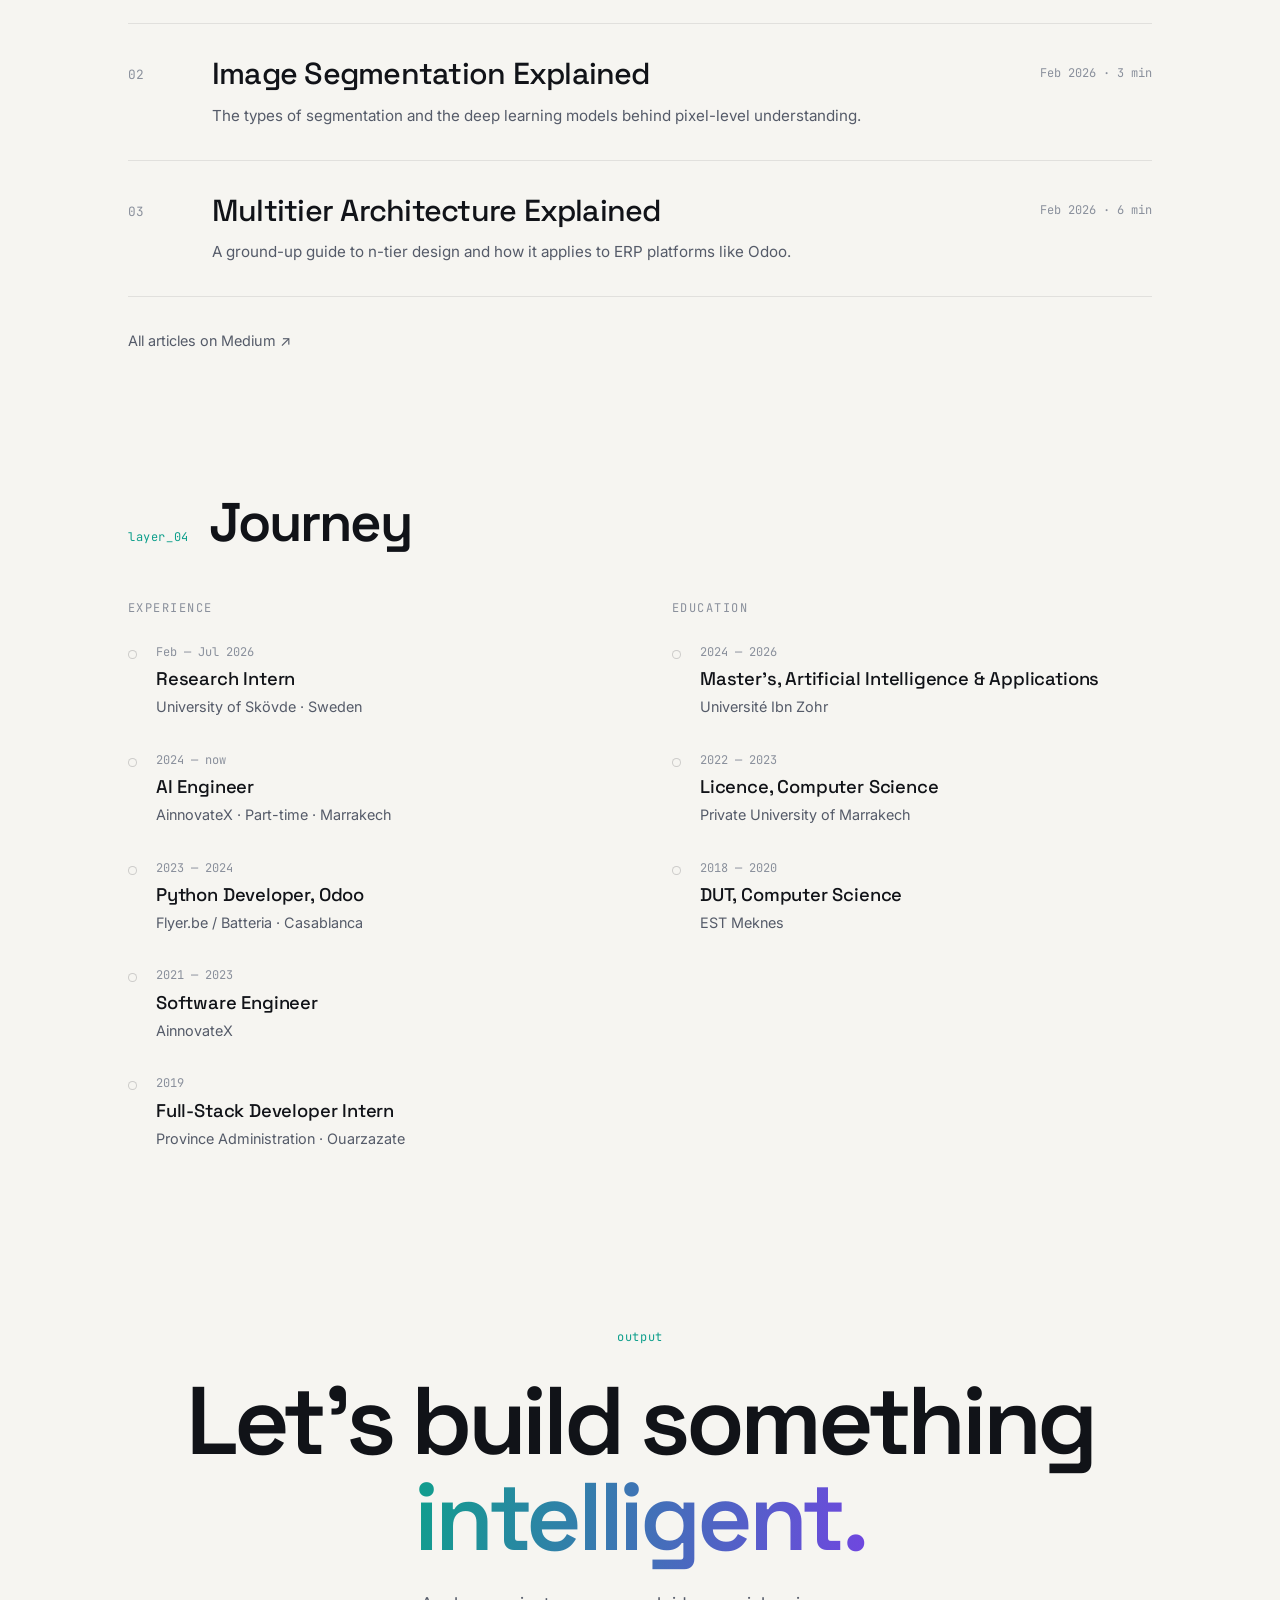
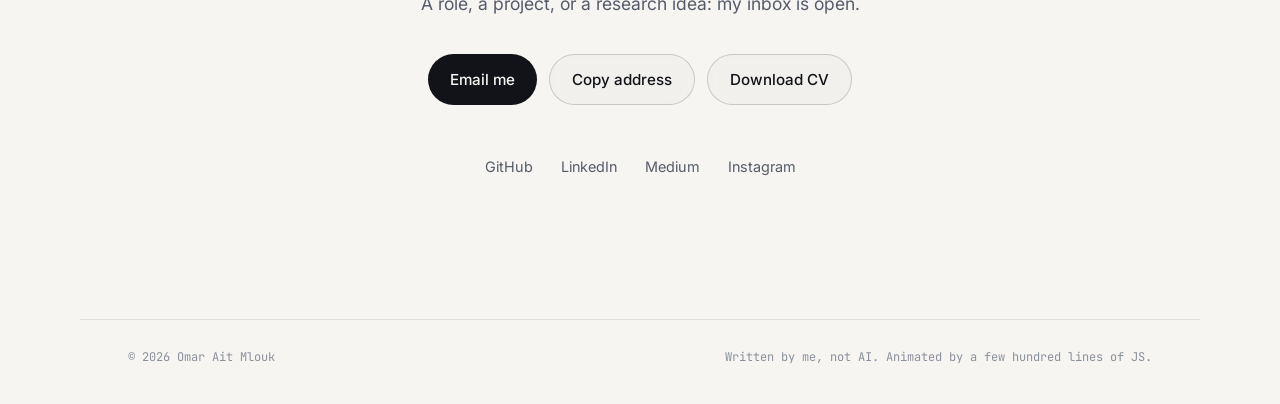
==== commit 62971e07: "Remove location label from portrait Co-Authored-By: Claude Opus 5.5 <noreply@anthropic.com>" ====
--- a/index.html
+++ b/index.html
@@ -32,7 +32,7 @@
     <link rel="preconnect" href="https://fonts.googleapis.com">
     <link rel="preconnect" href="https://fonts.gstatic.com" crossorigin>
     <link href="https://fonts.googleapis.com/css2?family=Space+Grotesk:wght@400;500;600;700&family=Inter:wght@400;500&family=JetBrains+Mono:wght@400;500&display=swap" rel="stylesheet">
-    <link rel="stylesheet" href="style.css?v=202611071050">
+    <link rel="stylesheet" href="style.css?v=202611071053">
 </head>
 <body>
     <a class="skip" href="#work">Skip to content</a>
@@ -75,7 +75,6 @@
                     <div class="photo-frame">
                         <img src="photo.jpg" alt="Portrait of Omar Ait Mlouk" width="900" height="900" fetchpriority="high">
                     </div>
-                    <figcaption class="photo-chip"><span class="pulse-dot"></span>Marrakech, Morocco</figcaption>
                 </figure>
             </div>
             <a href="#intro" class="scroll-hint" aria-label="Scroll down">
@@ -178,7 +177,7 @@
         <span>Written by me, not AI. Animated by a few hundred lines of JS.</span>
     </footer>
 
-    <script src="data.js?v=202611071050"></script>
-    <script src="main.js?v=202611071050"></script>
+    <script src="data.js?v=202611071053"></script>
+    <script src="main.js?v=202611071053"></script>
 </body>
 </html>
--- a/style.css
+++ b/style.css
@@ -317,24 +317,6 @@
     50% { transform: translateY(-10px); }
 }
 
-.photo-chip {
-    position: absolute;
-    left: -18px;
-    bottom: 28px;
-    display: inline-flex;
-    align-items: center;
-    gap: 9px;
-    padding: 8px 14px 8px 12px;
-    font-family: var(--mono);
-    font-size: 0.75rem;
-    color: var(--text);
-    background: rgba(var(--bg-rgb), 0.78);
-    backdrop-filter: blur(10px);
-    -webkit-backdrop-filter: blur(10px);
-    border: 1px solid var(--line-strong);
-    border-radius: 999px;
-    white-space: nowrap;
-}
 
 .hero-inner a { pointer-events: auto; }
 
@@ -1053,7 +1035,6 @@
         transform-origin: 50% 30%;
     }
 
-    .photo-chip { display: none; }
 
     .paths { grid-template-columns: 1fr; }
 
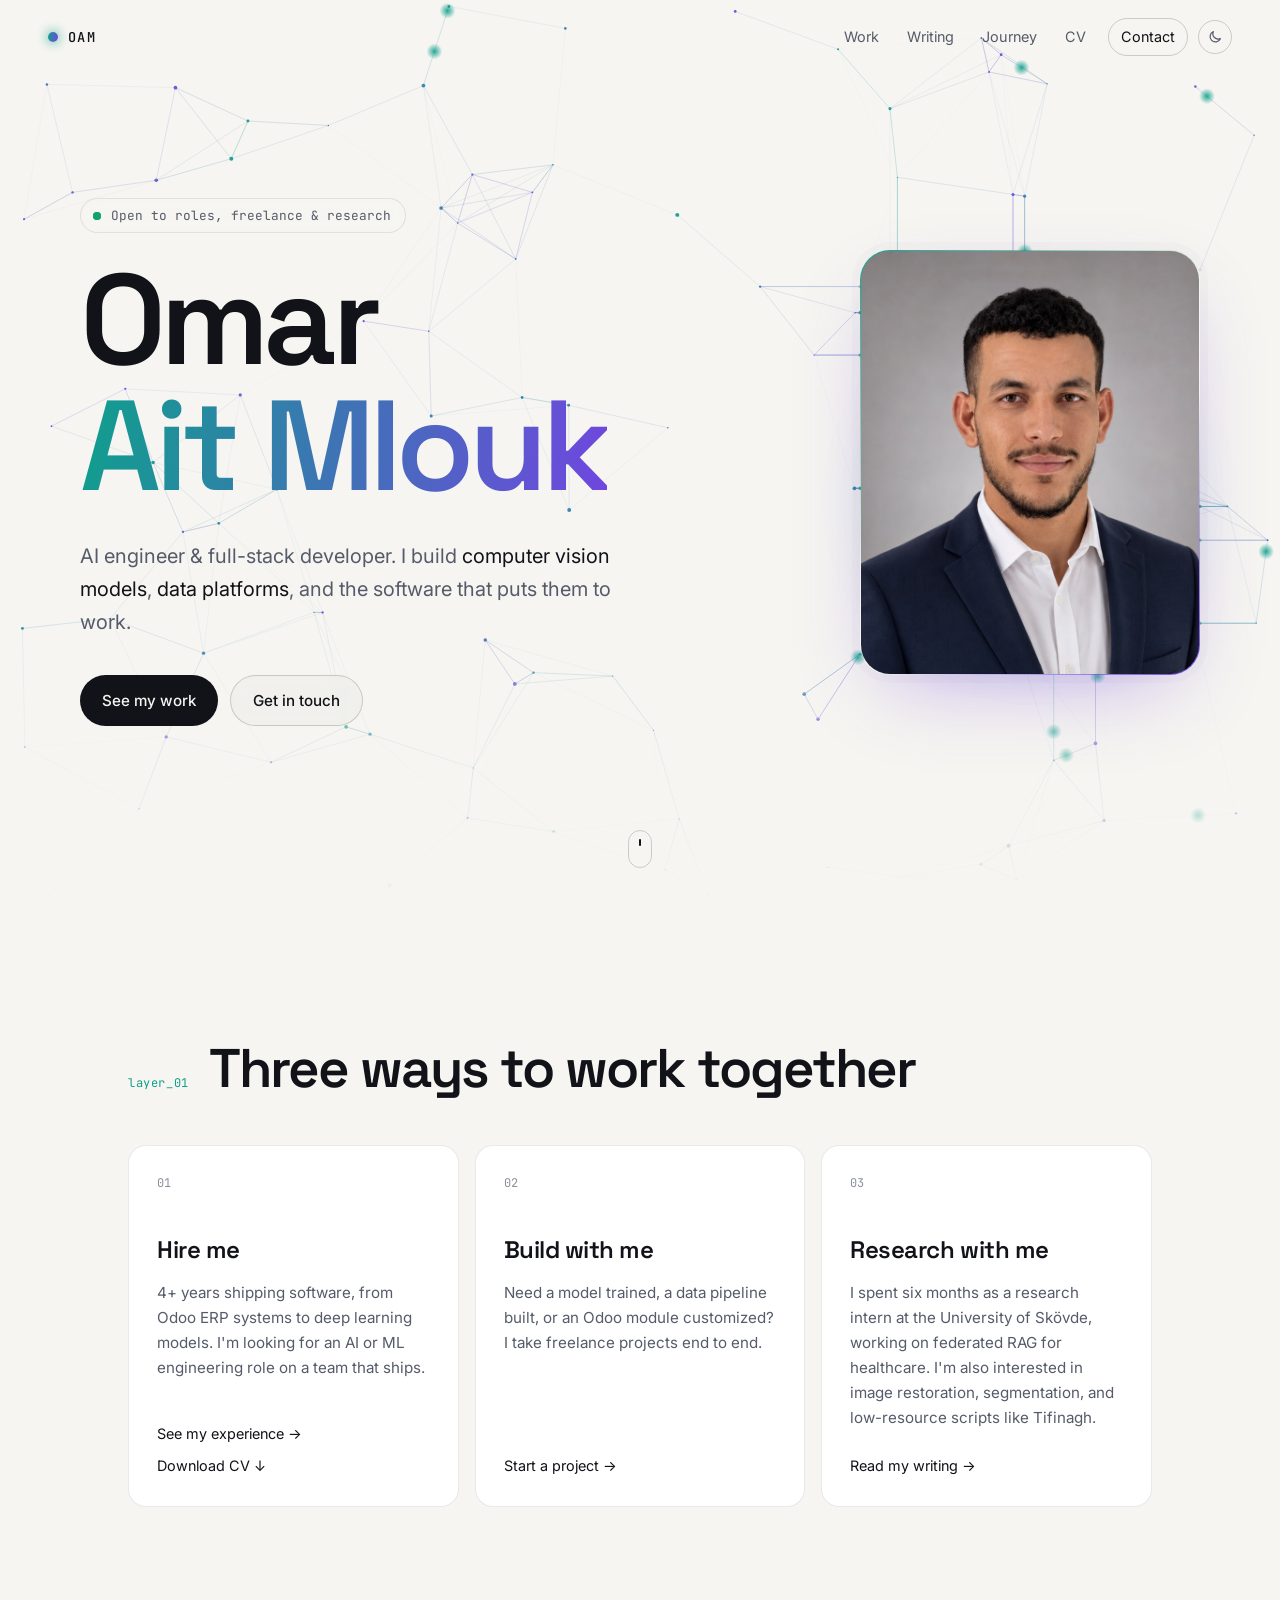
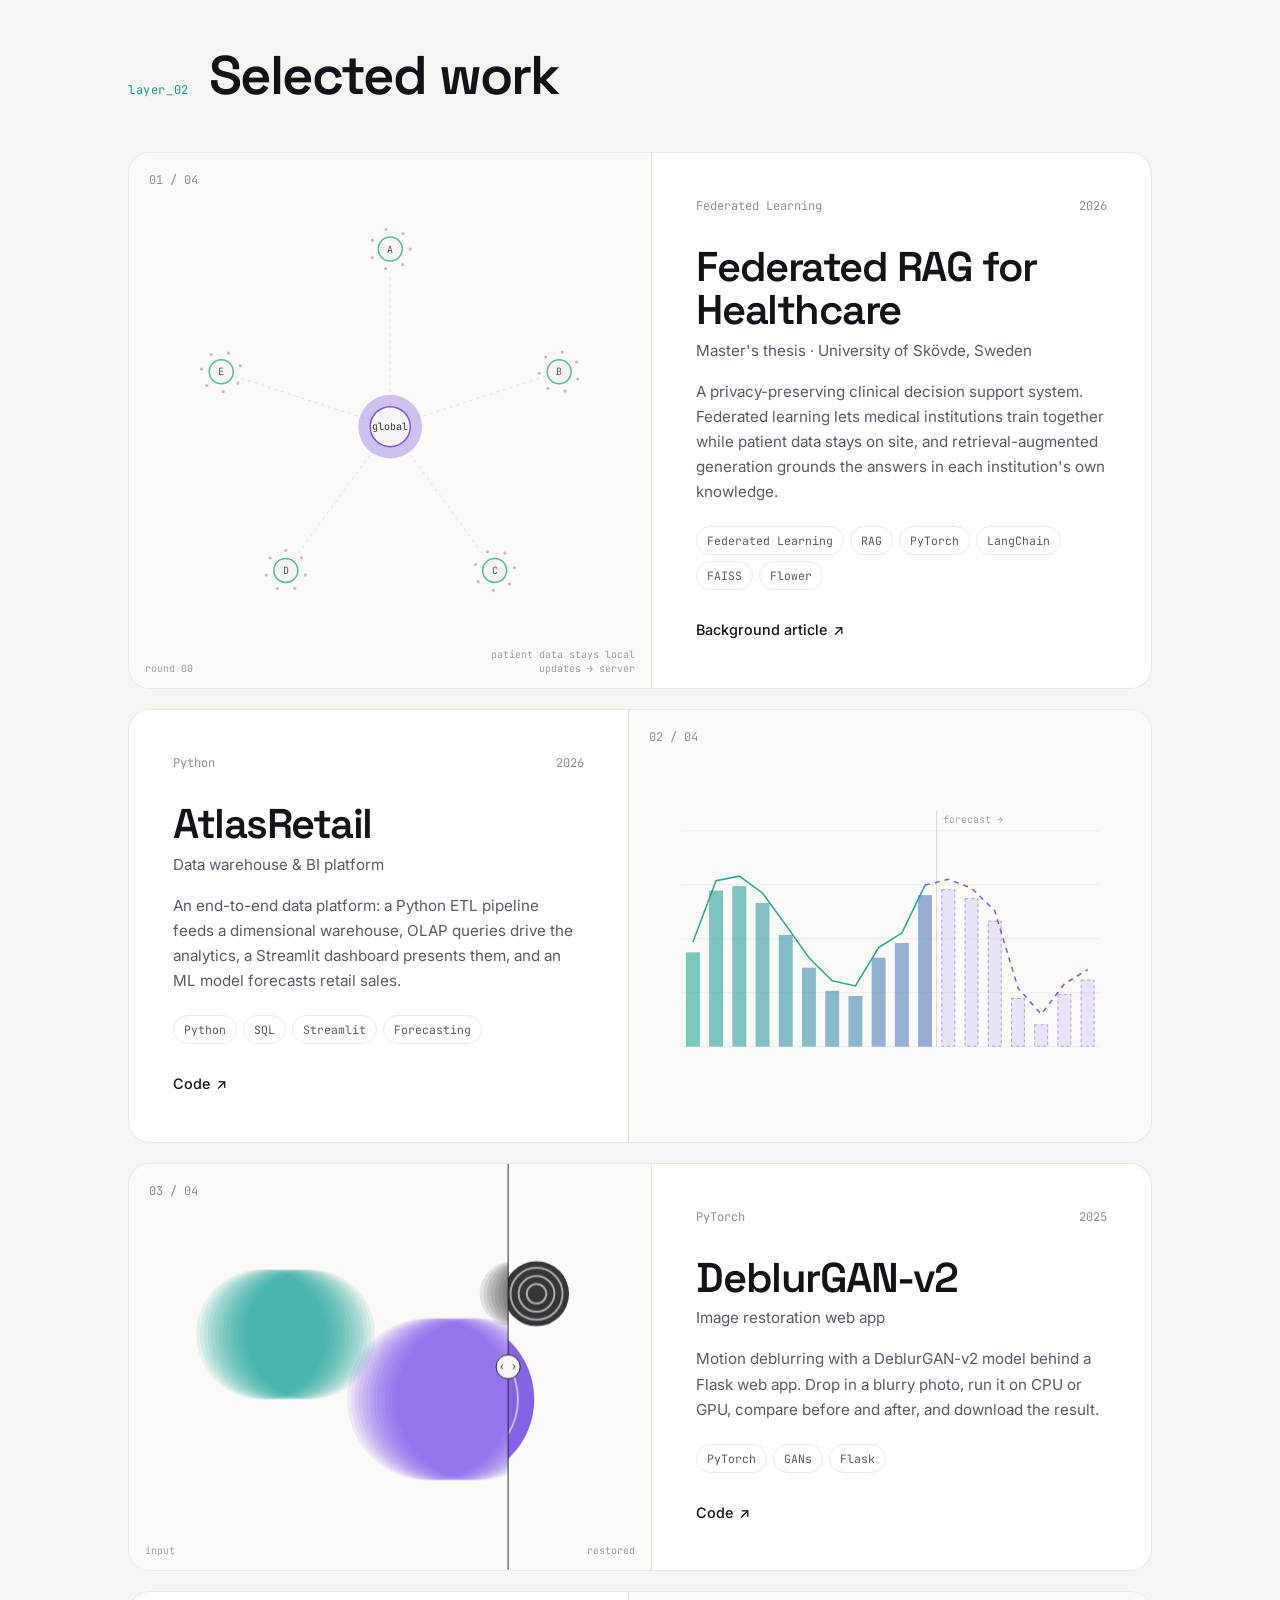
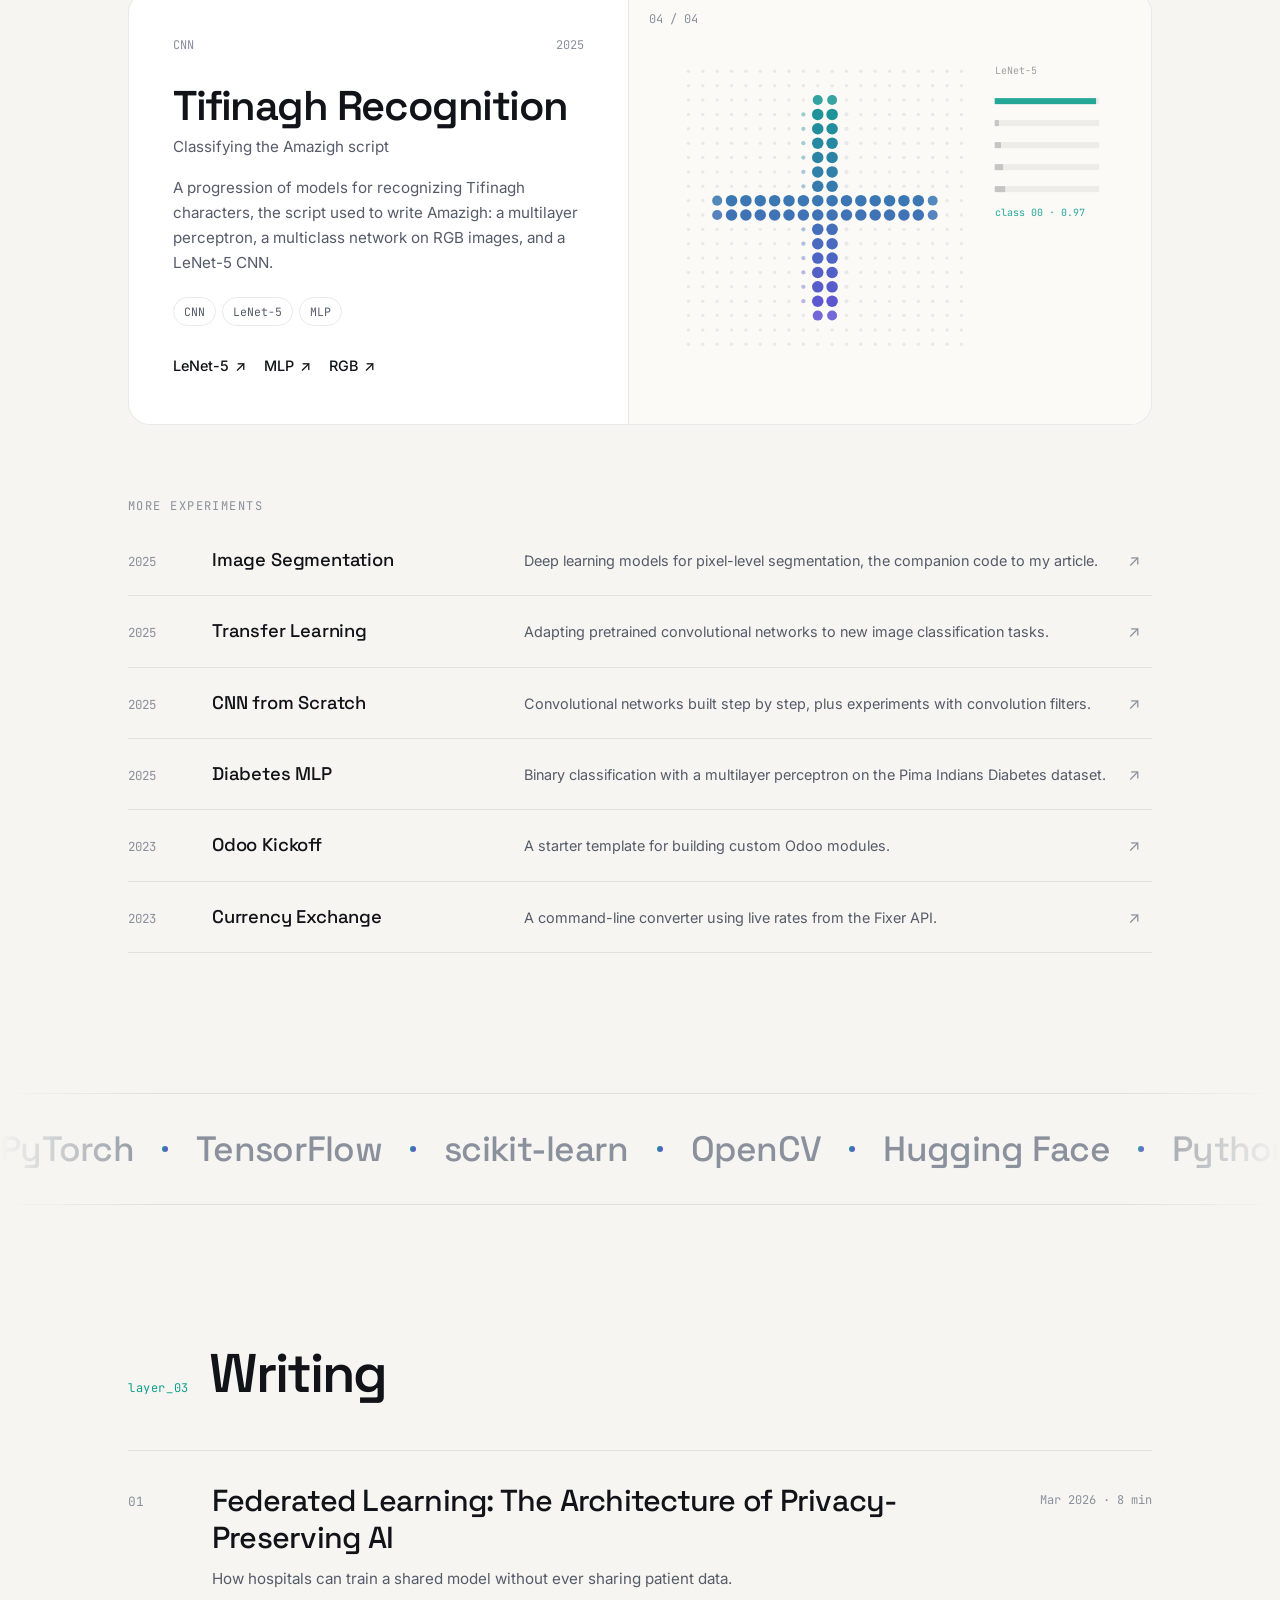
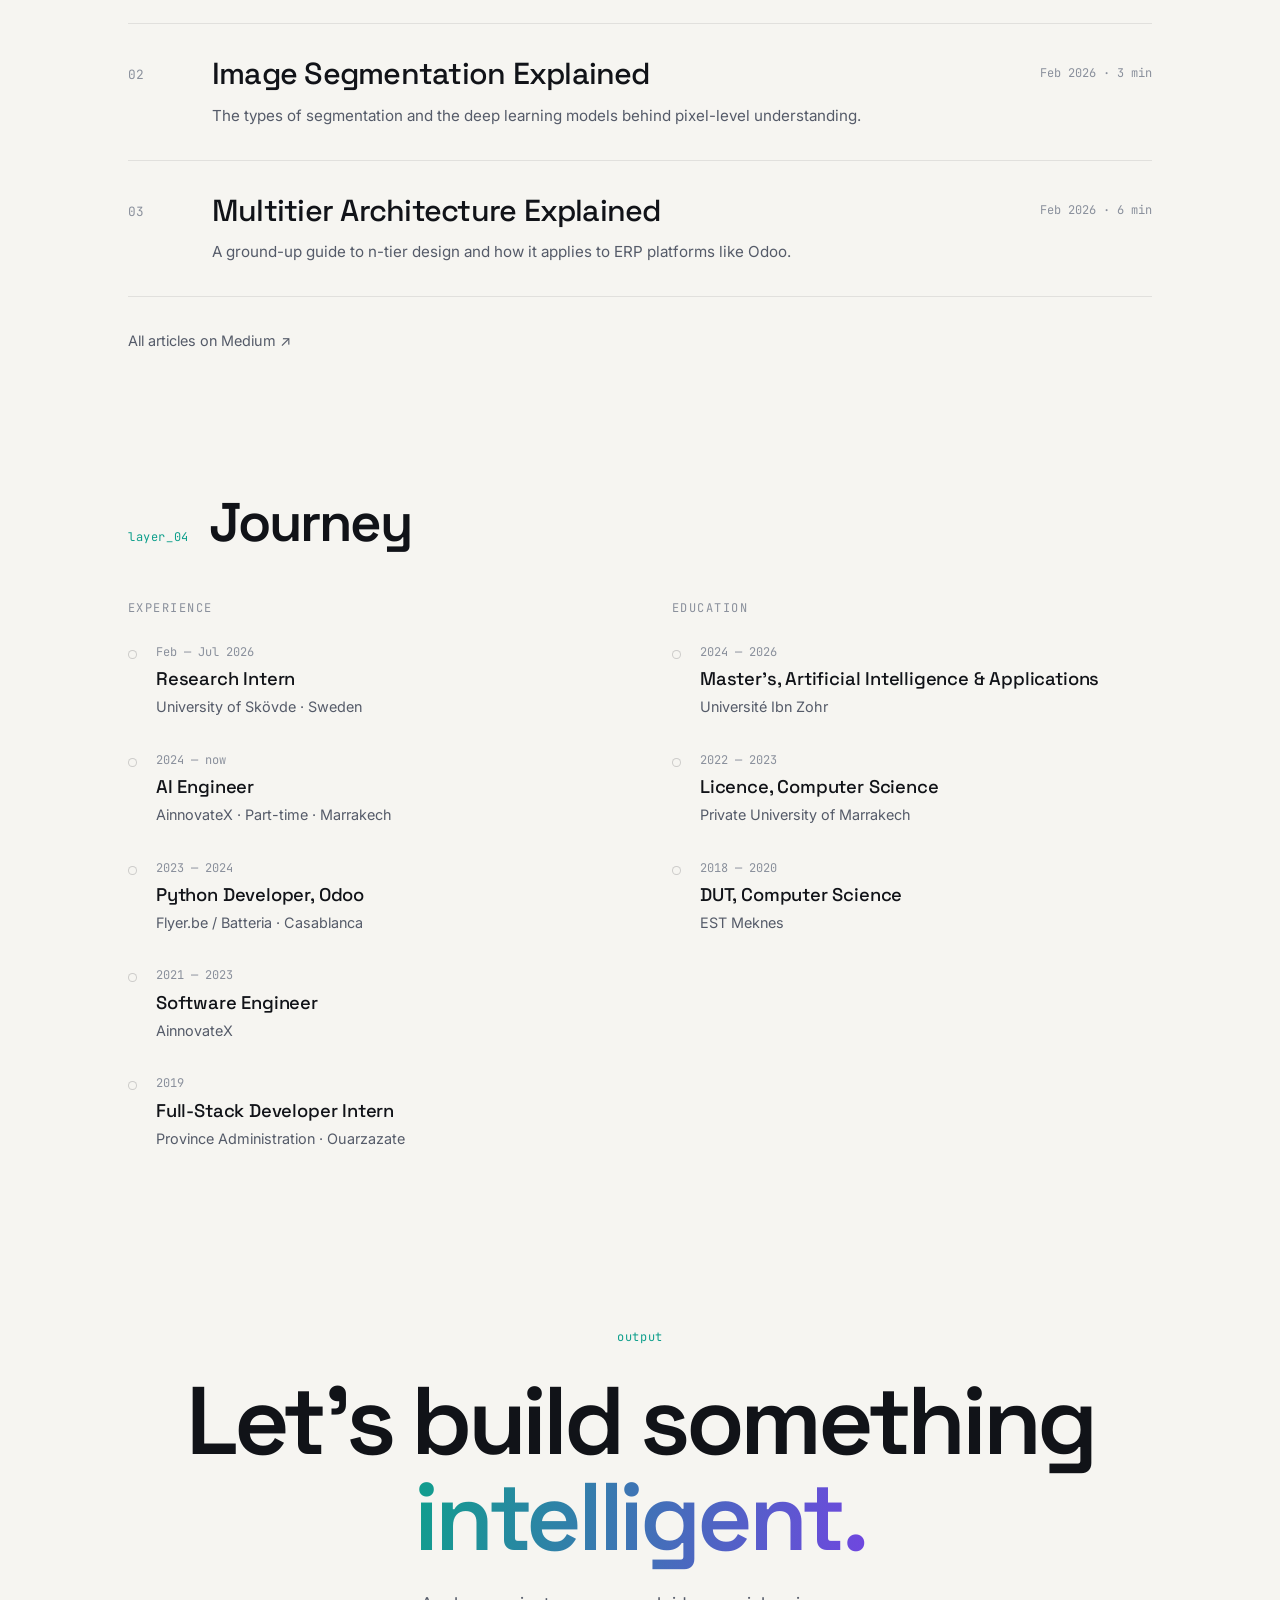
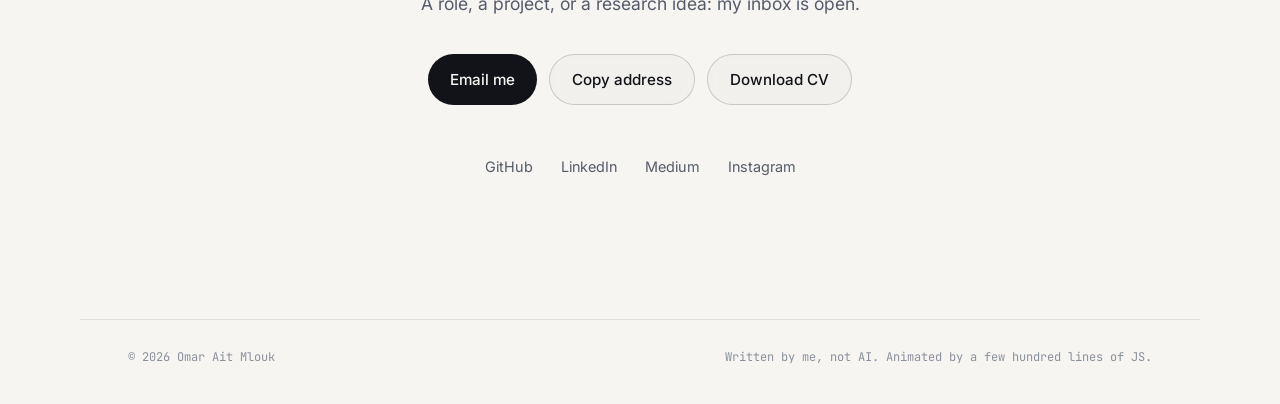
==== commit 65e4396e: "Animate portrait: dot-matrix reveal, network wiring, hover tilt Co-Authored-By: Claude Opus 5.5 <nor" ====
--- a/index.html
+++ b/index.html
@@ -32,7 +32,7 @@
     <link rel="preconnect" href="https://fonts.googleapis.com">
     <link rel="preconnect" href="https://fonts.gstatic.com" crossorigin>
     <link href="https://fonts.googleapis.com/css2?family=Space+Grotesk:wght@400;500;600;700&family=Inter:wght@400;500&family=JetBrains+Mono:wght@400;500&display=swap" rel="stylesheet">
-    <link rel="stylesheet" href="style.css?v=202611071053">
+    <link rel="stylesheet" href="style.css?v=202611071104">
 </head>
 <body>
     <a class="skip" href="#work">Skip to content</a>
@@ -72,8 +72,11 @@
                 </div>
                 </div>
                 <figure class="hero-photo">
-                    <div class="photo-frame">
-                        <img src="photo.jpg" alt="Portrait of Omar Ait Mlouk" width="900" height="900" fetchpriority="high">
+                    <div class="photo-tilt" id="photoTilt">
+                        <div class="photo-frame">
+                            <img src="photo.jpg" alt="Portrait of Omar Ait Mlouk" width="900" height="900" fetchpriority="high">
+                            <canvas class="photo-reveal" id="photoReveal" aria-hidden="true"></canvas>
+                        </div>
                     </div>
                 </figure>
             </div>
@@ -177,7 +180,7 @@
         <span>Written by me, not AI. Animated by a few hundred lines of JS.</span>
     </footer>
 
-    <script src="data.js?v=202611071053"></script>
-    <script src="main.js?v=202611071053"></script>
+    <script src="data.js?v=202611071104"></script>
+    <script src="main.js?v=202611071104"></script>
 </body>
 </html>
--- a/style.css
+++ b/style.css
@@ -282,6 +282,51 @@
     to { opacity: 1; transform: none; }
 }
 
+/* Tilt lives on its own layer so it doesn't fight the float animation */
+.photo-tilt {
+    --rx: 0deg;
+    --ry: 0deg;
+    --sx: 50%;
+    --sy: 30%;
+    pointer-events: auto;
+    transform: perspective(900px) rotateX(var(--rx)) rotateY(var(--ry));
+    transition: transform 0.6s var(--ease-out);
+    will-change: transform;
+}
+
+.photo-tilt.tilting { transition: transform 0.12s linear; }
+
+.photo-frame {
+    overflow: hidden;
+}
+
+/* Light sheen that follows the cursor */
+.photo-frame::after {
+    content: '';
+    position: absolute;
+    inset: 1px;
+    z-index: 2;
+    border-radius: 29px;
+    background: radial-gradient(420px circle at var(--sx) var(--sy), rgba(255, 255, 255, 0.22), transparent 45%);
+    mix-blend-mode: soft-light;
+    opacity: 0;
+    transition: opacity 0.4s;
+    pointer-events: none;
+}
+
+.photo-tilt.tilting .photo-frame::after { opacity: 1; }
+
+/* Dot-matrix layer that resolves into the photo on load */
+.photo-reveal {
+    position: absolute;
+    inset: 1px;
+    z-index: 1;
+    width: calc(100% - 2px);
+    height: calc(100% - 2px);
+    border-radius: 29px;
+    pointer-events: none;
+}
+
 .photo-frame {
     position: relative;
     padding: 1px;
@@ -292,7 +337,7 @@
 }
 
 /* Soft glow behind the portrait */
-.photo-frame::before {
+.hero-photo::before {
     content: '';
     position: absolute;
     inset: 12% -10% -6%;
@@ -1026,8 +1071,6 @@
     .photo-frame,
     .photo-frame img { border-radius: 50%; }
 
-    .photo-frame { overflow: hidden; }
-
     /* Tighter crop on the face for the small round version */
     .photo-frame img {
         aspect-ratio: 1;
@@ -1081,6 +1124,7 @@
     .reveal { opacity: 1; transform: none; }
     .hero-title .word { transform: none; }
     .hero-photo { opacity: 1; transform: none; }
+    .photo-reveal { display: none; }
     .timeline::before { transform: none; }
     .marquee-track { animation: none; flex-wrap: wrap; width: auto; }
 }
